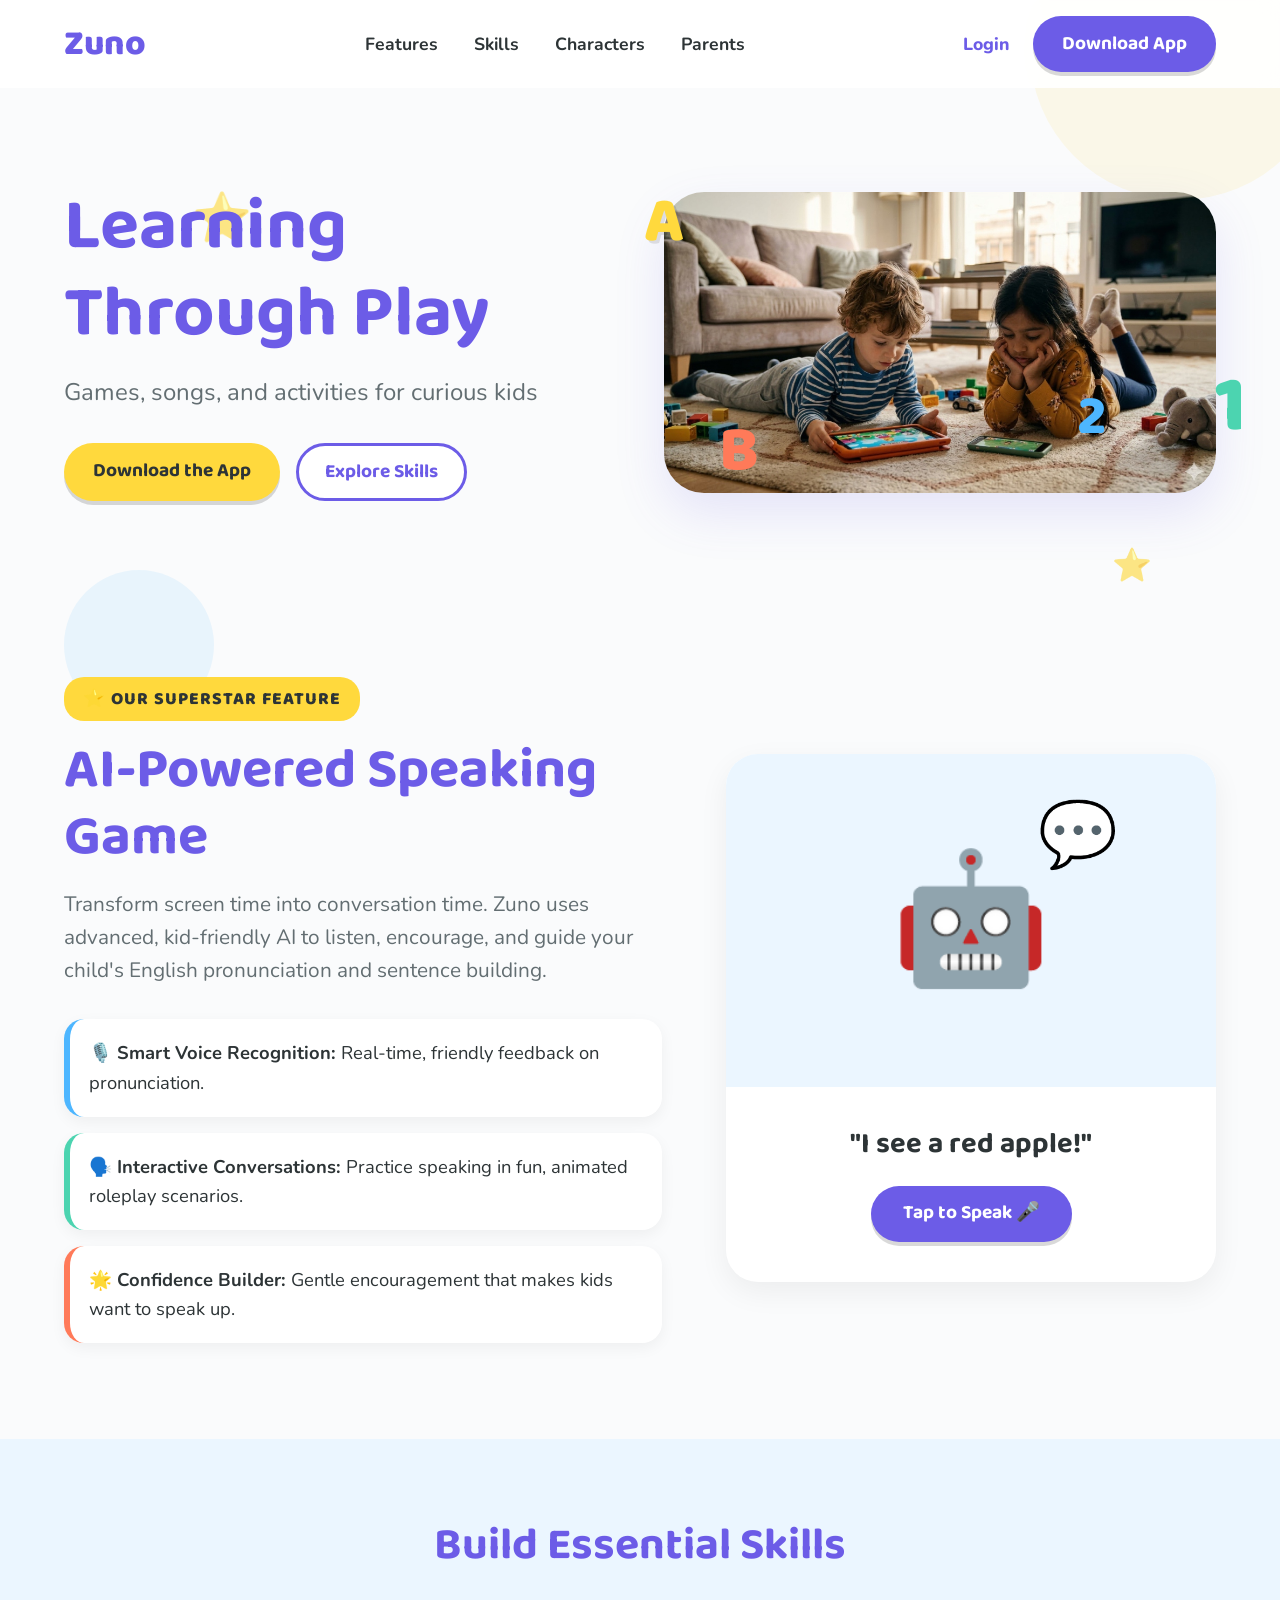
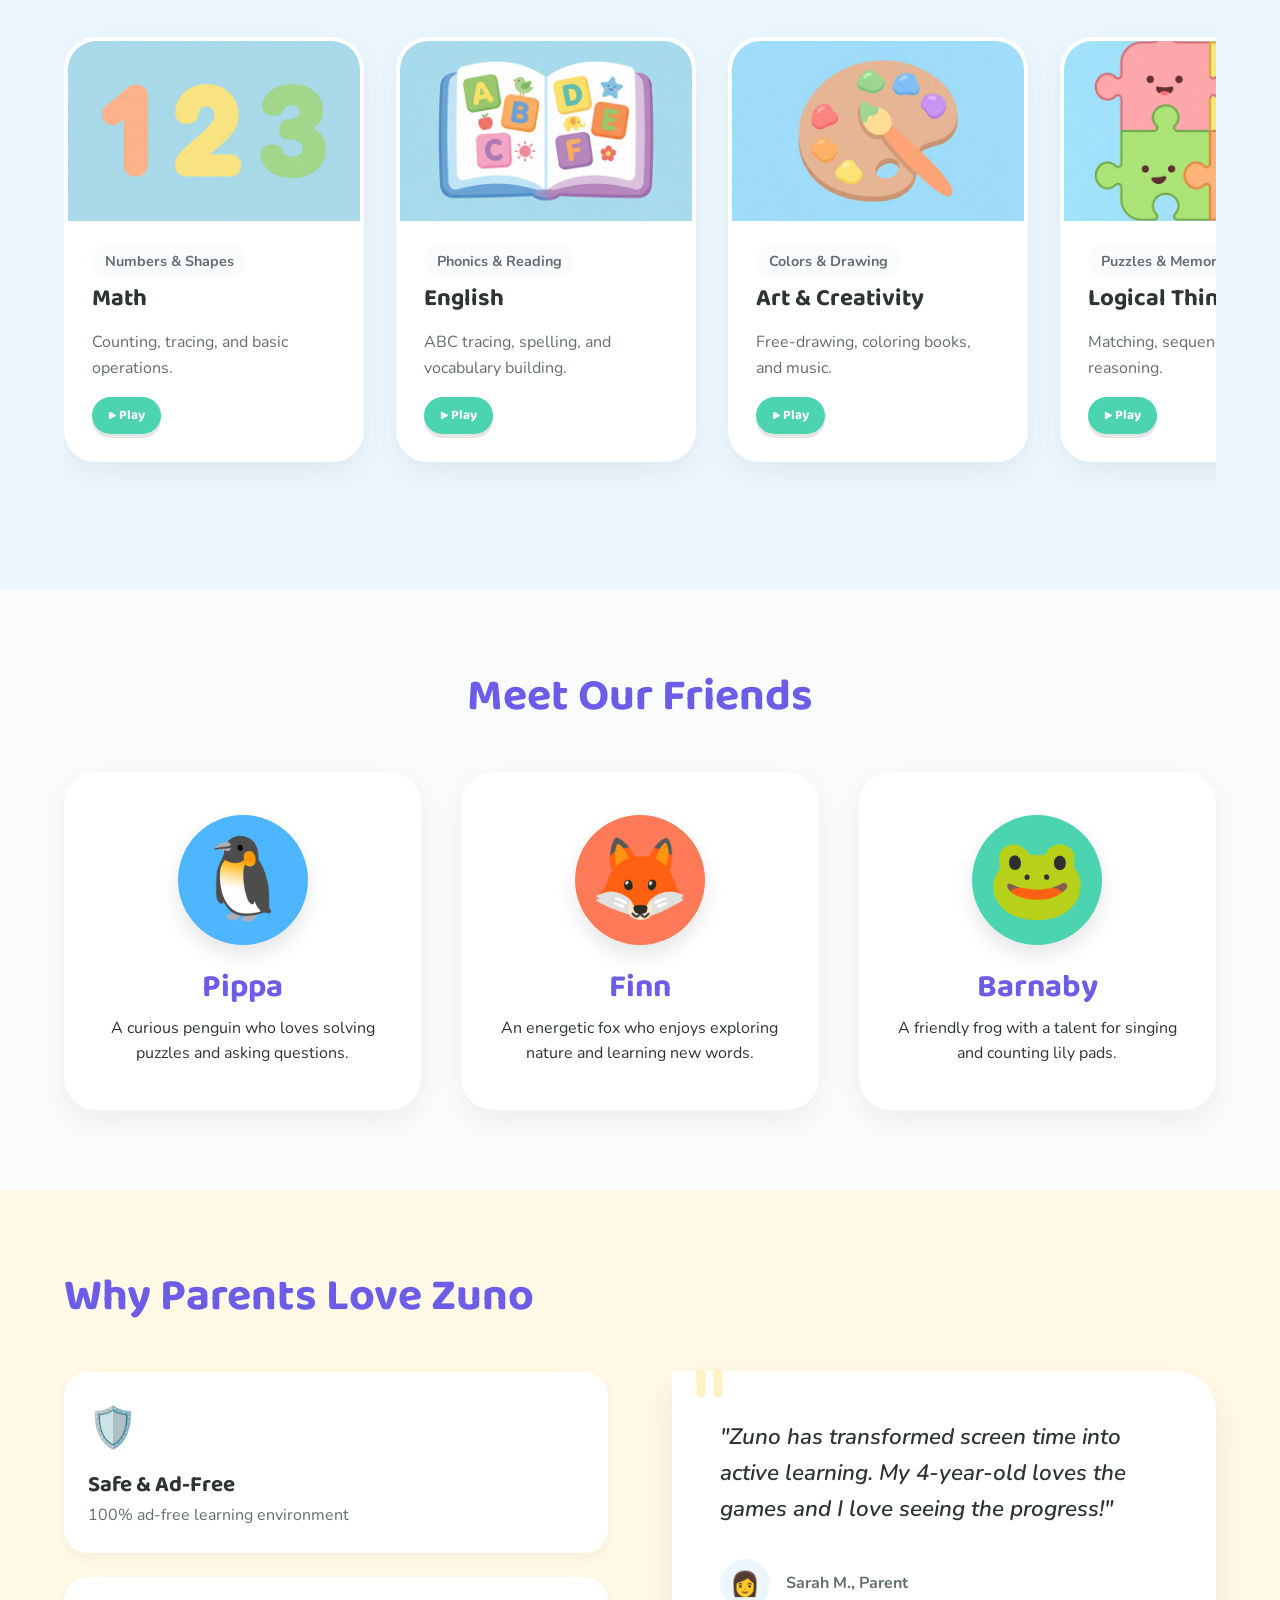
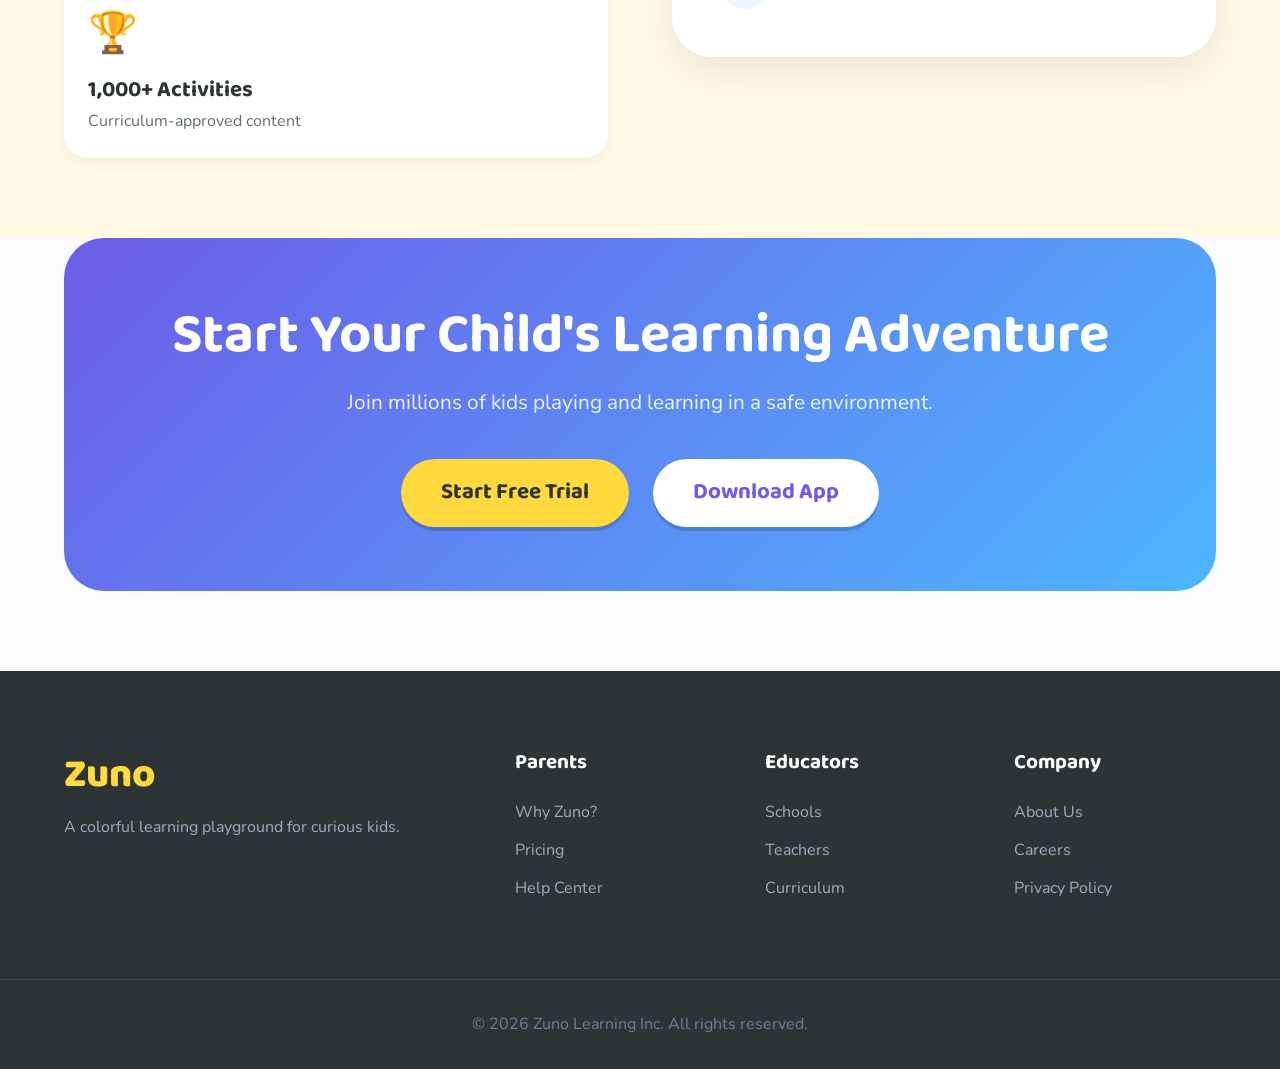
==== index.html @ a6fe1f81 "Redesign website to Lingokids style playground, add AI feature hero, and generate footer subpages" ====
<!DOCTYPE html>
<html lang="en">
<head>
  <meta charset="UTF-8" />
  <meta name="viewport" content="width=device-width, initial-scale=1.0" />
  <title>Zuno | Learning Through Play</title>
  <meta name="description" content="A playful preschool learning website inspired by Lingokids." />
  <link rel="preconnect" href="https://fonts.googleapis.com" />
  <link rel="preconnect" href="https://fonts.gstatic.com" crossorigin />
  <link href="https://fonts.googleapis.com/css2?family=Baloo+2:wght@500;600;700;800&family=Nunito:wght@400;600;700;800&display=swap" rel="stylesheet" />
  <link rel="stylesheet" href="style.css?v=5" />
</head>
<body>
  <!-- Floating Background Elements -->
  <div class="floating-bg">
    <div class="bubble b1"></div>
    <div class="bubble b2"></div>
    <div class="star s1">⭐</div>
    <div class="star s2">⭐</div>
    <div class="cloud c1">☁️</div>
  </div>

  <header class="navbar">
    <div class="container nav-content">
      <a href="#" class="logo">Zuno</a>
      <nav class="nav-links">
        <a href="#features">Features</a>
        <a href="#skills">Skills</a>
        <a href="#characters">Characters</a>
        <a href="#parents">Parents</a>
      </nav>
      </nav>
      <div style="display: flex; align-items: center;">
        <a href="#" class="login-link" onclick="openLoginModal(event)">Login</a>
        <a href="#download" class="btn btn-primary nav-cta">Download App</a>
      </div>
    </div>
  </header>

  <main>
    <!-- 1. HERO SECTION -->
    <section class="hero">
      <div class="container hero-grid">
        <div class="hero-text">
          <h1>Learning Through Play</h1>
          <p>Games, songs, and activities for curious kids</p>
          <div class="hero-buttons">
            <a href="#download" class="btn btn-yellow">Download the App</a>
            <a href="#skills" class="btn btn-outline">Explore Skills</a>
          </div>
        </div>
        <div class="hero-image-container">
          <img src="assets/hero_kids.jpg" alt="Children learning on a tablet together" class="hero-img" />
          <div class="floating-letter l1">A</div>
          <div class="floating-number n1">1</div>
          <div class="floating-letter l2">B</div>
          <div class="floating-number n2">2</div>
        </div>
      </div>
    </section>

    <!-- 2. HERO FEATURE SECTION -->
    <section id="features" class="section">
      <div class="container">
        <div class="feature-showcase">
          <div class="feature-showcase-text">
            <span class="badge-label">⭐ Our Superstar Feature</span>
            <h2 style="text-align: left; margin: 1rem 0; font-size: 3.5rem; color: var(--purple);">AI-Powered Speaking Game</h2>
            <p style="font-size: 1.3rem; margin-bottom: 2rem; color: var(--light-text);">
              Transform screen time into conversation time. Zuno uses advanced, kid-friendly AI to listen, encourage, and guide your child's English pronunciation and sentence building.
            </p>
            <ul class="feature-list">
              <li style="border-left-color: var(--blue);">🎙️ <strong>Smart Voice Recognition:</strong> Real-time, friendly feedback on pronunciation.</li>
              <li style="border-left-color: var(--green);">🗣️ <strong>Interactive Conversations:</strong> Practice speaking in fun, animated roleplay scenarios.</li>
              <li style="border-left-color: var(--orange);">🌟 <strong>Confidence Builder:</strong> Gentle encouragement that makes kids want to speak up.</li>
            </ul>
          </div>
          <div class="feature-showcase-image card">
            <div style="font-size: 8rem; text-align: center; padding: 4rem 0; background: var(--bg-blue); border-radius: 32px 32px 0 0; position: relative; overflow: hidden;">
              <div class="bounce" style="display: inline-block;">🤖</div>
              <div style="position: absolute; top: 30px; right: 20%; font-size: 4rem; animation: float 3s infinite;">💬</div>
            </div>
            <div style="padding: 2.5rem; text-align: center;">
              <h3 style="color: var(--dark-text); font-size: 1.8rem; margin-bottom: 1.5rem;">"I see a red apple!"</h3>
              <div style="display:flex; justify-content:center; gap: 1rem; align-items: center;">
                <span class="btn btn-primary" style="padding: 0.8rem 2rem; border-radius: 50px; font-size: 1.2rem;">Tap to Speak 🎤</span>
              </div>
            </div>
          </div>
        </div>
      </div>
    </section>

    <!-- 3. SKILLS SECTION -->
    <section id="skills" class="activities section bg-light-blue">
      <div class="container">
        <h2 class="section-title">Build Essential Skills</h2>
        <div class="horizontal-scroll">
          <div class="card activity-card">
            <img src="assets/skill_math.png" class="activity-img" alt="Math" />
            <div class="activity-content">
              <span class="age-tag">Numbers & Shapes</span>
              <h3>Math</h3>
              <p style="color: var(--light-text); margin-bottom: 1rem;">Counting, tracing, and basic operations.</p>
              <button class="btn-play">▶ Play</button>
            </div>
          </div>
          <div class="card activity-card">
            <img src="assets/skill_english.png" class="activity-img" alt="Phonics & Reading" />
            <div class="activity-content">
              <span class="age-tag">Phonics & Reading</span>
              <h3>English</h3>
              <p style="color: var(--light-text); margin-bottom: 1rem;">ABC tracing, spelling, and vocabulary building.</p>
              <button class="btn-play">▶ Play</button>
            </div>
          </div>
          <div class="card activity-card">
            <img src="assets/skill_art.png" class="activity-img" alt="Colors & Drawing" />
            <div class="activity-content">
              <span class="age-tag">Colors & Drawing</span>
              <h3>Art & Creativity</h3>
              <p style="color: var(--light-text); margin-bottom: 1rem;">Free-drawing, coloring books, and music.</p>
              <button class="btn-play">▶ Play</button>
            </div>
          </div>
          <div class="card activity-card">
            <img src="assets/skill_logic.png" class="activity-img" alt="Puzzles & Memory" />
            <div class="activity-content">
              <span class="age-tag">Puzzles & Memory</span>
              <h3>Logical Thinking</h3>
              <p style="color: var(--light-text); margin-bottom: 1rem;">Matching, sequencing, and spatial reasoning.</p>
              <button class="btn-play">▶ Play</button>
            </div>
          </div>
          <div class="card activity-card">
            <img src="assets/skill_speaking.png" class="activity-img" alt="AI Voice Assistant" />
            <div class="activity-content">
              <span class="age-tag">AI Voice Assistant</span>
              <h3>English Speaking</h3>
              <p style="color: var(--light-text); margin-bottom: 1rem;">Listen and repeat, confidence building.</p>
              <button class="btn-play">▶ Play</button>
            </div>
          </div>
        </div>
      </div>
    </section>

    <!-- 4. CHARACTER SECTION -->
    <section id="characters" class="characters section">
      <div class="container">
        <h2 class="section-title">Meet Our Friends</h2>
        <div class="character-grid">
          <div class="card character-card">
            <div class="char-image bounce" style="background:var(--blue);">🐧</div>
            <h3>Pippa</h3>
            <p>A curious penguin who loves solving puzzles and asking questions.</p>
          </div>
          <div class="card character-card">
            <div class="char-image bounce-alt" style="background:var(--orange);">🦊</div>
            <h3>Finn</h3>
            <p>An energetic fox who enjoys exploring nature and learning new words.</p>
          </div>
          <div class="card character-card">
            <div class="char-image bounce" style="background:var(--green);">🐸</div>
            <h3>Barnaby</h3>
            <p>A friendly frog with a talent for singing and counting lily pads.</p>
          </div>
        </div>
      </div>
    </section>

    <!-- 5. TRUST SECTION -->
    <section id="parents" class="trust section bg-light-yellow">
      <div class="container">
        <div class="trust-grid">
          <div class="trust-info">
            <h2 class="section-title" style="text-align:left;">Why Parents Love Zuno</h2>
            <div class="trust-badges">
              <div class="badge">
                <span class="icon">🛡️</span>
                <strong>Safe & Ad-Free</strong>
                <p>100% ad-free learning environment</p>
              </div>
              <div class="badge">
                <span class="icon">🏆</span>
                <strong>1,000+ Activities</strong>
                <p>Curriculum-approved content</p>
              </div>
            </div>
          </div>
          <div class="trust-testimonial">
            <div class="card testimonial-card">
              <p>"Zuno has transformed screen time into active learning. My 4-year-old loves the games and I love seeing the progress!"</p>
              <div class="parent-name">
                <div class="avatar">👩</div>
                <span>Sarah M., Parent</span>
              </div>
            </div>
          </div>
        </div>
      </div>
    </section>

    <!-- 6. CALL TO ACTION -->
    <section id="download" class="cta section gradient-bg">
      <div class="container cta-content">
        <h2>Start Your Child's Learning Adventure</h2>
        <p>Join millions of kids playing and learning in a safe environment.</p>
        <div class="cta-buttons">
          <a href="#" class="btn btn-yellow btn-large">Start Free Trial</a>
          <a href="#" class="btn btn-white btn-large">Download App</a>
        </div>
      </div>
    </section>
  </main>

  <!-- 7. FOOTER -->
  <footer class="footer">
    <div class="container footer-grid">
      <div class="footer-brand">
        <a href="#" class="logo">Zuno</a>
        <p>A colorful learning playground for curious kids.</p>
      </div>
      <div>
        <h4>Parents</h4>
        <a href="why-zuno.html">Why Zuno?</a>
        <a href="pricing.html">Pricing</a>
        <a href="help-center.html">Help Center</a>
      </div>
      <div>
        <h4>Educators</h4>
        <a href="schools.html">Schools</a>
        <a href="teachers.html">Teachers</a>
        <a href="curriculum.html">Curriculum</a>
      </div>
      <div>
        <h4>Company</h4>
        <a href="about.html">About Us</a>
        <a href="careers.html">Careers</a>
        <a href="privacy.html">Privacy Policy</a>
      </div>
    </div>
    <div class="footer-bottom">
      <p>&copy; 2026 Zuno Learning Inc. All rights reserved.</p>
    </div>
  </footer>

  <!-- Login Modal -->
  <div id="loginModal" class="modal" aria-hidden="true">
    <div class="modal-content card">
      <span class="close-btn" onclick="closeLoginModal()">&times;</span>
      <h2 style="color: var(--purple); font-size: 2.5rem; margin-bottom: 0.5rem;">Welcome Back!</h2>
      <p style="color: var(--light-text); margin-bottom: 2rem;">Log in to continue your child's learning adventure.</p>
      <form onsubmit="event.preventDefault(); alert('Login Request Sent!'); closeLoginModal();">
        <div class="form-group">
          <label for="email">Email Address</label>
          <input type="email" id="email" required placeholder="parents@zunoapp.com" />
        </div>
        <div class="form-group">
          <label for="password">Password</label>
          <input type="password" id="password" required placeholder="••••••••" />
        </div>
        <button type="submit" class="btn btn-primary" style="width: 100%; margin-top: 1rem; border-radius: 16px;">Log In</button>
      </form>
    </div>
  </div>

  <script>
    const modal = document.getElementById("loginModal");
    function openLoginModal(e) {
      if(e) e.preventDefault();
      modal.classList.add("show");
    }
    function closeLoginModal() {
      modal.classList.remove("show");
    }
    // Close when clicking outside of the modal
    window.onclick = function(event) {
      if (event.target === modal) {
        closeLoginModal();
      }
    }
  </script>
</body>
</html>
---- style.css ----
:root {
  --purple:     #6C5CE7;
  --yellow:     #FFD93D;
  --blue:       #4DB6FF;
  --green:      #4CD4B0;
  --orange:     #FF7A59;
  --dark-text:  #2D3436;
  --light-text: #636E72;
  --bg-color:   #FAFBFC;
  --bg-blue:    #EBF6FF;
  --bg-yellow:  #FFF9E5;
}

* { margin: 0; padding: 0; box-sizing: border-box; }

body {
  font-family: 'Nunito', sans-serif;
  color: var(--dark-text);
  background-color: var(--bg-color);
  overflow-x: hidden;
  line-height: 1.6;
}

h1, h2, h3, h4, .logo {
  font-family: 'Baloo 2', cursive;
  line-height: 1.2;
}

a { text-decoration: none; color: inherit; }

.container { width: min(1200px, 90%); margin: auto; }

.section { padding: 5rem 0; }
.section-title { font-size: 2.8rem; text-align: center; margin-bottom: 3rem; color: var(--purple); }

.bg-light-blue { background-color: var(--bg-blue); }
.bg-light-yellow { background-color: var(--bg-yellow); }

.gradient-bg {
  background: linear-gradient(135deg, var(--purple), var(--blue));
  color: white;
}

/* Animations */
@keyframes float {
  0%, 100% { transform: translateY(0); }
  50% { transform: translateY(-20px); }
}
@keyframes bounce-slow {
  0%, 100% { transform: translateY(0); }
  50% { transform: translateY(-10px); }
}
@keyframes float-letter {
  0%, 100% { transform: translateY(0) rotate(0deg); }
  50% { transform: translateY(-15px) rotate(10deg); }
}

.bounce { animation: bounce-slow 4s ease-in-out infinite; }
.bounce-alt { animation: bounce-slow 4.5s ease-in-out infinite alternate; }

/* Buttons */
.btn {
  display: inline-block;
  padding: 0.8rem 1.8rem;
  border-radius: 50px;
  font-family: 'Baloo 2', cursive;
  font-size: 1.2rem;
  font-weight: 700;
  cursor: pointer;
  transition: transform 0.2s, box-shadow 0.2s;
  border: none;
  box-shadow: 0 4px 0 rgba(0,0,0,0.15);
}
.btn:hover {
  transform: translateY(-4px) scale(1.02);
  box-shadow: 0 8px 12px rgba(0,0,0,0.1);
}
.btn:active {
  transform: translateY(2px);
  box-shadow: 0 0px 0px rgba(0,0,0,0.1);
}

.btn-primary { background: var(--purple); color: white; }
.btn-yellow { background: var(--yellow); color: var(--dark-text); }
.btn-outline { background: white; color: var(--purple); border: 3px solid var(--purple); box-shadow: none; padding: 0.65rem 1.65rem; }
.btn-outline:hover { box-shadow: 0 6px 15px rgba(108, 92, 231, 0.2); }
.btn-white { background: white; color: var(--purple); }
.btn-large { padding: 1rem 2.5rem; font-size: 1.4rem; }

/* Cards & Rounded shapes */
.card {
  background: white;
  border-radius: 32px;
  box-shadow: 0 10px 30px rgba(0,0,0,0.06);
  transition: transform 0.3s cubic-bezier(0.175, 0.885, 0.32, 1.275), box-shadow 0.3s;
}
.card:hover {
  transform: translateY(-10px);
  box-shadow: 0 20px 40px rgba(0,0,0,0.1);
}

/* Navbar */
.navbar {
  background: rgba(255,255,255,0.9);
  backdrop-filter: blur(10px);
  position: sticky;
  top: 0;
  z-index: 100;
  padding: 1rem 0;
}
.nav-content { display: flex; justify-content: space-between; align-items: center; }
.logo { font-size: 2.2rem; color: var(--purple); font-weight: 800; }
.nav-links a { margin: 0 1rem; font-weight: 700; font-size: 1.1rem; color: var(--dark-text); transition: color 0.2s; }
.nav-links a:hover { color: var(--purple); }

/* Hero Section */
.hero {
  position: relative;
  padding: 6rem 0;
  z-index: 10;
}
.hero-grid {
  display: grid;
  grid-template-columns: 1fr 1fr;
  gap: 3rem;
  align-items: center;
}
.hero-text h1 {
  font-size: 4.5rem;
  color: var(--purple);
  margin-bottom: 1rem;
}
.hero-text p {
  font-size: 1.5rem;
  color: var(--light-text);
  margin-bottom: 2rem;
}
.hero-buttons { display: flex; gap: 1rem; flex-wrap: wrap; }

.hero-image-container { position: relative; }
.hero-img {
  width: 100%;
  border-radius: 40px;
  box-shadow: 0 20px 50px rgba(108, 92, 231, 0.15);
  animation: float 6s ease-in-out infinite;
  display: block;
}

/* Floating Elements */
.floating-letter, .floating-number {
  position: absolute;
  font-family: 'Baloo 2', cursive;
  font-weight: 800;
  font-size: 4rem;
  z-index: 2;
  animation: float-letter 4s ease-in-out infinite alternate;
}
.l1 { color: var(--yellow); top: -20px; left: -20px; text-shadow: 3px 3px 0 rgba(0,0,0,0.1); }
.n1 { color: var(--green); top: 50%; right: -30px; font-size: 5rem; animation-delay: 1s; }
.l2 { color: var(--orange); bottom: -10px; left: 10%; animation-delay: 2s; }
.n2 { color: var(--blue); bottom: 10%; right: 20%; font-size: 3.5rem; animation-delay: 1.5s; }

.floating-bg { position: fixed; top: 0; left: 0; width: 100%; height: 100%; pointer-events: none; z-index: -1; }
.bubble { position: absolute; border-radius: 50%; background: var(--blue); opacity: 0.1; }
.b1 { width: 300px; height: 300px; top: -100px; right: -50px; background: var(--yellow); animation: float 8s infinite; }
.b2 { width: 150px; height: 150px; bottom: 20%; left: 5%; animation: float 6s infinite reverse; }
.star, .cloud { position: absolute; font-size: 3rem; opacity: 0.6; }
.s1 { top: 20%; left: 15%; animation: float 5s infinite; }
.s2 { top: 60%; right: 10%; font-size: 2rem; animation: float 4s infinite 2s; }
.c1 { top: 30%; right: 25%; font-size: 4rem; opacity: 0.4; animation: float 7s infinite 1s; }


/* Hero Feature Showcase */
.feature-showcase {
  display: grid;
  grid-template-columns: 1.1fr 0.9fr;
  gap: 4rem;
  align-items: center;
}
.badge-label {
  background: var(--yellow);
  color: var(--dark-text);
  padding: 0.5rem 1.2rem;
  border-radius: 20px;
  font-weight: 800;
  font-size: 1.1rem;
  display: inline-block;
  font-family: 'Baloo 2', cursive;
  text-transform: uppercase;
  letter-spacing: 1px;
}
.feature-list {
  list-style: none;
}
.feature-list li {
  margin-bottom: 1rem;
  padding: 1.2rem;
  background: white;
  border-radius: 20px;
  box-shadow: 0 5px 15px rgba(0,0,0,0.05);
  border-left: 6px solid var(--purple);
  font-size: 1.15rem;
  transition: transform 0.2s;
}
.feature-list li:hover {
  transform: translateX(10px);
}

/* Activities Section */
.horizontal-scroll {
  display: flex;
  gap: 2rem;
  overflow-x: auto;
  padding: 1rem 0 3rem;
  scrollbar-width: none; /* Firefox */
}
.horizontal-scroll::-webkit-scrollbar { display: none; }
.activity-card {
  min-width: 300px;
  flex: 0 0 300px;
  overflow: hidden;
  border: 4px solid white;
}
.activity-card:hover { border-color: var(--yellow); border-radius: 32px; }
.activity-img {
  height: 180px;
  width: 100%;
  object-fit: cover;
  display: block;
  border-radius: 28px 28px 0 0;
}
.activity-content { padding: 1.5rem; position: relative; }
.age-tag {
  background: var(--bg-color);
  color: var(--light-text);
  padding: 0.3rem 0.8rem;
  border-radius: 20px;
  font-weight: 700;
  font-size: 0.9rem;
  display: inline-block;
  margin-bottom: 0.5rem;
}
.activity-card h3 { font-size: 1.5rem; margin-bottom: 1rem; }
.btn-play {
  background: var(--green);
  color: white;
  border: none;
  border-radius: 50px;
  padding: 0.5rem 1rem;
  font-weight: 700;
  font-family: 'Baloo 2', cursive;
  cursor: pointer;
  box-shadow: 0 4px 0 rgba(0,0,0,0.1);
  transition: transform 0.2s;
}
.btn-play:hover { transform: scale(1.05); }

/* Character Section */
.character-grid {
  display: grid;
  grid-template-columns: repeat(auto-fit, minmax(300px, 1fr));
  gap: 2.5rem;
}
.character-card {
  padding: 2.5rem 2rem;
  text-align: center;
  border: 3px solid transparent;
}
.character-card:hover { border-color: var(--purple); }
.char-image {
  width: 130px;
  height: 130px;
  margin: 0 auto 1.5rem;
  border-radius: 50%;
  display: flex;
  align-items: center;
  justify-content: center;
  font-size: 5rem;
  box-shadow: 0 10px 20px rgba(0,0,0,0.1);
}
.character-card h3 { font-size: 2rem; color: var(--purple); margin-bottom: 0.5rem; }

/* Trust Section */
.trust-grid {
  display: grid;
  grid-template-columns: 1fr 1fr;
  gap: 4rem;
  align-items: center;
}
.trust-badges { display: flex; flex-direction: column; gap: 1.5rem; }
.badge {
  display: flex;
  flex-direction: column;
  background: white;
  padding: 1.5rem;
  border-radius: 24px;
  box-shadow: 0 5px 15px rgba(0,0,0,0.05);
}
.badge .icon { font-size: 2.5rem; margin-bottom: 0.5rem; }
.badge strong { font-size: 1.4rem; font-family: 'Baloo 2', cursive; color: var(--dark-text); }
.badge p { color: var(--light-text); }

.testimonial-card {
  padding: 3rem;
  background: white;
  border-radius: 40px;
  border-top-left-radius: 0;
  box-shadow: 0 15px 35px rgba(0,0,0,0.08);
  position: relative;
}
.testimonial-card::before {
  content: '"';
  font-family: 'Baloo 2', cursive;
  font-size: 8rem;
  color: var(--yellow);
  position: absolute;
  top: -20px;
  left: 20px;
  opacity: 0.3;
  line-height: 1;
}
.testimonial-card p { font-size: 1.4rem; font-weight: 600; color: var(--dark-text); font-style: italic; position: relative; z-index: 1; margin-bottom: 2rem;}
.parent-name { display: flex; align-items: center; gap: 1rem; }
.avatar { width: 50px; height: 50px; background: var(--bg-blue); border-radius: 50%; display: flex; align-items: center; justify-content: center; font-size: 1.5rem; }
.parent-name span { font-weight: 700; color: var(--light-text); }

/* CTA Section */
.cta { text-align: center; border-radius: 40px; margin: 0 5% 5rem; padding: 4rem 1rem; }
.cta h2 { font-size: 3.5rem; margin-bottom: 1rem; }
.cta p { font-size: 1.3rem; margin-bottom: 2.5rem; opacity: 0.9; }
.cta-buttons { display: flex; justify-content: center; gap: 1.5rem; flex-wrap: wrap; }

/* Footer */
.footer { background: var(--dark-text); color: white; padding: 5rem 0 2rem; }
.footer-grid {
  display: grid;
  grid-template-columns: 2fr 1fr 1fr 1fr;
  gap: 3rem;
  margin-bottom: 4rem;
}
.footer-brand .logo { color: var(--yellow); font-size: 2.5rem; margin-bottom: 1rem; display: block; }
.footer-brand p { color: #A0AEC0; margin-bottom: 1.5rem; }
.footer h4 { font-size: 1.3rem; margin-bottom: 1.5rem; color: white; }
.footer a { display: block; color: #A0AEC0; margin-bottom: 0.8rem; transition: color 0.2s; }
.footer a:hover { color: var(--yellow); }
.footer-bottom { text-align: center; padding-top: 2rem; border-top: 1px solid rgba(255,255,255,0.1); color: #718096; }

/* Login Form Modal Start */
.login-link {
  font-weight: 800;
  font-size: 1.1rem;
  color: var(--purple);
  margin-right: 1.5rem;
  text-decoration: none;
  transition: color 0.2s;
}
.login-link:hover {
  color: var(--orange);
}
.modal {
  display: flex !important;
  visibility: hidden;
  opacity: 0;
  position: fixed;
  z-index: 1000;
  left: 0;
  top: 0;
  width: 100%;
  height: 100%;
  background-color: rgba(48, 25, 98, 0.6);
  backdrop-filter: blur(5px);
  align-items: center;
  justify-content: center;
  transition: opacity 0.3s, visibility 0.3s;
}
.modal.show {
  visibility: visible;
  opacity: 1;
}
.modal-content {
  background-color: #fefefe;
  padding: 3rem;
  width: min(90%, 420px);
  position: relative;
  text-align: center;
  border: 4px solid var(--purple);
  transform: translateY(20px);
  transition: transform 0.3s;
}
.modal.show .modal-content {
  transform: translateY(0);
}
.close-btn {
  color: #ccc;
  position: absolute;
  top: 15px;
  right: 25px;
  font-size: 32px;
  font-weight: bold;
  cursor: pointer;
  transition: color 0.2s;
  line-height: 1;
}
.close-btn:hover,
.close-btn:focus {
  color: var(--orange);
}
.form-group {
  text-align: left;
  margin-bottom: 1.5rem;
}
.form-group label {
  display: block;
  font-weight: 700;
  color: var(--dark-text);
  margin-bottom: 0.5rem;
  font-size: 1.1rem;
}
.form-group input {
  width: 100%;
  padding: 0.9rem 1rem;
  border: 2px solid #e2e8f0;
  border-radius: 16px;
  font-size: 1.1rem;
  font-family: 'Nunito', sans-serif;
  color: var(--dark-text);
  transition: border-color 0.2s;
}
.form-group input:focus {
  outline: none;
  border-color: var(--purple);
}

/* Responsive Start */
@media (max-width: 992px) {
  .hero-grid, .trust-grid { grid-template-columns: 1fr; text-align: center; }
  .hero-buttons { justify-content: center; }
  .floating-letter, .floating-number { display: none; }
  .hero-text h1 { font-size: 3.5rem; }
  .footer-grid { grid-template-columns: 1fr 1fr; }
}

@media (max-width: 768px) {
  .nav-links { display: none; }
  .section { padding: 3rem 0; }
  .section-title, .cta h2 { font-size: 2.2rem; }
  .hero-text h1 { font-size: 2.8rem; }
  .footer-grid { grid-template-columns: 1fr; text-align: center; }
}
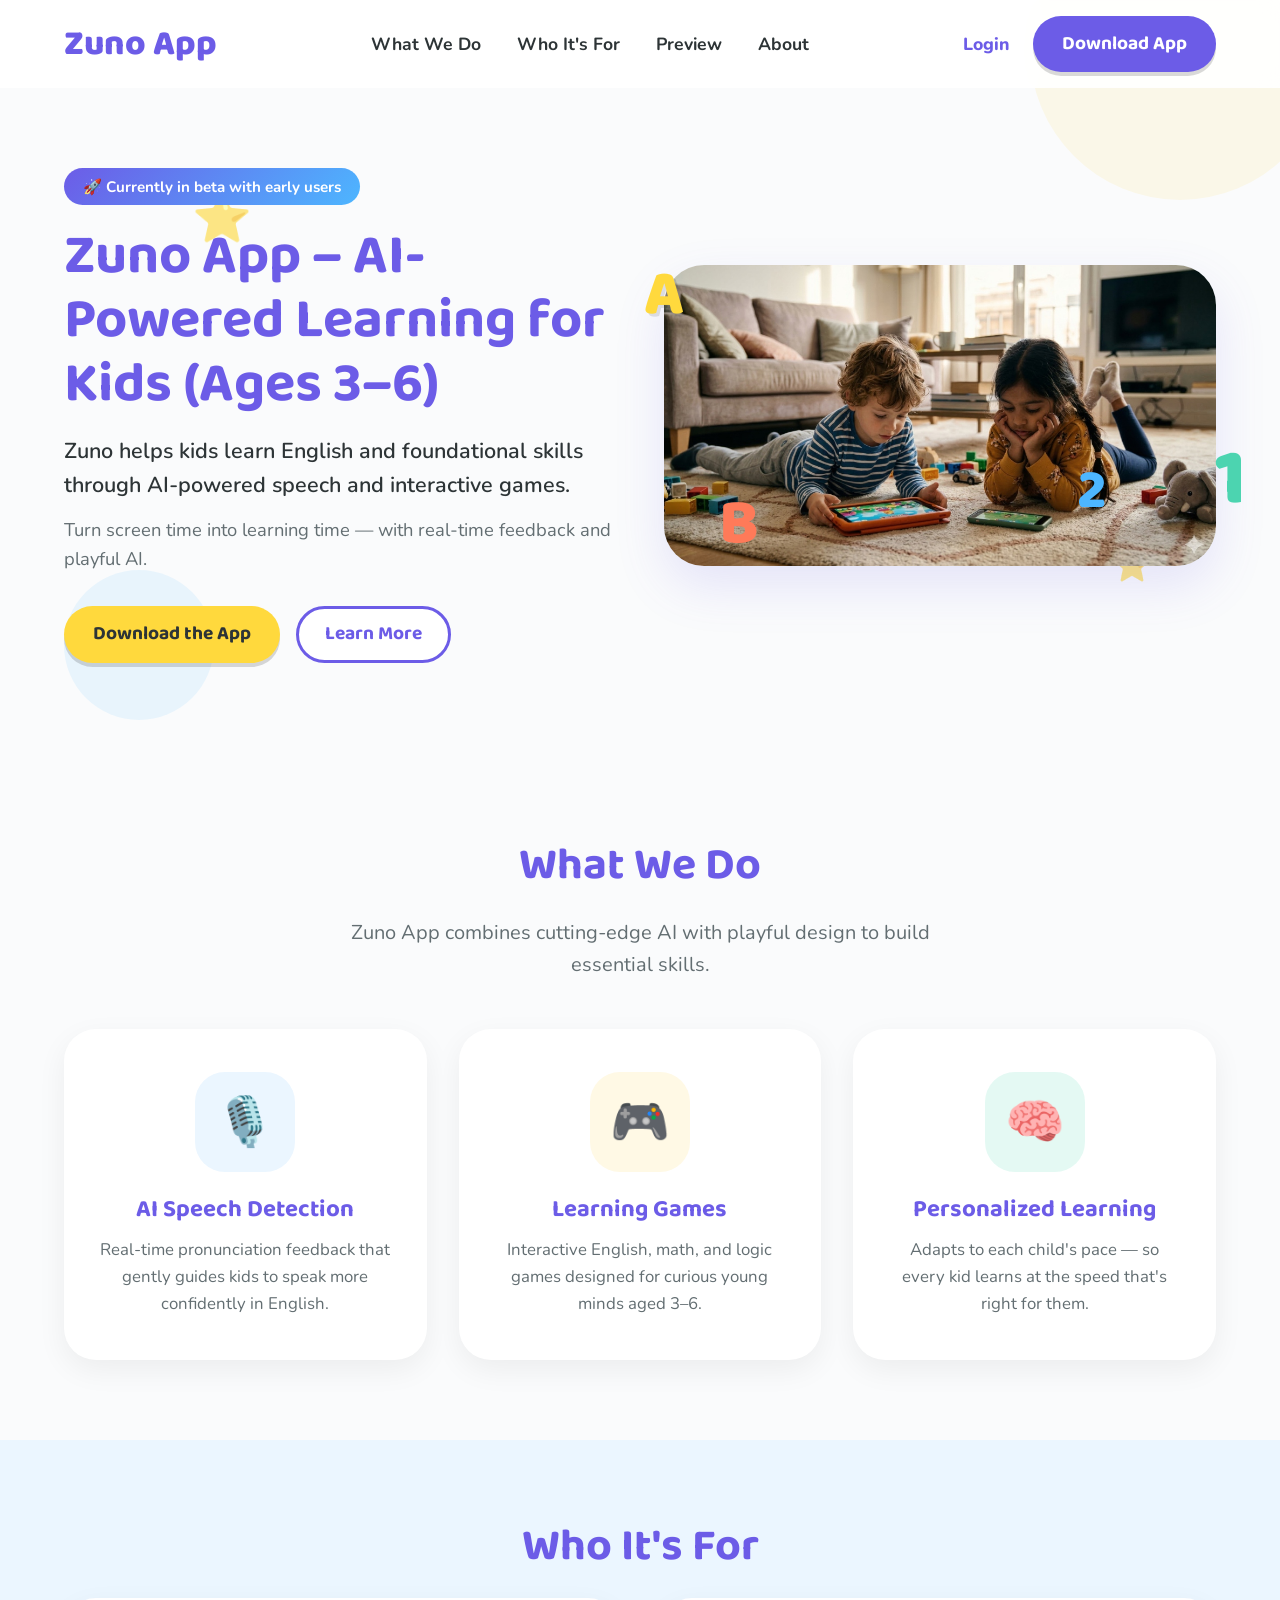
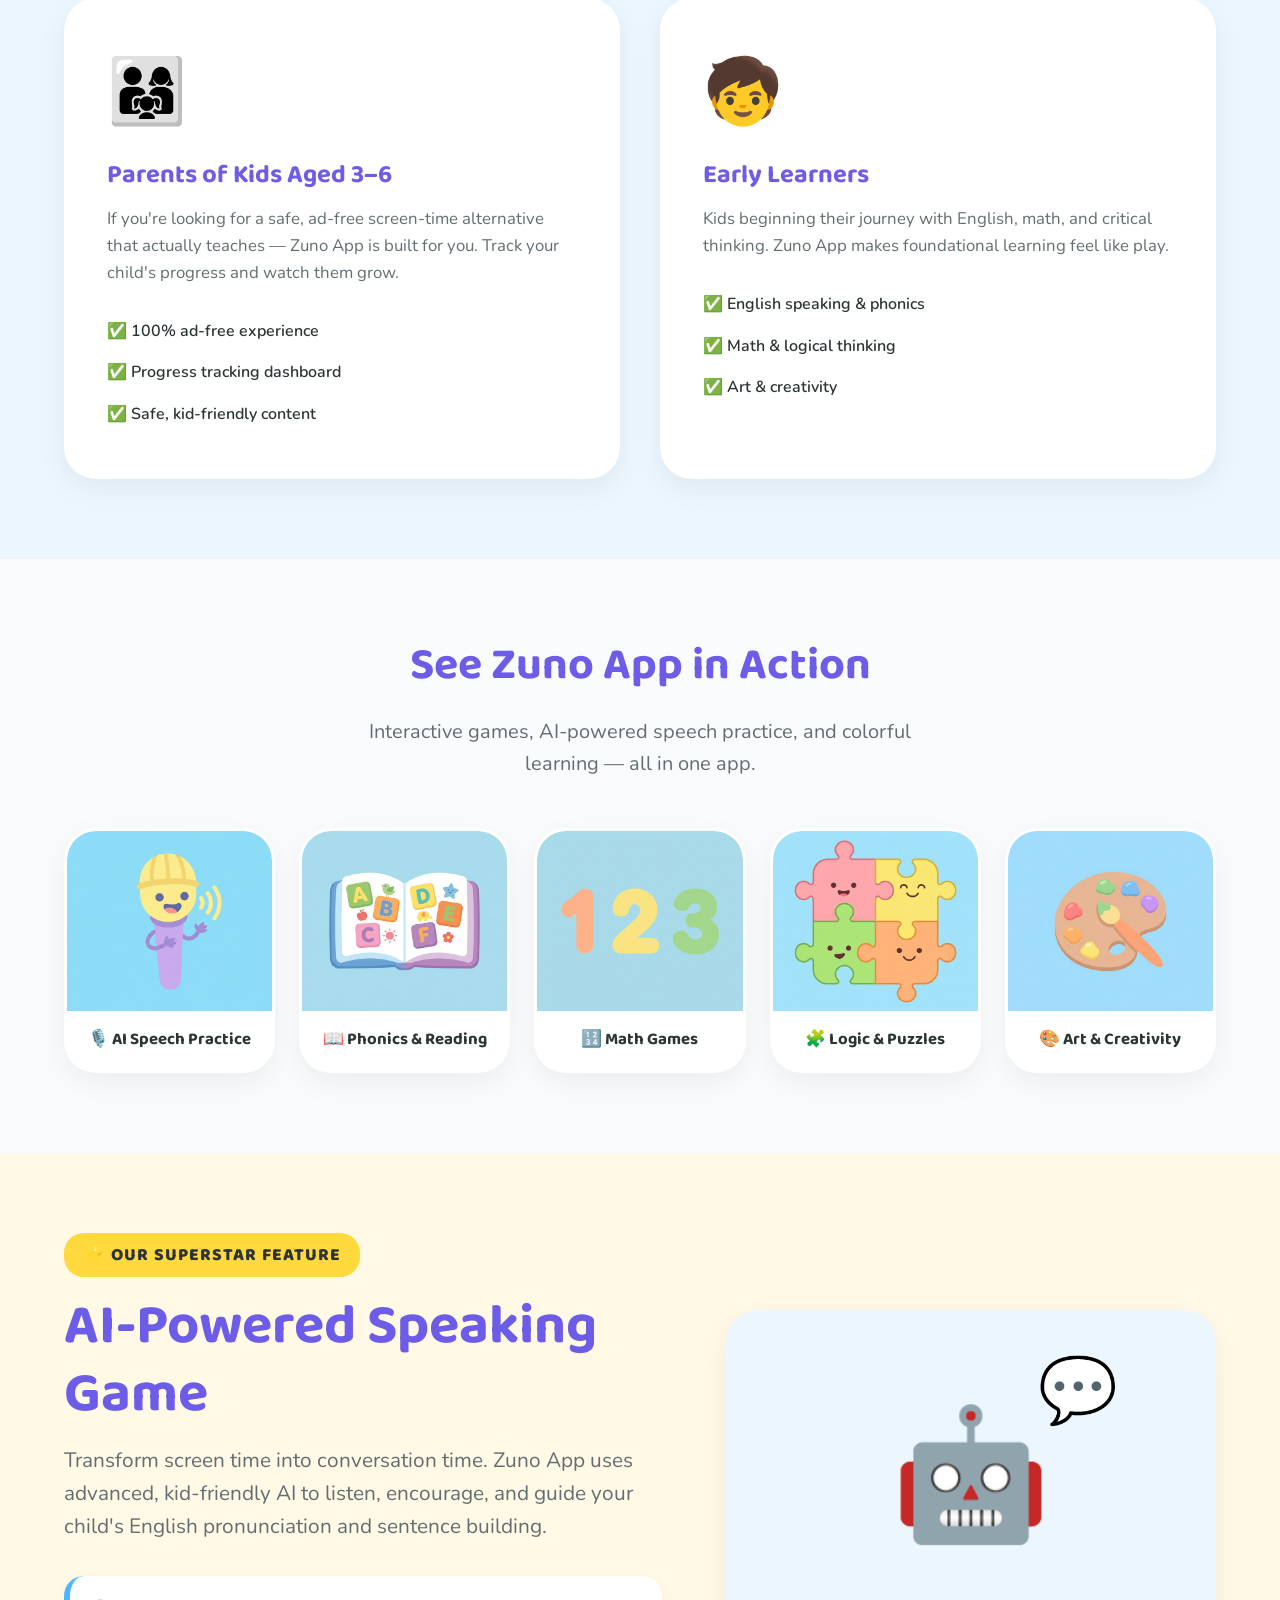
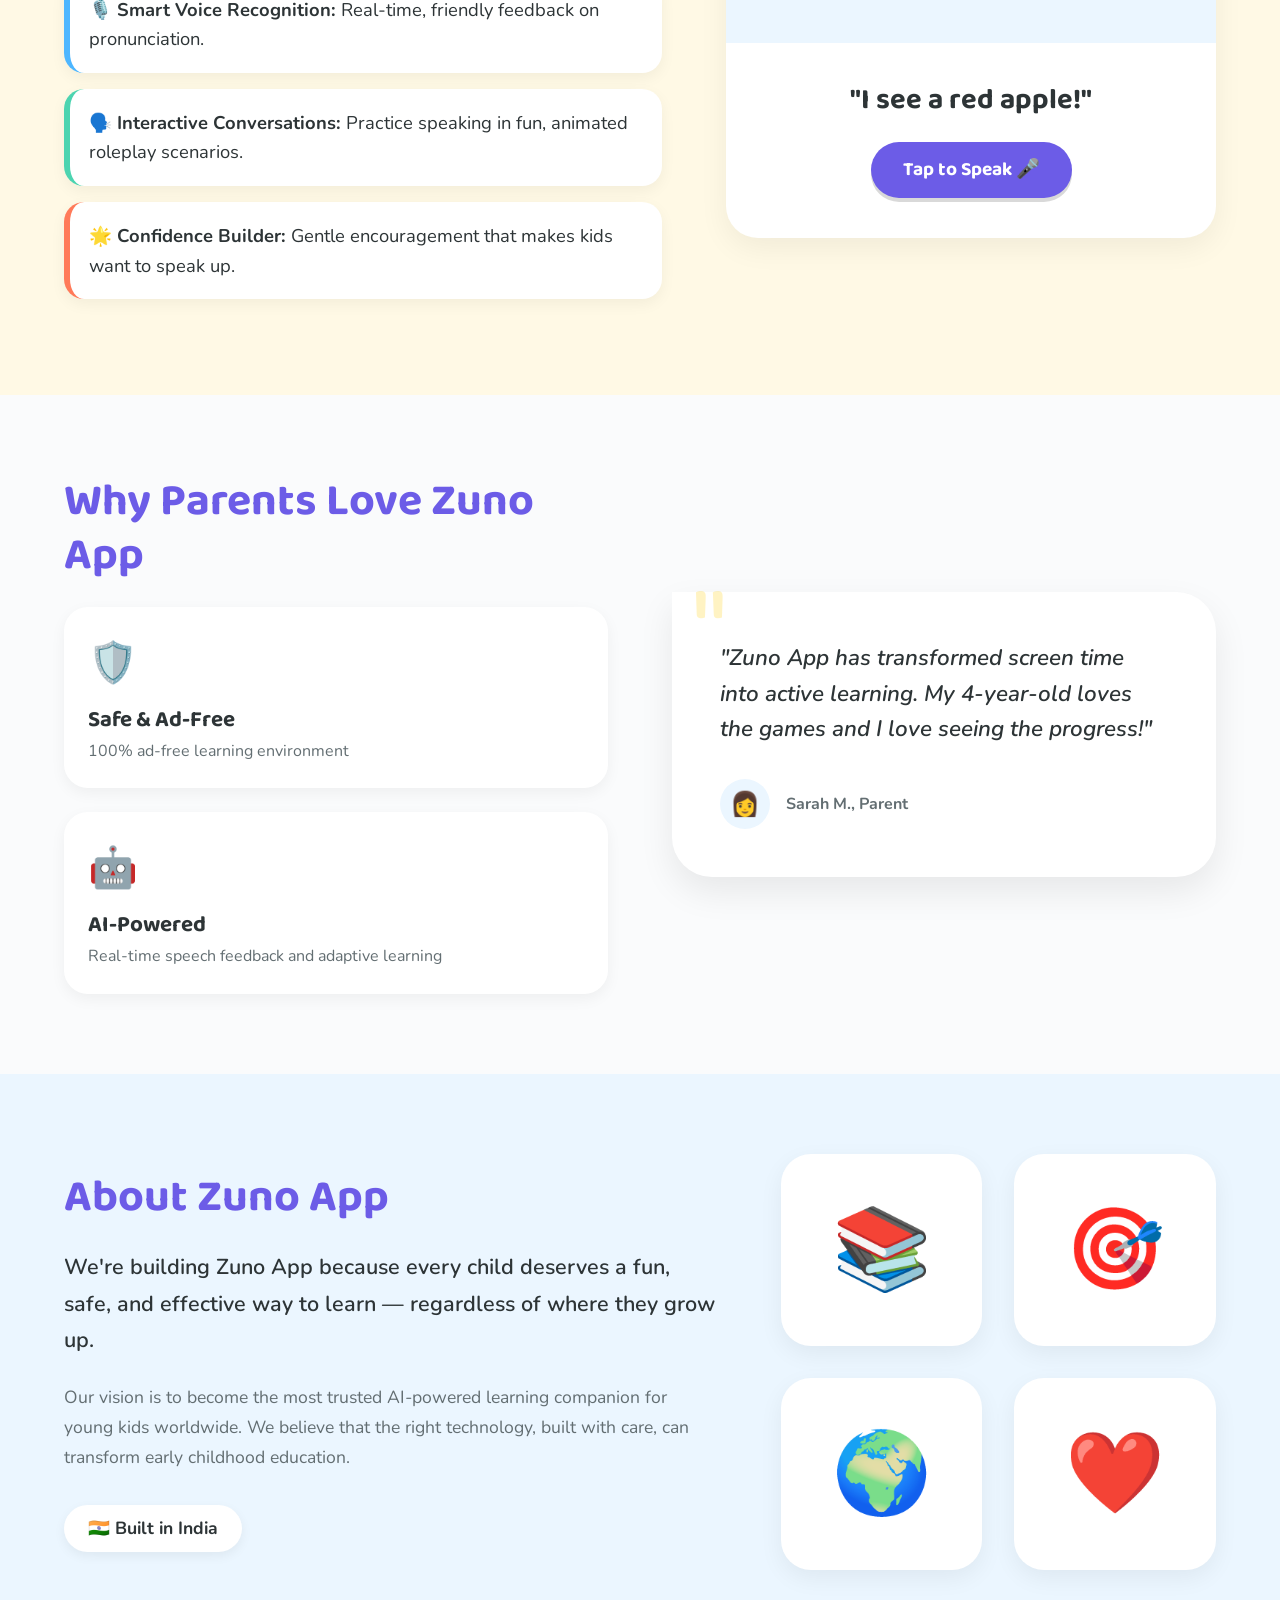
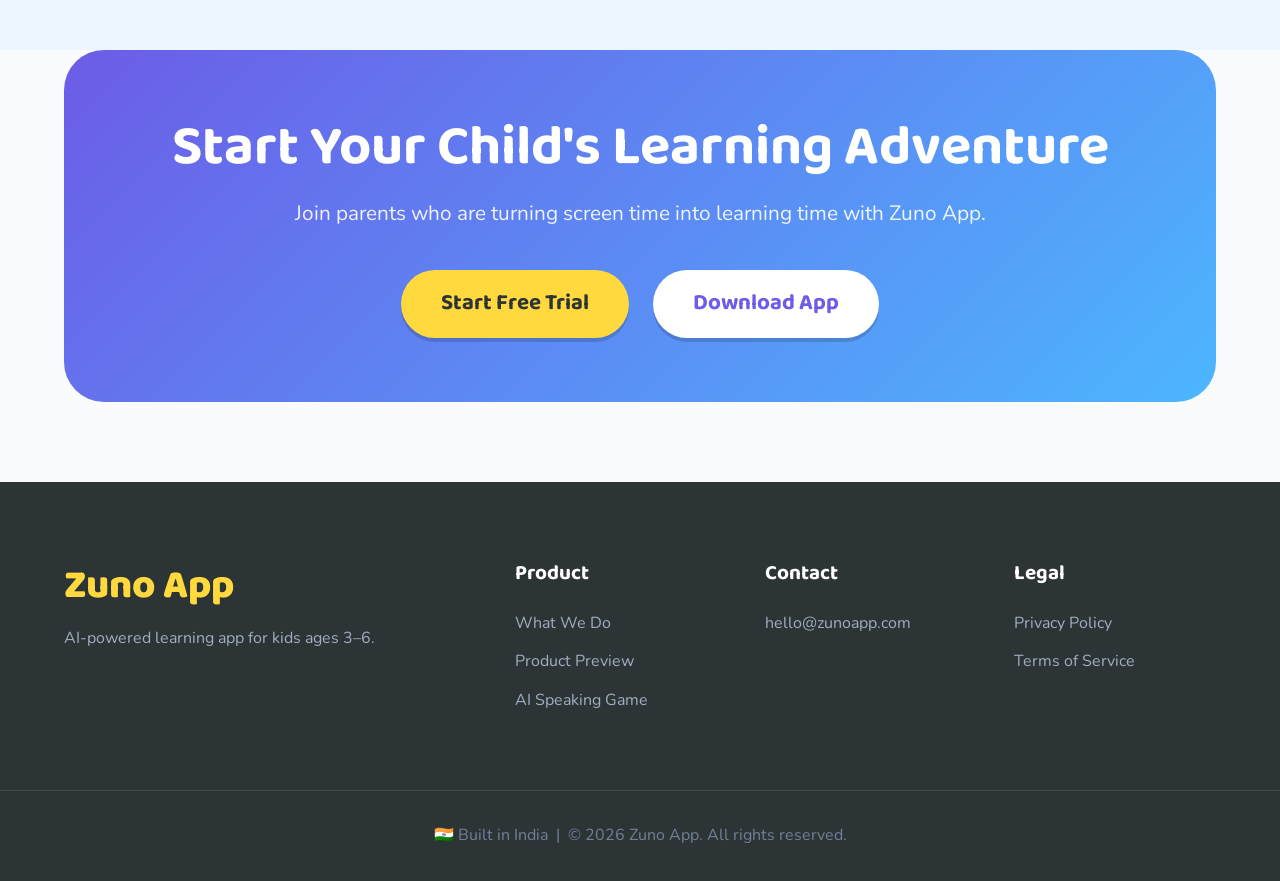
==== commit 40a46346: "Update homepage content" ====
--- a/index.html
+++ b/index.html
@@ -3,12 +3,12 @@
 <head>
   <meta charset="UTF-8" />
   <meta name="viewport" content="width=device-width, initial-scale=1.0" />
-  <title>Zuno | Learning Through Play</title>
-  <meta name="description" content="A playful preschool learning website inspired by Lingokids." />
+  <title>Zuno App | AI-Powered Learning for Kids</title>
+  <meta name="description" content="Zuno App – AI-powered learning app for kids ages 3–6. Speech detection, interactive games, and personalized learning." />
   <link rel="preconnect" href="https://fonts.googleapis.com" />
   <link rel="preconnect" href="https://fonts.gstatic.com" crossorigin />
   <link href="https://fonts.googleapis.com/css2?family=Baloo+2:wght@500;600;700;800&family=Nunito:wght@400;600;700;800&display=swap" rel="stylesheet" />
-  <link rel="stylesheet" href="style.css?v=5" />
+  <link rel="stylesheet" href="style.css?v=6" />
 </head>
 <body>
   <!-- Floating Background Elements -->
@@ -22,13 +22,12 @@
 
   <header class="navbar">
     <div class="container nav-content">
-      <a href="#" class="logo">Zuno</a>
+      <a href="#" class="logo">Zuno App</a>
       <nav class="nav-links">
-        <a href="#features">Features</a>
-        <a href="#skills">Skills</a>
-        <a href="#characters">Characters</a>
-        <a href="#parents">Parents</a>
-      </nav>
+        <a href="#what-we-do">What We Do</a>
+        <a href="#who-its-for">Who It's For</a>
+        <a href="#preview">Preview</a>
+        <a href="#about">About</a>
       </nav>
       <div style="display: flex; align-items: center;">
         <a href="#" class="login-link" onclick="openLoginModal(event)">Login</a>
@@ -42,11 +41,13 @@
     <section class="hero">
       <div class="container hero-grid">
         <div class="hero-text">
-          <h1>Learning Through Play</h1>
-          <p>Games, songs, and activities for curious kids</p>
+          <span class="beta-badge">🚀 Currently in beta with early users</span>
+          <h1>Zuno App – AI-Powered Learning for Kids (Ages 3–6)</h1>
+          <p class="hero-what">Zuno helps kids learn English and foundational skills through AI-powered speech and interactive games.</p>
+          <p class="hero-why">Turn screen time into learning time — with real-time feedback and playful AI.</p>
           <div class="hero-buttons">
             <a href="#download" class="btn btn-yellow">Download the App</a>
-            <a href="#skills" class="btn btn-outline">Explore Skills</a>
+            <a href="#what-we-do" class="btn btn-outline">Learn More</a>
           </div>
         </div>
         <div class="hero-image-container">
@@ -59,15 +60,99 @@
       </div>
     </section>
 
-    <!-- 2. HERO FEATURE SECTION -->
-    <section id="features" class="section">
+    <!-- 2. WHAT WE DO SECTION -->
+    <section id="what-we-do" class="section what-we-do">
+      <div class="container">
+        <h2 class="section-title">What We Do</h2>
+        <p class="section-subtitle">Zuno App combines cutting-edge AI with playful design to build essential skills.</p>
+        <div class="wwd-grid">
+          <div class="card wwd-card">
+            <div class="wwd-icon" style="background: var(--bg-blue);">🎙️</div>
+            <h3>AI Speech Detection</h3>
+            <p>Real-time pronunciation feedback that gently guides kids to speak more confidently in English.</p>
+          </div>
+          <div class="card wwd-card">
+            <div class="wwd-icon" style="background: var(--bg-yellow);">🎮</div>
+            <h3>Learning Games</h3>
+            <p>Interactive English, math, and logic games designed for curious young minds aged 3–6.</p>
+          </div>
+          <div class="card wwd-card">
+            <div class="wwd-icon" style="background: rgba(76, 212, 176, 0.15);">🧠</div>
+            <h3>Personalized Learning</h3>
+            <p>Adapts to each child's pace — so every kid learns at the speed that's right for them.</p>
+          </div>
+        </div>
+      </div>
+    </section>
+
+    <!-- 3. WHO IT'S FOR SECTION -->
+    <section id="who-its-for" class="section who-its-for bg-light-blue">
+      <div class="container">
+        <h2 class="section-title">Who It's For</h2>
+        <div class="wif-grid">
+          <div class="card wif-card">
+            <div class="wif-emoji">👨‍👩‍👧</div>
+            <h3>Parents of Kids Aged 3–6</h3>
+            <p>If you're looking for a safe, ad-free screen-time alternative that actually teaches — Zuno App is built for you. Track your child's progress and watch them grow.</p>
+            <ul class="wif-list">
+              <li>✅ 100% ad-free experience</li>
+              <li>✅ Progress tracking dashboard</li>
+              <li>✅ Safe, kid-friendly content</li>
+            </ul>
+          </div>
+          <div class="card wif-card">
+            <div class="wif-emoji">🧒</div>
+            <h3>Early Learners</h3>
+            <p>Kids beginning their journey with English, math, and critical thinking. Zuno App makes foundational learning feel like play.</p>
+            <ul class="wif-list">
+              <li>✅ English speaking & phonics</li>
+              <li>✅ Math & logical thinking</li>
+              <li>✅ Art & creativity</li>
+            </ul>
+          </div>
+        </div>
+      </div>
+    </section>
+
+    <!-- 4. PRODUCT PREVIEW SECTION -->
+    <section id="preview" class="section product-preview">
+      <div class="container">
+        <h2 class="section-title">See Zuno App in Action</h2>
+        <p class="section-subtitle">Interactive games, AI-powered speech practice, and colorful learning — all in one app.</p>
+        <div class="preview-grid">
+          <div class="preview-card card">
+            <img src="assets/skill_speaking.png" alt="AI Voice Assistant game" class="preview-img" />
+            <div class="preview-label">🎙️ AI Speech Practice</div>
+          </div>
+          <div class="preview-card card">
+            <img src="assets/skill_english.png" alt="English Phonics & Reading" class="preview-img" />
+            <div class="preview-label">📖 Phonics & Reading</div>
+          </div>
+          <div class="preview-card card">
+            <img src="assets/skill_math.png" alt="Math Games" class="preview-img" />
+            <div class="preview-label">🔢 Math Games</div>
+          </div>
+          <div class="preview-card card">
+            <img src="assets/skill_logic.png" alt="Logic & Puzzles" class="preview-img" />
+            <div class="preview-label">🧩 Logic & Puzzles</div>
+          </div>
+          <div class="preview-card card">
+            <img src="assets/skill_art.png" alt="Art & Creativity" class="preview-img" />
+            <div class="preview-label">🎨 Art & Creativity</div>
+          </div>
+        </div>
+      </div>
+    </section>
+
+    <!-- 5. HERO FEATURE SECTION (AI Speaking Game) -->
+    <section id="features" class="section bg-light-yellow">
       <div class="container">
         <div class="feature-showcase">
           <div class="feature-showcase-text">
             <span class="badge-label">⭐ Our Superstar Feature</span>
             <h2 style="text-align: left; margin: 1rem 0; font-size: 3.5rem; color: var(--purple);">AI-Powered Speaking Game</h2>
             <p style="font-size: 1.3rem; margin-bottom: 2rem; color: var(--light-text);">
-              Transform screen time into conversation time. Zuno uses advanced, kid-friendly AI to listen, encourage, and guide your child's English pronunciation and sentence building.
+              Transform screen time into conversation time. Zuno App uses advanced, kid-friendly AI to listen, encourage, and guide your child's English pronunciation and sentence building.
             </p>
             <ul class="feature-list">
               <li style="border-left-color: var(--blue);">🎙️ <strong>Smart Voice Recognition:</strong> Real-time, friendly feedback on pronunciation.</li>
@@ -91,90 +176,12 @@
       </div>
     </section>
 
-    <!-- 3. SKILLS SECTION -->
-    <section id="skills" class="activities section bg-light-blue">
-      <div class="container">
-        <h2 class="section-title">Build Essential Skills</h2>
-        <div class="horizontal-scroll">
-          <div class="card activity-card">
-            <img src="assets/skill_math.png" class="activity-img" alt="Math" />
-            <div class="activity-content">
-              <span class="age-tag">Numbers & Shapes</span>
-              <h3>Math</h3>
-              <p style="color: var(--light-text); margin-bottom: 1rem;">Counting, tracing, and basic operations.</p>
-              <button class="btn-play">▶ Play</button>
-            </div>
-          </div>
-          <div class="card activity-card">
-            <img src="assets/skill_english.png" class="activity-img" alt="Phonics & Reading" />
-            <div class="activity-content">
-              <span class="age-tag">Phonics & Reading</span>
-              <h3>English</h3>
-              <p style="color: var(--light-text); margin-bottom: 1rem;">ABC tracing, spelling, and vocabulary building.</p>
-              <button class="btn-play">▶ Play</button>
-            </div>
-          </div>
-          <div class="card activity-card">
-            <img src="assets/skill_art.png" class="activity-img" alt="Colors & Drawing" />
-            <div class="activity-content">
-              <span class="age-tag">Colors & Drawing</span>
-              <h3>Art & Creativity</h3>
-              <p style="color: var(--light-text); margin-bottom: 1rem;">Free-drawing, coloring books, and music.</p>
-              <button class="btn-play">▶ Play</button>
-            </div>
-          </div>
-          <div class="card activity-card">
-            <img src="assets/skill_logic.png" class="activity-img" alt="Puzzles & Memory" />
-            <div class="activity-content">
-              <span class="age-tag">Puzzles & Memory</span>
-              <h3>Logical Thinking</h3>
-              <p style="color: var(--light-text); margin-bottom: 1rem;">Matching, sequencing, and spatial reasoning.</p>
-              <button class="btn-play">▶ Play</button>
-            </div>
-          </div>
-          <div class="card activity-card">
-            <img src="assets/skill_speaking.png" class="activity-img" alt="AI Voice Assistant" />
-            <div class="activity-content">
-              <span class="age-tag">AI Voice Assistant</span>
-              <h3>English Speaking</h3>
-              <p style="color: var(--light-text); margin-bottom: 1rem;">Listen and repeat, confidence building.</p>
-              <button class="btn-play">▶ Play</button>
-            </div>
-          </div>
-        </div>
-      </div>
-    </section>
-
-    <!-- 4. CHARACTER SECTION -->
-    <section id="characters" class="characters section">
-      <div class="container">
-        <h2 class="section-title">Meet Our Friends</h2>
-        <div class="character-grid">
-          <div class="card character-card">
-            <div class="char-image bounce" style="background:var(--blue);">🐧</div>
-            <h3>Pippa</h3>
-            <p>A curious penguin who loves solving puzzles and asking questions.</p>
-          </div>
-          <div class="card character-card">
-            <div class="char-image bounce-alt" style="background:var(--orange);">🦊</div>
-            <h3>Finn</h3>
-            <p>An energetic fox who enjoys exploring nature and learning new words.</p>
-          </div>
-          <div class="card character-card">
-            <div class="char-image bounce" style="background:var(--green);">🐸</div>
-            <h3>Barnaby</h3>
-            <p>A friendly frog with a talent for singing and counting lily pads.</p>
-          </div>
-        </div>
-      </div>
-    </section>
-
-    <!-- 5. TRUST SECTION -->
-    <section id="parents" class="trust section bg-light-yellow">
+    <!-- 6. TRUST SECTION -->
+    <section id="parents" class="trust section">
       <div class="container">
         <div class="trust-grid">
           <div class="trust-info">
-            <h2 class="section-title" style="text-align:left;">Why Parents Love Zuno</h2>
+            <h2 class="section-title" style="text-align:left;">Why Parents Love Zuno App</h2>
             <div class="trust-badges">
               <div class="badge">
                 <span class="icon">🛡️</span>
@@ -182,15 +189,15 @@
                 <p>100% ad-free learning environment</p>
               </div>
               <div class="badge">
-                <span class="icon">🏆</span>
-                <strong>1,000+ Activities</strong>
-                <p>Curriculum-approved content</p>
+                <span class="icon">🤖</span>
+                <strong>AI-Powered</strong>
+                <p>Real-time speech feedback and adaptive learning</p>
               </div>
             </div>
           </div>
           <div class="trust-testimonial">
             <div class="card testimonial-card">
-              <p>"Zuno has transformed screen time into active learning. My 4-year-old loves the games and I love seeing the progress!"</p>
+              <p>"Zuno App has transformed screen time into active learning. My 4-year-old loves the games and I love seeing the progress!"</p>
               <div class="parent-name">
                 <div class="avatar">👩</div>
                 <span>Sarah M., Parent</span>
@@ -201,11 +208,33 @@
       </div>
     </section>
 
-    <!-- 6. CALL TO ACTION -->
+    <!-- 7. ABOUT / COMPANY SECTION -->
+    <section id="about" class="section about-section bg-light-blue">
+      <div class="container about-content">
+        <div class="about-text">
+          <h2 class="section-title" style="text-align: left;">About Zuno App</h2>
+          <p class="about-lead">We're building Zuno App because every child deserves a fun, safe, and effective way to learn — regardless of where they grow up.</p>
+          <p class="about-vision">Our vision is to become the most trusted AI-powered learning companion for young kids worldwide. We believe that the right technology, built with care, can transform early childhood education.</p>
+          <div class="about-badge">
+            <span>🇮🇳 Built in India</span>
+          </div>
+        </div>
+        <div class="about-visual">
+          <div class="about-emoji-grid">
+            <span class="about-emoji bounce">📚</span>
+            <span class="about-emoji bounce-alt">🎯</span>
+            <span class="about-emoji bounce">🌍</span>
+            <span class="about-emoji bounce-alt">❤️</span>
+          </div>
+        </div>
+      </div>
+    </section>
+
+    <!-- 8. CALL TO ACTION -->
     <section id="download" class="cta section gradient-bg">
       <div class="container cta-content">
         <h2>Start Your Child's Learning Adventure</h2>
-        <p>Join millions of kids playing and learning in a safe environment.</p>
+        <p>Join parents who are turning screen time into learning time with Zuno App.</p>
         <div class="cta-buttons">
           <a href="#" class="btn btn-yellow btn-large">Start Free Trial</a>
           <a href="#" class="btn btn-white btn-large">Download App</a>
@@ -214,34 +243,31 @@
     </section>
   </main>
 
-  <!-- 7. FOOTER -->
+  <!-- 9. FOOTER -->
   <footer class="footer">
     <div class="container footer-grid">
       <div class="footer-brand">
-        <a href="#" class="logo">Zuno</a>
-        <p>A colorful learning playground for curious kids.</p>
+        <a href="#" class="logo">Zuno App</a>
+        <p>AI-powered learning app for kids ages 3–6.</p>
       </div>
       <div>
-        <h4>Parents</h4>
-        <a href="why-zuno.html">Why Zuno?</a>
-        <a href="pricing.html">Pricing</a>
-        <a href="help-center.html">Help Center</a>
+        <h4>Product</h4>
+        <a href="#what-we-do">What We Do</a>
+        <a href="#preview">Product Preview</a>
+        <a href="#features">AI Speaking Game</a>
       </div>
       <div>
-        <h4>Educators</h4>
-        <a href="schools.html">Schools</a>
-        <a href="teachers.html">Teachers</a>
-        <a href="curriculum.html">Curriculum</a>
+        <h4>Contact</h4>
+        <a href="mailto:hello@zunoapp.com">hello@zunoapp.com</a>
       </div>
       <div>
-        <h4>Company</h4>
-        <a href="about.html">About Us</a>
-        <a href="careers.html">Careers</a>
+        <h4>Legal</h4>
         <a href="privacy.html">Privacy Policy</a>
+        <a href="terms.html">Terms of Service</a>
       </div>
     </div>
     <div class="footer-bottom">
-      <p>&copy; 2026 Zuno Learning Inc. All rights reserved.</p>
+      <p>🇮🇳 Built in India &nbsp;|&nbsp; &copy; 2026 Zuno App. All rights reserved.</p>
     </div>
   </footer>
 
@@ -274,7 +300,6 @@
     function closeLoginModal() {
       modal.classList.remove("show");
     }
-    // Close when clicking outside of the modal
     window.onclick = function(event) {
       if (event.target === modal) {
         closeLoginModal();
--- a/style.css
+++ b/style.css
@@ -31,7 +31,8 @@
 .container { width: min(1200px, 90%); margin: auto; }
 
 .section { padding: 5rem 0; }
-.section-title { font-size: 2.8rem; text-align: center; margin-bottom: 3rem; color: var(--purple); }
+.section-title { font-size: 2.8rem; text-align: center; margin-bottom: 1.5rem; color: var(--purple); }
+.section-subtitle { text-align: center; font-size: 1.25rem; color: var(--light-text); margin-bottom: 3rem; max-width: 600px; margin-left: auto; margin-right: auto; }
 
 .bg-light-blue { background-color: var(--bg-blue); }
 .bg-light-yellow { background-color: var(--bg-yellow); }
@@ -53,6 +54,10 @@
 @keyframes float-letter {
   0%, 100% { transform: translateY(0) rotate(0deg); }
   50% { transform: translateY(-15px) rotate(10deg); }
+}
+@keyframes pulse-glow {
+  0%, 100% { box-shadow: 0 0 0 0 rgba(108, 92, 231, 0.3); }
+  50% { box-shadow: 0 0 0 12px rgba(108, 92, 231, 0); }
 }
 
 .bounce { animation: bounce-slow 4s ease-in-out infinite; }
@@ -116,7 +121,7 @@
 /* Hero Section */
 .hero {
   position: relative;
-  padding: 6rem 0;
+  padding: 5rem 0 6rem;
   z-index: 10;
 }
 .hero-grid {
@@ -126,16 +131,36 @@
   align-items: center;
 }
 .hero-text h1 {
-  font-size: 4.5rem;
+  font-size: 3.5rem;
   color: var(--purple);
   margin-bottom: 1rem;
-}
-.hero-text p {
-  font-size: 1.5rem;
+  line-height: 1.15;
+}
+.hero-text .hero-what {
+  font-size: 1.35rem;
+  color: var(--dark-text);
+  margin-bottom: 0.75rem;
+  font-weight: 600;
+}
+.hero-text .hero-why {
+  font-size: 1.15rem;
   color: var(--light-text);
   margin-bottom: 2rem;
 }
 .hero-buttons { display: flex; gap: 1rem; flex-wrap: wrap; }
+
+/* Beta Badge */
+.beta-badge {
+  display: inline-block;
+  background: linear-gradient(135deg, var(--purple), var(--blue));
+  color: white;
+  padding: 0.4rem 1.2rem;
+  border-radius: 50px;
+  font-size: 0.95rem;
+  font-weight: 700;
+  margin-bottom: 1.2rem;
+  animation: pulse-glow 2.5s ease-in-out infinite;
+}
 
 .hero-image-container { position: relative; }
 .hero-img {
@@ -170,7 +195,124 @@
 .c1 { top: 30%; right: 25%; font-size: 4rem; opacity: 0.4; animation: float 7s infinite 1s; }
 
 
-/* Hero Feature Showcase */
+/* ================================================
+   WHAT WE DO SECTION
+   ================================================ */
+.wwd-grid {
+  display: grid;
+  grid-template-columns: repeat(3, 1fr);
+  gap: 2rem;
+}
+.wwd-card {
+  padding: 2.5rem 2rem;
+  text-align: center;
+  border: 3px solid transparent;
+}
+.wwd-card:hover {
+  border-color: var(--purple);
+}
+.wwd-icon {
+  width: 100px;
+  height: 100px;
+  margin: 0 auto 1.5rem;
+  border-radius: 30px;
+  display: flex;
+  align-items: center;
+  justify-content: center;
+  font-size: 3rem;
+  transition: transform 0.3s;
+}
+.wwd-card:hover .wwd-icon {
+  transform: scale(1.1) rotate(-5deg);
+}
+.wwd-card h3 {
+  font-size: 1.5rem;
+  color: var(--purple);
+  margin-bottom: 0.75rem;
+}
+.wwd-card p {
+  color: var(--light-text);
+  font-size: 1.05rem;
+}
+
+
+/* ================================================
+   WHO IT'S FOR SECTION
+   ================================================ */
+.wif-grid {
+  display: grid;
+  grid-template-columns: 1fr 1fr;
+  gap: 2.5rem;
+}
+.wif-card {
+  padding: 2.5rem;
+  border: 3px solid transparent;
+  text-align: left;
+}
+.wif-card:hover {
+  border-color: var(--green);
+}
+.wif-emoji {
+  font-size: 4rem;
+  margin-bottom: 1rem;
+}
+.wif-card h3 {
+  font-size: 1.6rem;
+  color: var(--purple);
+  margin-bottom: 1rem;
+}
+.wif-card p {
+  color: var(--light-text);
+  font-size: 1.05rem;
+  margin-bottom: 1.5rem;
+}
+.wif-list {
+  list-style: none;
+}
+.wif-list li {
+  padding: 0.5rem 0;
+  font-weight: 600;
+  color: var(--dark-text);
+  font-size: 1rem;
+}
+
+
+/* ================================================
+   PRODUCT PREVIEW SECTION
+   ================================================ */
+.preview-grid {
+  display: grid;
+  grid-template-columns: repeat(5, 1fr);
+  gap: 1.5rem;
+}
+.preview-card {
+  overflow: hidden;
+  border: 3px solid transparent;
+  position: relative;
+}
+.preview-card:hover {
+  border-color: var(--yellow);
+}
+.preview-img {
+  width: 100%;
+  height: 180px;
+  object-fit: cover;
+  display: block;
+  border-radius: 28px 28px 0 0;
+}
+.preview-label {
+  padding: 1rem;
+  text-align: center;
+  font-family: 'Baloo 2', cursive;
+  font-size: 1.05rem;
+  font-weight: 700;
+  color: var(--dark-text);
+}
+
+
+/* ================================================
+   HERO FEATURE SHOWCASE
+   ================================================ */
 .feature-showcase {
   display: grid;
   grid-template-columns: 1.1fr 0.9fr;
@@ -206,81 +348,10 @@
   transform: translateX(10px);
 }
 
-/* Activities Section */
-.horizontal-scroll {
-  display: flex;
-  gap: 2rem;
-  overflow-x: auto;
-  padding: 1rem 0 3rem;
-  scrollbar-width: none; /* Firefox */
-}
-.horizontal-scroll::-webkit-scrollbar { display: none; }
-.activity-card {
-  min-width: 300px;
-  flex: 0 0 300px;
-  overflow: hidden;
-  border: 4px solid white;
-}
-.activity-card:hover { border-color: var(--yellow); border-radius: 32px; }
-.activity-img {
-  height: 180px;
-  width: 100%;
-  object-fit: cover;
-  display: block;
-  border-radius: 28px 28px 0 0;
-}
-.activity-content { padding: 1.5rem; position: relative; }
-.age-tag {
-  background: var(--bg-color);
-  color: var(--light-text);
-  padding: 0.3rem 0.8rem;
-  border-radius: 20px;
-  font-weight: 700;
-  font-size: 0.9rem;
-  display: inline-block;
-  margin-bottom: 0.5rem;
-}
-.activity-card h3 { font-size: 1.5rem; margin-bottom: 1rem; }
-.btn-play {
-  background: var(--green);
-  color: white;
-  border: none;
-  border-radius: 50px;
-  padding: 0.5rem 1rem;
-  font-weight: 700;
-  font-family: 'Baloo 2', cursive;
-  cursor: pointer;
-  box-shadow: 0 4px 0 rgba(0,0,0,0.1);
-  transition: transform 0.2s;
-}
-.btn-play:hover { transform: scale(1.05); }
-
-/* Character Section */
-.character-grid {
-  display: grid;
-  grid-template-columns: repeat(auto-fit, minmax(300px, 1fr));
-  gap: 2.5rem;
-}
-.character-card {
-  padding: 2.5rem 2rem;
-  text-align: center;
-  border: 3px solid transparent;
-}
-.character-card:hover { border-color: var(--purple); }
-.char-image {
-  width: 130px;
-  height: 130px;
-  margin: 0 auto 1.5rem;
-  border-radius: 50%;
-  display: flex;
-  align-items: center;
-  justify-content: center;
-  font-size: 5rem;
-  box-shadow: 0 10px 20px rgba(0,0,0,0.1);
-}
-.character-card h3 { font-size: 2rem; color: var(--purple); margin-bottom: 0.5rem; }
-
-/* Trust Section */
+
+/* ================================================
+   TRUST SECTION
+   ================================================ */
 .trust-grid {
   display: grid;
   grid-template-columns: 1fr 1fr;
@@ -324,13 +395,67 @@
 .avatar { width: 50px; height: 50px; background: var(--bg-blue); border-radius: 50%; display: flex; align-items: center; justify-content: center; font-size: 1.5rem; }
 .parent-name span { font-weight: 700; color: var(--light-text); }
 
-/* CTA Section */
+
+/* ================================================
+   ABOUT SECTION
+   ================================================ */
+.about-content {
+  display: grid;
+  grid-template-columns: 1.5fr 1fr;
+  gap: 4rem;
+  align-items: center;
+}
+.about-lead {
+  font-size: 1.35rem;
+  color: var(--dark-text);
+  font-weight: 600;
+  margin-bottom: 1.5rem;
+  line-height: 1.7;
+}
+.about-vision {
+  font-size: 1.1rem;
+  color: var(--light-text);
+  margin-bottom: 2rem;
+  line-height: 1.7;
+}
+.about-badge {
+  display: inline-block;
+  background: white;
+  padding: 0.6rem 1.5rem;
+  border-radius: 50px;
+  font-weight: 700;
+  font-size: 1.1rem;
+  box-shadow: 0 4px 12px rgba(0,0,0,0.06);
+  color: var(--dark-text);
+}
+.about-emoji-grid {
+  display: grid;
+  grid-template-columns: 1fr 1fr;
+  gap: 2rem;
+  text-align: center;
+}
+.about-emoji {
+  font-size: 5rem;
+  display: block;
+  background: white;
+  border-radius: 30px;
+  padding: 2rem;
+  box-shadow: 0 8px 25px rgba(0,0,0,0.06);
+}
+
+
+/* ================================================
+   CTA SECTION
+   ================================================ */
 .cta { text-align: center; border-radius: 40px; margin: 0 5% 5rem; padding: 4rem 1rem; }
 .cta h2 { font-size: 3.5rem; margin-bottom: 1rem; }
 .cta p { font-size: 1.3rem; margin-bottom: 2.5rem; opacity: 0.9; }
 .cta-buttons { display: flex; justify-content: center; gap: 1.5rem; flex-wrap: wrap; }
 
-/* Footer */
+
+/* ================================================
+   FOOTER
+   ================================================ */
 .footer { background: var(--dark-text); color: white; padding: 5rem 0 2rem; }
 .footer-grid {
   display: grid;
@@ -345,7 +470,10 @@
 .footer a:hover { color: var(--yellow); }
 .footer-bottom { text-align: center; padding-top: 2rem; border-top: 1px solid rgba(255,255,255,0.1); color: #718096; }
 
-/* Login Form Modal Start */
+
+/* ================================================
+   LOGIN MODAL
+   ================================================ */
 .login-link {
   font-weight: 800;
   font-size: 1.1rem;
@@ -431,19 +559,420 @@
   border-color: var(--purple);
 }
 
-/* Responsive Start */
+
+/* ================================================
+   RESPONSIVE
+   ================================================ */
 @media (max-width: 992px) {
-  .hero-grid, .trust-grid { grid-template-columns: 1fr; text-align: center; }
+  .hero-grid, .trust-grid, .about-content { grid-template-columns: 1fr; text-align: center; }
   .hero-buttons { justify-content: center; }
   .floating-letter, .floating-number { display: none; }
-  .hero-text h1 { font-size: 3.5rem; }
+  .hero-text h1 { font-size: 2.8rem; }
   .footer-grid { grid-template-columns: 1fr 1fr; }
+  .wwd-grid { grid-template-columns: 1fr; max-width: 450px; margin: 0 auto; }
+  .wif-grid { grid-template-columns: 1fr; max-width: 500px; margin: 0 auto; }
+  .preview-grid { grid-template-columns: repeat(3, 1fr); }
+  .feature-showcase { grid-template-columns: 1fr; }
+  .section-title { text-align: center !important; }
+  .about-text { text-align: center; }
 }
 
 @media (max-width: 768px) {
   .nav-links { display: none; }
   .section { padding: 3rem 0; }
   .section-title, .cta h2 { font-size: 2.2rem; }
-  .hero-text h1 { font-size: 2.8rem; }
+  .hero-text h1 { font-size: 2.2rem; }
   .footer-grid { grid-template-columns: 1fr; text-align: center; }
-}
+  .preview-grid { grid-template-columns: repeat(2, 1fr); }
+  .wif-card { text-align: center; }
+}
+
+@media (max-width: 480px) {
+  .preview-grid { grid-template-columns: 1fr; max-width: 300px; margin: 0 auto; }
+  .hero-text h1 { font-size: 1.9rem; }
+  .beta-badge { font-size: 0.8rem; }
+}
+
+
+/* ================================================
+   LEGAL PAGES (Privacy Policy & Terms of Service)
+   ================================================ */
+.legal-page {
+  background: var(--bg-color);
+}
+
+/* Legal Hero */
+.legal-hero {
+  background: linear-gradient(135deg, #6C5CE7 0%, #a29bfe 50%, #74b9ff 100%);
+  color: white;
+  padding: 8rem 0 4rem;
+  text-align: center;
+  position: relative;
+  overflow: hidden;
+}
+.legal-hero::before {
+  content: '';
+  position: absolute;
+  top: -50%;
+  left: -20%;
+  width: 60%;
+  height: 200%;
+  background: radial-gradient(circle, rgba(255,255,255,0.08) 0%, transparent 60%);
+  pointer-events: none;
+}
+.legal-hero::after {
+  content: '';
+  position: absolute;
+  bottom: -50%;
+  right: -20%;
+  width: 50%;
+  height: 200%;
+  background: radial-gradient(circle, rgba(255,217,61,0.1) 0%, transparent 60%);
+  pointer-events: none;
+}
+.legal-hero-terms {
+  background: linear-gradient(135deg, #2d3436 0%, #636e72 50%, #6C5CE7 100%);
+}
+.legal-hero-badge {
+  display: inline-block;
+  background: rgba(255,255,255,0.2);
+  backdrop-filter: blur(10px);
+  padding: 0.5rem 1.5rem;
+  border-radius: 50px;
+  font-size: 1rem;
+  font-weight: 700;
+  margin-bottom: 1.5rem;
+  border: 1px solid rgba(255,255,255,0.3);
+}
+.legal-hero h1 {
+  font-family: 'Baloo 2', cursive;
+  font-size: 3.8rem;
+  margin-bottom: 1rem;
+  text-shadow: 0 2px 10px rgba(0,0,0,0.15);
+}
+.legal-hero-sub {
+  font-size: 1.25rem;
+  max-width: 700px;
+  margin: 0 auto 2rem;
+  opacity: 0.92;
+  line-height: 1.7;
+}
+.legal-meta {
+  display: flex;
+  justify-content: center;
+  gap: 2rem;
+  flex-wrap: wrap;
+  font-size: 0.95rem;
+  opacity: 0.85;
+}
+.legal-meta span {
+  background: rgba(255,255,255,0.12);
+  padding: 0.4rem 1rem;
+  border-radius: 30px;
+}
+
+/* Table of Contents */
+.legal-toc {
+  padding: 3rem 0 0;
+}
+.toc-card {
+  max-width: 700px;
+  margin: -2.5rem auto 0;
+  padding: 2.5rem;
+  position: relative;
+  z-index: 10;
+  border: 3px solid var(--bg-blue);
+}
+.toc-card h2 {
+  font-family: 'Baloo 2', cursive;
+  font-size: 1.6rem;
+  color: var(--purple);
+  margin-bottom: 1.5rem;
+}
+.toc-list {
+  padding-left: 1.5rem;
+  columns: 2;
+  column-gap: 2rem;
+}
+.toc-list li {
+  margin-bottom: 0.6rem;
+  font-size: 1.05rem;
+  break-inside: avoid;
+}
+.toc-list li a {
+  color: var(--dark-text);
+  font-weight: 600;
+  transition: color 0.2s;
+}
+.toc-list li a:hover {
+  color: var(--purple);
+}
+
+/* Legal Content */
+.legal-content {
+  padding: 3rem 0;
+}
+.legal-section {
+  max-width: 800px;
+  margin: 0 auto 3rem;
+  padding: 2.5rem;
+  background: white;
+  border-radius: 24px;
+  box-shadow: 0 4px 20px rgba(0,0,0,0.04);
+  position: relative;
+  border-left: 5px solid var(--purple);
+  transition: box-shadow 0.3s, transform 0.3s;
+}
+.legal-section:hover {
+  box-shadow: 0 8px 30px rgba(0,0,0,0.08);
+  transform: translateY(-2px);
+}
+.legal-section-icon {
+  position: absolute;
+  top: -18px;
+  left: 24px;
+  background: white;
+  width: 40px;
+  height: 40px;
+  border-radius: 12px;
+  display: flex;
+  align-items: center;
+  justify-content: center;
+  font-size: 1.3rem;
+  box-shadow: 0 3px 10px rgba(0,0,0,0.08);
+}
+.legal-section h2 {
+  font-family: 'Baloo 2', cursive;
+  font-size: 1.8rem;
+  color: var(--purple);
+  margin-bottom: 1.2rem;
+}
+.legal-section h3 {
+  font-family: 'Baloo 2', cursive;
+  font-size: 1.3rem;
+  color: var(--dark-text);
+  margin: 1.5rem 0 0.75rem;
+}
+.legal-section p {
+  color: var(--light-text);
+  font-size: 1.05rem;
+  line-height: 1.8;
+  margin-bottom: 1rem;
+}
+.legal-section ul,
+.legal-section ol {
+  padding-left: 1.5rem;
+  margin-bottom: 1rem;
+}
+.legal-section li {
+  color: var(--light-text);
+  font-size: 1.02rem;
+  line-height: 1.7;
+  margin-bottom: 0.5rem;
+}
+.legal-section li strong {
+  color: var(--dark-text);
+}
+
+/* Legal Highlight Boxes */
+.legal-highlight {
+  background: var(--bg-blue);
+  border-radius: 16px;
+  padding: 1.5rem;
+  margin: 1.5rem 0;
+  border-left: 4px solid var(--blue);
+}
+.legal-highlight p,
+.legal-highlight strong {
+  color: var(--dark-text);
+}
+.highlight-green {
+  background: rgba(76, 212, 176, 0.1);
+  border-left-color: var(--green);
+}
+.highlight-orange {
+  background: rgba(255, 122, 89, 0.1);
+  border-left-color: var(--orange);
+}
+
+/* Do Not Collect List */
+.legal-do-not-list {
+  display: grid;
+  grid-template-columns: 1fr 1fr;
+  gap: 0.8rem;
+  margin: 1.5rem 0;
+}
+.do-not-item {
+  background: rgba(255, 122, 89, 0.08);
+  padding: 0.8rem 1.2rem;
+  border-radius: 12px;
+  font-weight: 600;
+  color: var(--dark-text);
+  font-size: 0.95rem;
+}
+
+/* Use Cases Grid */
+.use-cases-grid {
+  display: grid;
+  grid-template-columns: 1fr 1fr;
+  gap: 1.2rem;
+  margin: 1.5rem 0;
+}
+.use-case-item {
+  background: var(--bg-color);
+  padding: 1.5rem;
+  border-radius: 16px;
+  transition: transform 0.2s;
+}
+.use-case-item:hover {
+  transform: translateY(-3px);
+}
+.use-emoji {
+  font-size: 2rem;
+  display: block;
+  margin-bottom: 0.5rem;
+}
+.use-case-item strong {
+  display: block;
+  color: var(--dark-text);
+  font-size: 1.05rem;
+  margin-bottom: 0.4rem;
+}
+.use-case-item p {
+  font-size: 0.92rem;
+  margin: 0;
+  color: var(--light-text);
+}
+
+/* Rights Grid */
+.rights-grid {
+  display: grid;
+  grid-template-columns: repeat(3, 1fr);
+  gap: 1.2rem;
+  margin: 1.5rem 0;
+}
+.right-item {
+  text-align: center;
+  background: var(--bg-color);
+  padding: 1.5rem 1rem;
+  border-radius: 16px;
+  transition: transform 0.2s, box-shadow 0.2s;
+}
+.right-item:hover {
+  transform: translateY(-4px);
+  box-shadow: 0 6px 20px rgba(0,0,0,0.06);
+}
+.right-icon {
+  font-size: 2.2rem;
+  margin-bottom: 0.75rem;
+}
+.right-item h4 {
+  font-family: 'Baloo 2', cursive;
+  font-size: 1.1rem;
+  color: var(--purple);
+  margin-bottom: 0.4rem;
+}
+.right-item p {
+  font-size: 0.9rem;
+  color: var(--light-text);
+  margin: 0;
+}
+
+/* Contact Card */
+.contact-card {
+  padding: 2rem;
+  margin-top: 1.5rem;
+  border: 2px solid var(--bg-blue);
+}
+.contact-card:hover {
+  transform: none;
+}
+.contact-row {
+  display: flex;
+  align-items: center;
+  gap: 1rem;
+  padding: 0.75rem 0;
+  border-bottom: 1px solid #f0f0f0;
+}
+.contact-row:last-child {
+  border-bottom: none;
+}
+.contact-label {
+  font-weight: 700;
+  color: var(--dark-text);
+  min-width: 180px;
+  font-size: 0.98rem;
+}
+
+/* Legal Links */
+.legal-link {
+  color: var(--purple) !important;
+  font-weight: 700;
+  text-decoration: underline;
+  text-underline-offset: 3px;
+  transition: color 0.2s;
+}
+.legal-link:hover {
+  color: var(--orange) !important;
+}
+
+/* Legal CTA */
+.legal-cta {
+  padding: 3rem 0 5rem;
+}
+
+/* Legal Page Responsive */
+@media (max-width: 768px) {
+  .legal-hero {
+    padding: 6rem 0 3rem;
+  }
+  .legal-hero h1 {
+    font-size: 2.5rem;
+  }
+  .legal-hero-sub {
+    font-size: 1.1rem;
+  }
+  .legal-meta {
+    flex-direction: column;
+    align-items: center;
+    gap: 0.75rem;
+  }
+  .toc-list {
+    columns: 1;
+  }
+  .toc-card {
+    margin-top: -1.5rem;
+    padding: 1.5rem;
+  }
+  .legal-section {
+    padding: 2rem 1.5rem;
+    margin: 0 auto 2rem;
+  }
+  .legal-section h2 {
+    font-size: 1.5rem;
+  }
+  .legal-do-not-list,
+  .use-cases-grid {
+    grid-template-columns: 1fr;
+  }
+  .rights-grid {
+    grid-template-columns: 1fr 1fr;
+  }
+  .contact-row {
+    flex-direction: column;
+    align-items: flex-start;
+    gap: 0.3rem;
+  }
+  .contact-label {
+    min-width: auto;
+  }
+}
+
+@media (max-width: 480px) {
+  .legal-hero h1 {
+    font-size: 2rem;
+  }
+  .rights-grid {
+    grid-template-columns: 1fr;
+  }
+}
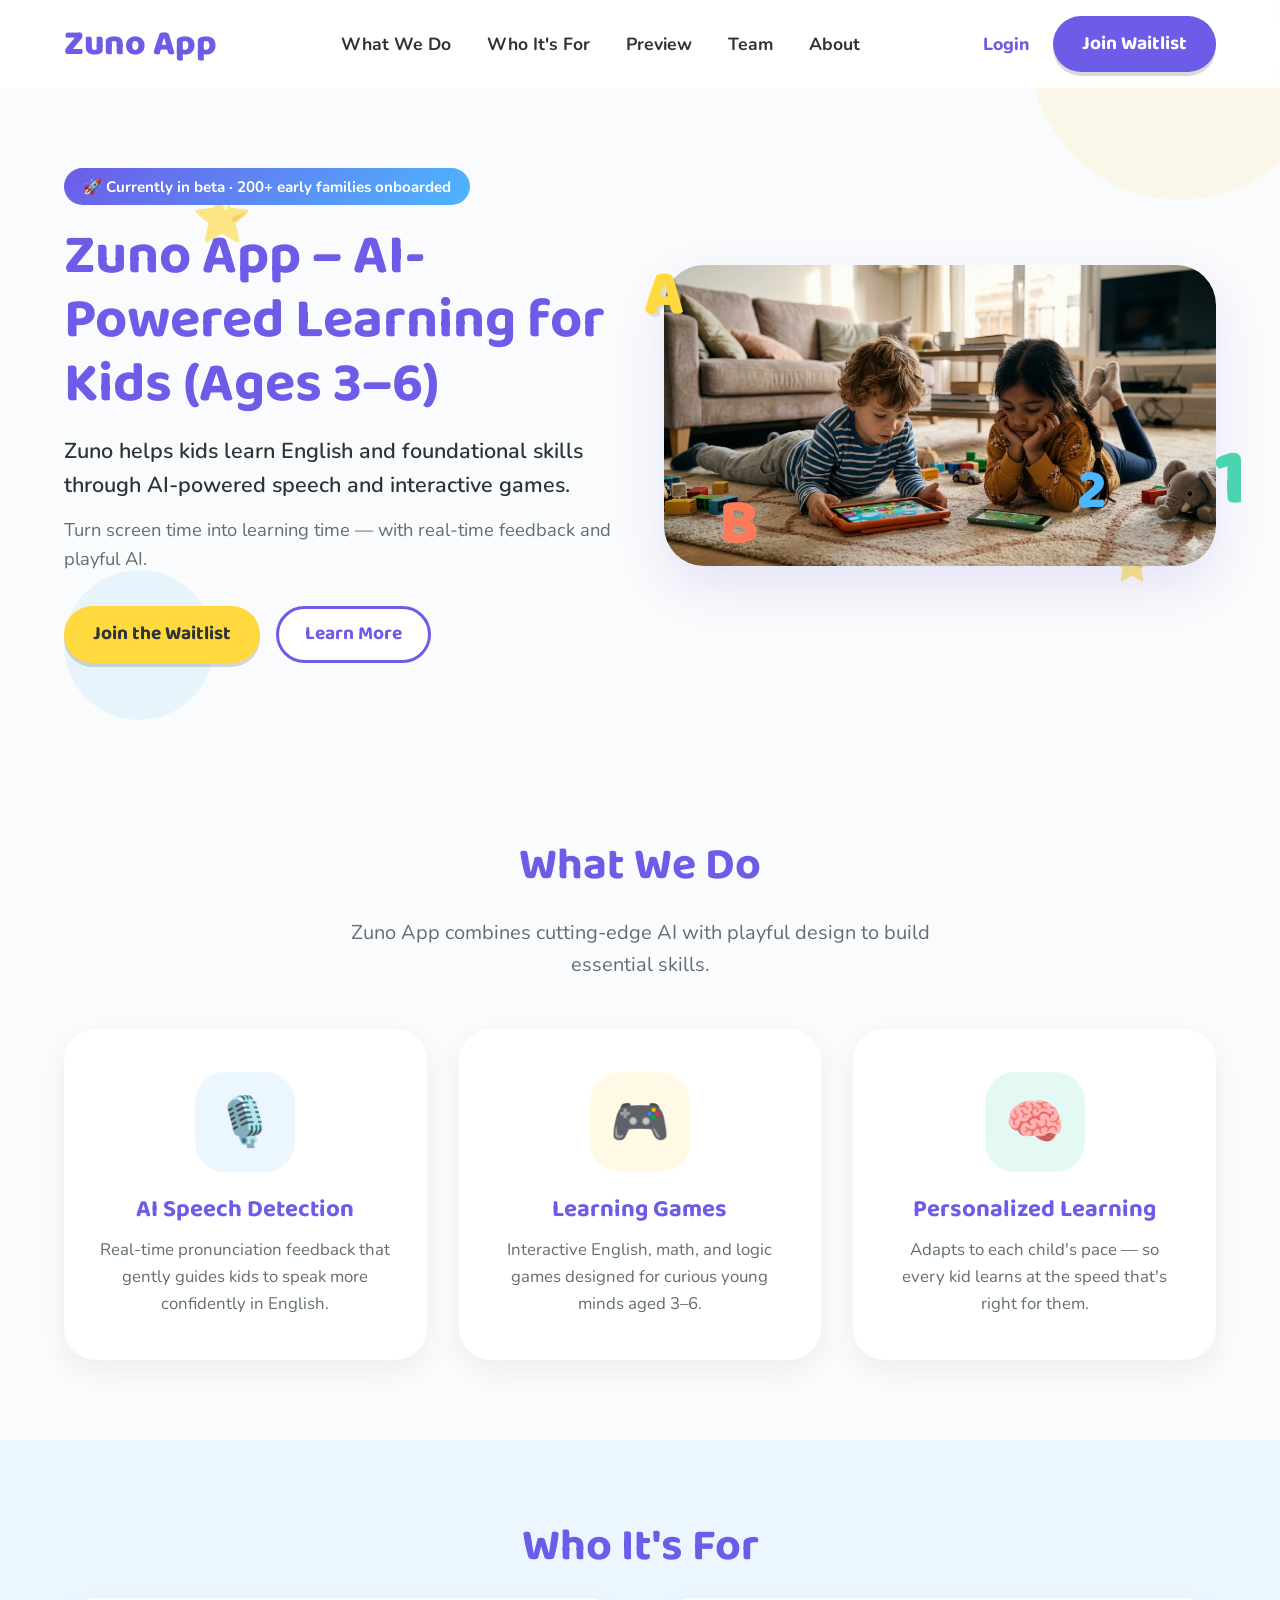
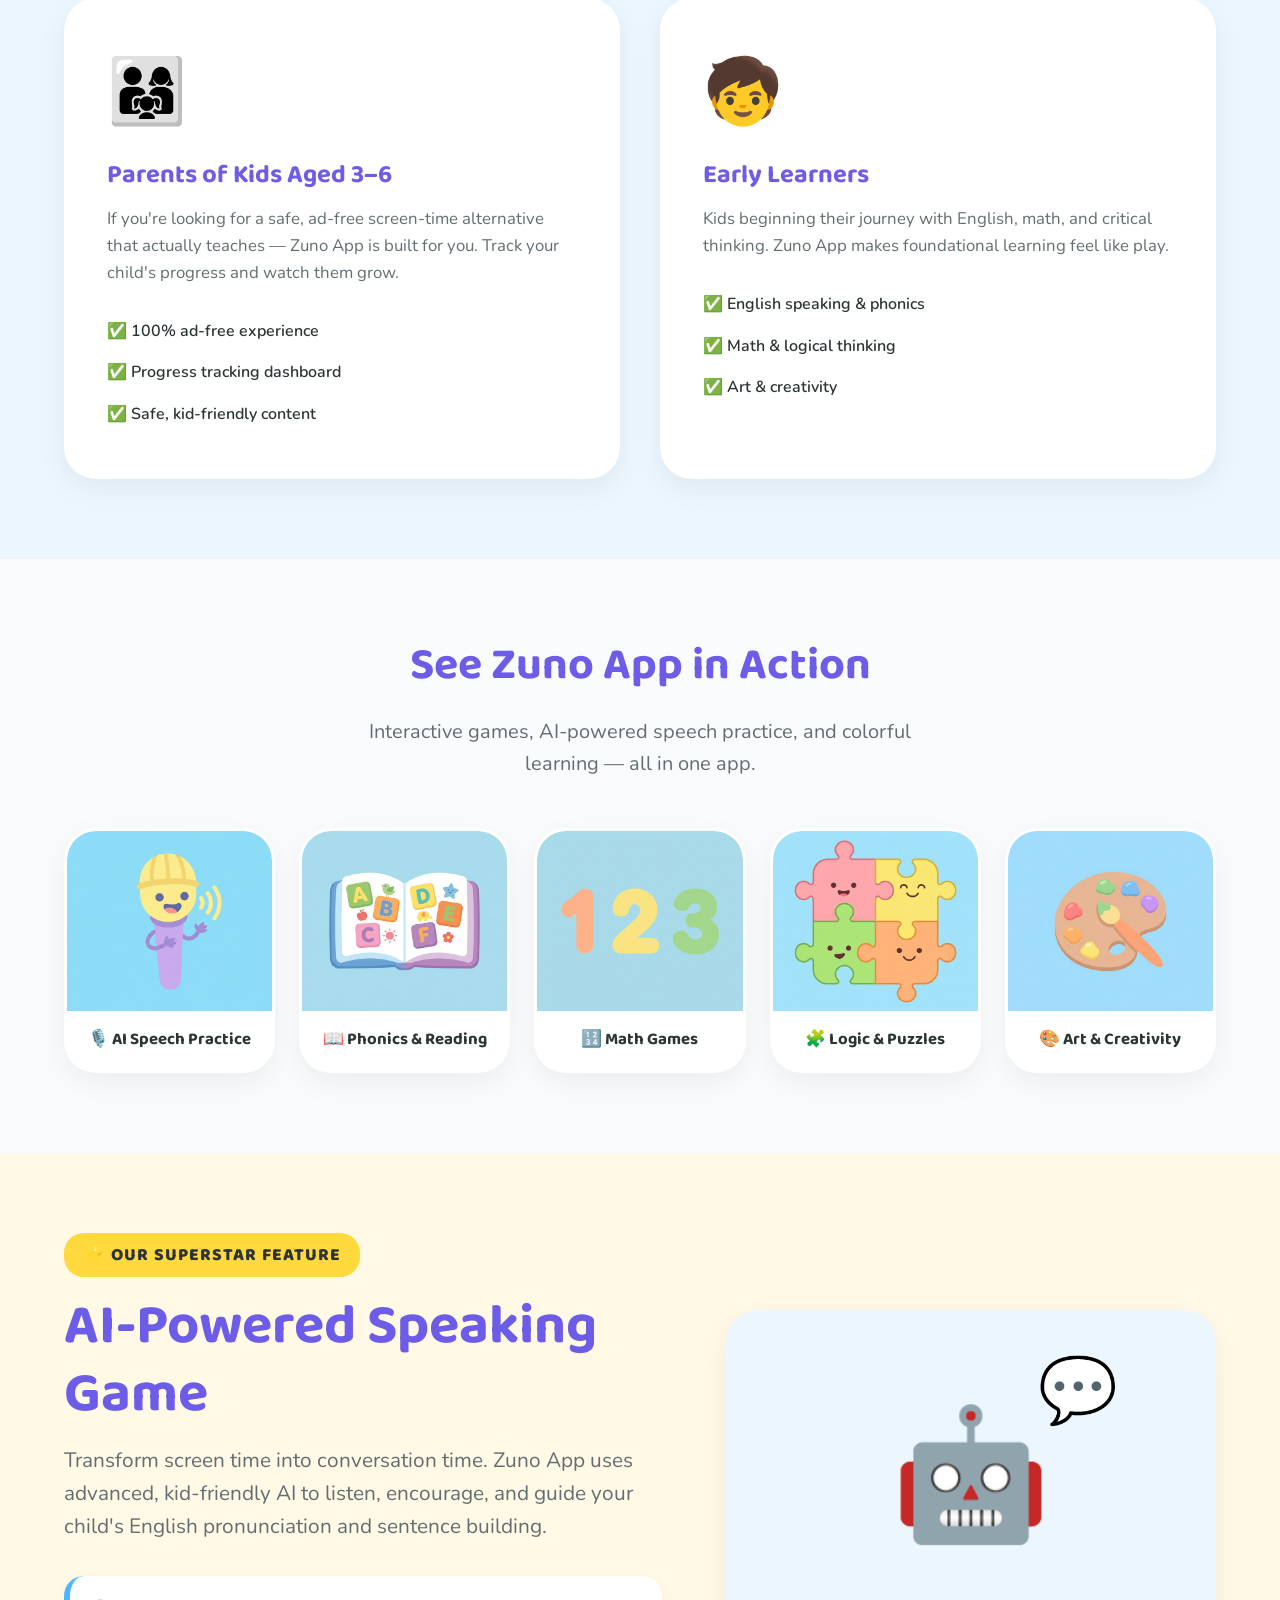
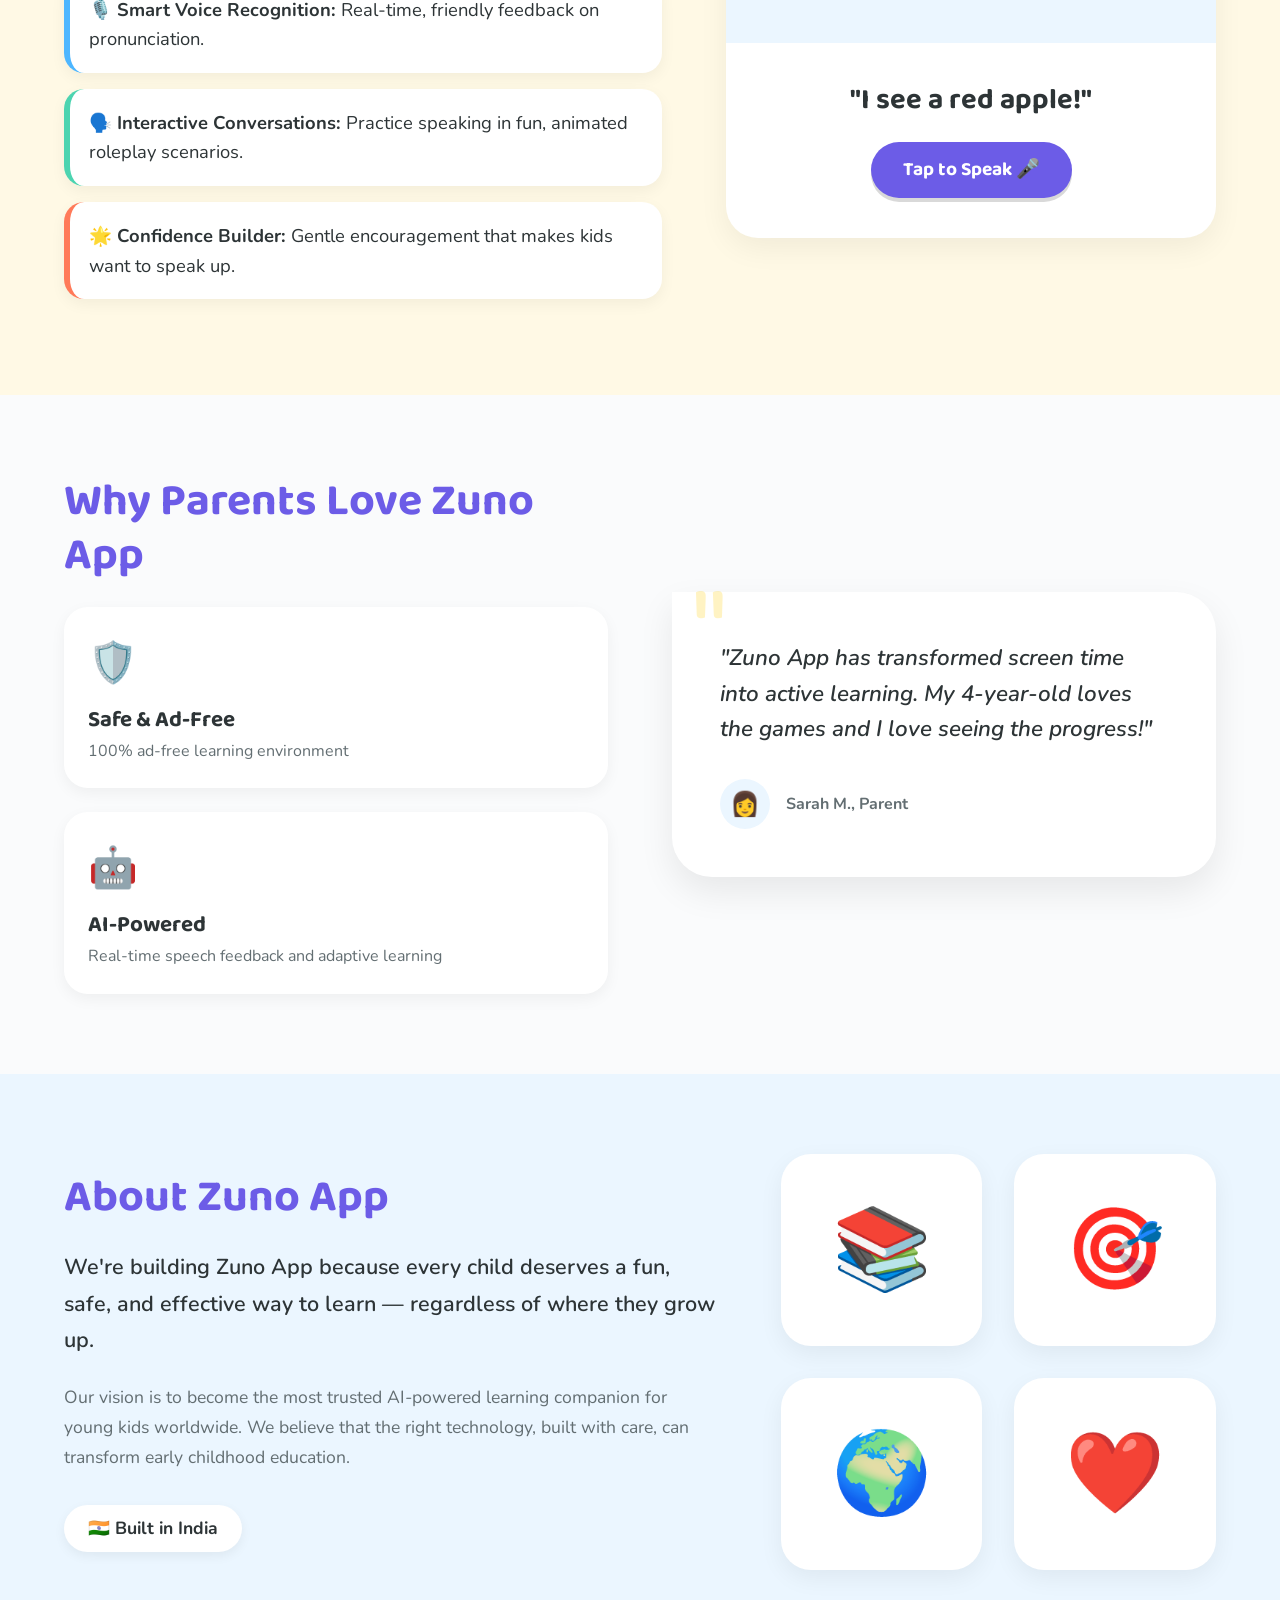
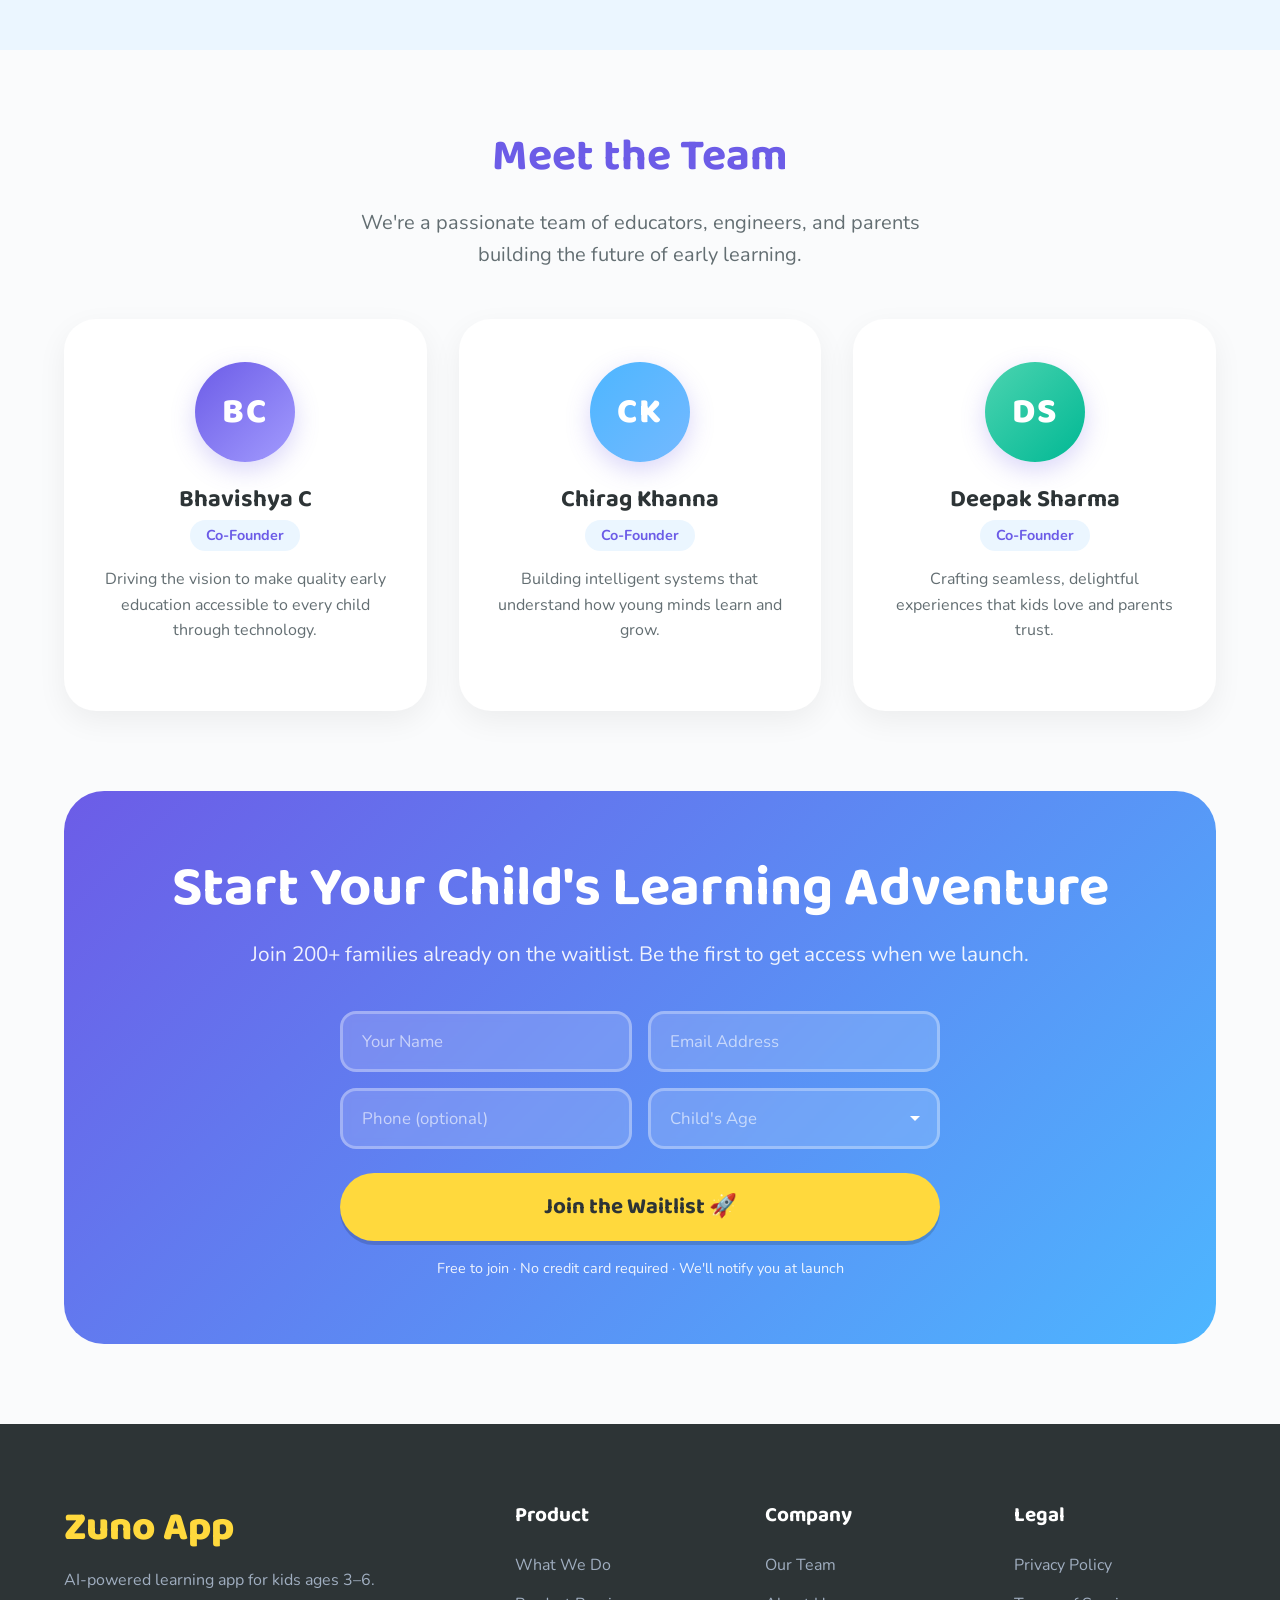
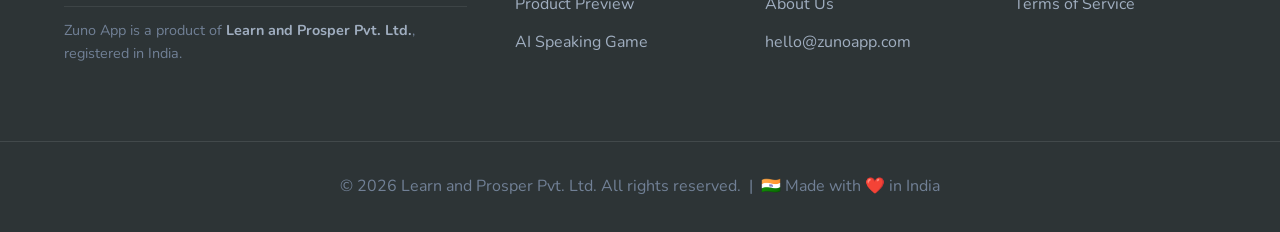
==== commit 0858be40: "Add team section, waitlist form, company details, and traction info" ====
--- a/index.html
+++ b/index.html
@@ -1,15 +1,20 @@
 <!DOCTYPE html>
 <html lang="en">
+
 <head>
   <meta charset="UTF-8" />
   <meta name="viewport" content="width=device-width, initial-scale=1.0" />
-  <title>Zuno App | AI-Powered Learning for Kids</title>
-  <meta name="description" content="Zuno App – AI-powered learning app for kids ages 3–6. Speech detection, interactive games, and personalized learning." />
+  <title>Zuno App : AI Powered Learning for Kids</title>
+  <meta name="description"
+    content="Zuno App – AI-powered learning app for kids ages 3–6. Speech detection, interactive games, and personalized learning." />
   <link rel="preconnect" href="https://fonts.googleapis.com" />
   <link rel="preconnect" href="https://fonts.gstatic.com" crossorigin />
-  <link href="https://fonts.googleapis.com/css2?family=Baloo+2:wght@500;600;700;800&family=Nunito:wght@400;600;700;800&display=swap" rel="stylesheet" />
-  <link rel="stylesheet" href="style.css?v=6" />
+  <link
+    href="https://fonts.googleapis.com/css2?family=Baloo+2:wght@500;600;700;800&family=Nunito:wght@400;600;700;800&display=swap"
+    rel="stylesheet" />
+  <link rel="stylesheet" href="style.css?v=7" />
 </head>
+
 <body>
   <!-- Floating Background Elements -->
   <div class="floating-bg">
@@ -27,11 +32,12 @@
         <a href="#what-we-do">What We Do</a>
         <a href="#who-its-for">Who It's For</a>
         <a href="#preview">Preview</a>
+        <a href="#team">Team</a>
         <a href="#about">About</a>
       </nav>
       <div style="display: flex; align-items: center;">
         <a href="#" class="login-link" onclick="openLoginModal(event)">Login</a>
-        <a href="#download" class="btn btn-primary nav-cta">Download App</a>
+        <a href="#waitlist" class="btn btn-primary nav-cta">Join Waitlist</a>
       </div>
     </div>
   </header>
@@ -41,12 +47,13 @@
     <section class="hero">
       <div class="container hero-grid">
         <div class="hero-text">
-          <span class="beta-badge">🚀 Currently in beta with early users</span>
+          <span class="beta-badge">🚀 Currently in beta · 200+ early families onboarded</span>
           <h1>Zuno App – AI-Powered Learning for Kids (Ages 3–6)</h1>
-          <p class="hero-what">Zuno helps kids learn English and foundational skills through AI-powered speech and interactive games.</p>
+          <p class="hero-what">Zuno helps kids learn English and foundational skills through AI-powered speech and
+            interactive games.</p>
           <p class="hero-why">Turn screen time into learning time — with real-time feedback and playful AI.</p>
           <div class="hero-buttons">
-            <a href="#download" class="btn btn-yellow">Download the App</a>
+            <a href="#waitlist" class="btn btn-yellow">Join the Waitlist</a>
             <a href="#what-we-do" class="btn btn-outline">Learn More</a>
           </div>
         </div>
@@ -93,7 +100,8 @@
           <div class="card wif-card">
             <div class="wif-emoji">👨‍👩‍👧</div>
             <h3>Parents of Kids Aged 3–6</h3>
-            <p>If you're looking for a safe, ad-free screen-time alternative that actually teaches — Zuno App is built for you. Track your child's progress and watch them grow.</p>
+            <p>If you're looking for a safe, ad-free screen-time alternative that actually teaches — Zuno App is built
+              for you. Track your child's progress and watch them grow.</p>
             <ul class="wif-list">
               <li>✅ 100% ad-free experience</li>
               <li>✅ Progress tracking dashboard</li>
@@ -103,7 +111,8 @@
           <div class="card wif-card">
             <div class="wif-emoji">🧒</div>
             <h3>Early Learners</h3>
-            <p>Kids beginning their journey with English, math, and critical thinking. Zuno App makes foundational learning feel like play.</p>
+            <p>Kids beginning their journey with English, math, and critical thinking. Zuno App makes foundational
+              learning feel like play.</p>
             <ul class="wif-list">
               <li>✅ English speaking & phonics</li>
               <li>✅ Math & logical thinking</li>
@@ -118,7 +127,8 @@
     <section id="preview" class="section product-preview">
       <div class="container">
         <h2 class="section-title">See Zuno App in Action</h2>
-        <p class="section-subtitle">Interactive games, AI-powered speech practice, and colorful learning — all in one app.</p>
+        <p class="section-subtitle">Interactive games, AI-powered speech practice, and colorful learning — all in one
+          app.</p>
         <div class="preview-grid">
           <div class="preview-card card">
             <img src="assets/skill_speaking.png" alt="AI Voice Assistant game" class="preview-img" />
@@ -150,25 +160,33 @@
         <div class="feature-showcase">
           <div class="feature-showcase-text">
             <span class="badge-label">⭐ Our Superstar Feature</span>
-            <h2 style="text-align: left; margin: 1rem 0; font-size: 3.5rem; color: var(--purple);">AI-Powered Speaking Game</h2>
+            <h2 style="text-align: left; margin: 1rem 0; font-size: 3.5rem; color: var(--purple);">AI-Powered Speaking
+              Game</h2>
             <p style="font-size: 1.3rem; margin-bottom: 2rem; color: var(--light-text);">
-              Transform screen time into conversation time. Zuno App uses advanced, kid-friendly AI to listen, encourage, and guide your child's English pronunciation and sentence building.
+              Transform screen time into conversation time. Zuno App uses advanced, kid-friendly AI to listen,
+              encourage, and guide your child's English pronunciation and sentence building.
             </p>
             <ul class="feature-list">
-              <li style="border-left-color: var(--blue);">🎙️ <strong>Smart Voice Recognition:</strong> Real-time, friendly feedback on pronunciation.</li>
-              <li style="border-left-color: var(--green);">🗣️ <strong>Interactive Conversations:</strong> Practice speaking in fun, animated roleplay scenarios.</li>
-              <li style="border-left-color: var(--orange);">🌟 <strong>Confidence Builder:</strong> Gentle encouragement that makes kids want to speak up.</li>
+              <li style="border-left-color: var(--blue);">🎙️ <strong>Smart Voice Recognition:</strong> Real-time,
+                friendly feedback on pronunciation.</li>
+              <li style="border-left-color: var(--green);">🗣️ <strong>Interactive Conversations:</strong> Practice
+                speaking in fun, animated roleplay scenarios.</li>
+              <li style="border-left-color: var(--orange);">🌟 <strong>Confidence Builder:</strong> Gentle encouragement
+                that makes kids want to speak up.</li>
             </ul>
           </div>
           <div class="feature-showcase-image card">
-            <div style="font-size: 8rem; text-align: center; padding: 4rem 0; background: var(--bg-blue); border-radius: 32px 32px 0 0; position: relative; overflow: hidden;">
+            <div
+              style="font-size: 8rem; text-align: center; padding: 4rem 0; background: var(--bg-blue); border-radius: 32px 32px 0 0; position: relative; overflow: hidden;">
               <div class="bounce" style="display: inline-block;">🤖</div>
-              <div style="position: absolute; top: 30px; right: 20%; font-size: 4rem; animation: float 3s infinite;">💬</div>
+              <div style="position: absolute; top: 30px; right: 20%; font-size: 4rem; animation: float 3s infinite;">💬
+              </div>
             </div>
             <div style="padding: 2.5rem; text-align: center;">
               <h3 style="color: var(--dark-text); font-size: 1.8rem; margin-bottom: 1.5rem;">"I see a red apple!"</h3>
               <div style="display:flex; justify-content:center; gap: 1rem; align-items: center;">
-                <span class="btn btn-primary" style="padding: 0.8rem 2rem; border-radius: 50px; font-size: 1.2rem;">Tap to Speak 🎤</span>
+                <span class="btn btn-primary" style="padding: 0.8rem 2rem; border-radius: 50px; font-size: 1.2rem;">Tap
+                  to Speak 🎤</span>
               </div>
             </div>
           </div>
@@ -197,7 +215,8 @@
           </div>
           <div class="trust-testimonial">
             <div class="card testimonial-card">
-              <p>"Zuno App has transformed screen time into active learning. My 4-year-old loves the games and I love seeing the progress!"</p>
+              <p>"Zuno App has transformed screen time into active learning. My 4-year-old loves the games and I love
+                seeing the progress!"</p>
               <div class="parent-name">
                 <div class="avatar">👩</div>
                 <span>Sarah M., Parent</span>
@@ -213,8 +232,11 @@
       <div class="container about-content">
         <div class="about-text">
           <h2 class="section-title" style="text-align: left;">About Zuno App</h2>
-          <p class="about-lead">We're building Zuno App because every child deserves a fun, safe, and effective way to learn — regardless of where they grow up.</p>
-          <p class="about-vision">Our vision is to become the most trusted AI-powered learning companion for young kids worldwide. We believe that the right technology, built with care, can transform early childhood education.</p>
+          <p class="about-lead">We're building Zuno App because every child deserves a fun, safe, and effective way to
+            learn — regardless of where they grow up.</p>
+          <p class="about-vision">Our vision is to become the most trusted AI-powered learning companion for young kids
+            worldwide. We believe that the right technology, built with care, can transform early childhood education.
+          </p>
           <div class="about-badge">
             <span>🇮🇳 Built in India</span>
           </div>
@@ -230,15 +252,58 @@
       </div>
     </section>
 
-    <!-- 8. CALL TO ACTION -->
-    <section id="download" class="cta section gradient-bg">
+    <!-- 8. MEET THE TEAM SECTION -->
+    <section id="team" class="section team-section">
+      <div class="container">
+        <h2 class="section-title">Meet the Team</h2>
+        <p class="section-subtitle">We're a passionate team of educators, engineers, and parents building the future of
+          early learning.</p>
+        <div class="team-grid">
+          <div class="card team-card">
+            <div class="team-avatar" style="background: linear-gradient(135deg, #6C5CE7, #a29bfe);">BC</div>
+            <h3>Bhavishya C</h3>
+            <span class="team-role">Co-Founder</span>
+            <p>Driving the vision to make quality early education accessible to every child through technology.</p>
+          </div>
+          <div class="card team-card">
+            <div class="team-avatar" style="background: linear-gradient(135deg, #4DB6FF, #74b9ff);">CK</div>
+            <h3>Chirag Khanna</h3>
+            <span class="team-role">Co-Founder</span>
+            <p>Building intelligent systems that understand how young minds learn and grow.</p>
+
+          </div>
+          <div class="card team-card">
+            <div class="team-avatar" style="background: linear-gradient(135deg, #4CD4B0, #00b894);">DS</div>
+            <h3>Deepak Sharma</h3>
+            <span class="team-role">Co-Founder</span>
+            <p>Crafting seamless, delightful experiences that kids love and parents trust.</p>
+
+          </div>
+        </div>
+      </div>
+    </section>
+
+    <!-- 9. WAITLIST CTA -->
+    <section id="waitlist" class="cta section gradient-bg">
       <div class="container cta-content">
         <h2>Start Your Child's Learning Adventure</h2>
-        <p>Join parents who are turning screen time into learning time with Zuno App.</p>
-        <div class="cta-buttons">
-          <a href="#" class="btn btn-yellow btn-large">Start Free Trial</a>
-          <a href="#" class="btn btn-white btn-large">Download App</a>
-        </div>
+        <p>Join 200+ families already on the waitlist. Be the first to get access when we launch.</p>
+        <form id="waitlistFormInline" class="waitlist-form" onsubmit="handleWaitlist(event, this)">
+          <div class="waitlist-fields">
+            <input type="text" name="parentName" placeholder="Your Name" required />
+            <input type="email" name="parentEmail" placeholder="Email Address" required />
+            <input type="tel" name="parentPhone" placeholder="Phone (optional)" />
+            <select name="childAge" required>
+              <option value="" disabled selected>Child's Age</option>
+              <option value="3">3 years</option>
+              <option value="4">4 years</option>
+              <option value="5">5 years</option>
+              <option value="6">6 years</option>
+            </select>
+          </div>
+          <button type="submit" class="btn btn-yellow btn-large waitlist-submit">Join the Waitlist 🚀</button>
+          <p class="waitlist-note">Free to join · No credit card required · We'll notify you at launch</p>
+        </form>
       </div>
     </section>
   </main>
@@ -249,6 +314,8 @@
       <div class="footer-brand">
         <a href="#" class="logo">Zuno App</a>
         <p>AI-powered learning app for kids ages 3–6.</p>
+        <p class="footer-company">Zuno App is a product of <strong>Learn and Prosper Pvt. Ltd.</strong>, registered in
+          India.</p>
       </div>
       <div>
         <h4>Product</h4>
@@ -257,7 +324,9 @@
         <a href="#features">AI Speaking Game</a>
       </div>
       <div>
-        <h4>Contact</h4>
+        <h4>Company</h4>
+        <a href="#team">Our Team</a>
+        <a href="#about">About Us</a>
         <a href="mailto:hello@zunoapp.com">hello@zunoapp.com</a>
       </div>
       <div>
@@ -267,7 +336,7 @@
       </div>
     </div>
     <div class="footer-bottom">
-      <p>🇮🇳 Built in India &nbsp;|&nbsp; &copy; 2026 Zuno App. All rights reserved.</p>
+      <p>&copy; 2026 Learn and Prosper Pvt. Ltd. All rights reserved. &nbsp;|&nbsp; 🇮🇳 Made with ❤️ in India</p>
     </div>
   </footer>
 
@@ -286,7 +355,8 @@
           <label for="password">Password</label>
           <input type="password" id="password" required placeholder="••••••••" />
         </div>
-        <button type="submit" class="btn btn-primary" style="width: 100%; margin-top: 1rem; border-radius: 16px;">Log In</button>
+        <button type="submit" class="btn btn-primary" style="width: 100%; margin-top: 1rem; border-radius: 16px;">Log
+          In</button>
       </form>
     </div>
   </div>
@@ -294,17 +364,39 @@
   <script>
     const modal = document.getElementById("loginModal");
     function openLoginModal(e) {
-      if(e) e.preventDefault();
+      if (e) e.preventDefault();
       modal.classList.add("show");
     }
     function closeLoginModal() {
       modal.classList.remove("show");
     }
-    window.onclick = function(event) {
+    window.onclick = function (event) {
       if (event.target === modal) {
         closeLoginModal();
       }
     }
+
+    function handleWaitlist(e, form) {
+      e.preventDefault();
+      const data = new FormData(form);
+      const name = data.get('parentName');
+      // In production, send this to your backend
+      form.innerHTML = '<div class="waitlist-success"><span style="font-size:3rem;">🎉</span><h3>You\'re on the list, ' + name + '!</h3><p>We\'ll notify you as soon as Zuno App launches. Thank you for believing in us!</p></div>';
+    }
+
+    // Smooth scroll for anchor links
+    document.querySelectorAll('a[href^="#"]').forEach(anchor => {
+      anchor.addEventListener('click', function (ev) {
+        const href = this.getAttribute('href');
+        if (href === '#' || href === '#0') return;
+        const target = document.querySelector(href);
+        if (target) {
+          ev.preventDefault();
+          target.scrollIntoView({ behavior: 'smooth', block: 'start' });
+        }
+      });
+    });
   </script>
 </body>
+
 </html>
--- a/style.css
+++ b/style.css
@@ -454,6 +454,161 @@
 
 
 /* ================================================
+   TEAM / FOUNDERS SECTION
+   ================================================ */
+.team-section {
+  background: var(--bg-color);
+}
+.team-grid {
+  display: grid;
+  grid-template-columns: repeat(3, 1fr);
+  gap: 2rem;
+}
+.team-card {
+  padding: 2.5rem 2rem;
+  text-align: center;
+  border: 3px solid transparent;
+  position: relative;
+}
+.team-card:hover {
+  border-color: var(--purple);
+}
+.team-avatar {
+  width: 100px;
+  height: 100px;
+  border-radius: 50%;
+  margin: 0 auto 1.5rem;
+  display: flex;
+  align-items: center;
+  justify-content: center;
+  font-family: 'Baloo 2', cursive;
+  font-size: 2.2rem;
+  font-weight: 800;
+  color: white;
+  letter-spacing: 2px;
+  box-shadow: 0 8px 25px rgba(108, 92, 231, 0.25);
+  transition: transform 0.3s, box-shadow 0.3s;
+}
+.team-card:hover .team-avatar {
+  transform: scale(1.1);
+  box-shadow: 0 12px 35px rgba(108, 92, 231, 0.35);
+}
+.team-card h3 {
+  font-size: 1.5rem;
+  color: var(--dark-text);
+  margin-bottom: 0.3rem;
+}
+.team-role {
+  display: inline-block;
+  background: var(--bg-blue);
+  color: var(--purple);
+  padding: 0.25rem 1rem;
+  border-radius: 50px;
+  font-size: 0.9rem;
+  font-weight: 700;
+  margin-bottom: 1rem;
+}
+.team-card p {
+  color: var(--light-text);
+  font-size: 1rem;
+  line-height: 1.6;
+  margin-bottom: 1.5rem;
+}
+.team-linkedin {
+  display: inline-flex;
+  align-items: center;
+  gap: 0.5rem;
+  color: #0077b5 !important;
+  font-weight: 700;
+  font-size: 0.95rem;
+  padding: 0.5rem 1.2rem;
+  border-radius: 50px;
+  background: rgba(0, 119, 181, 0.08);
+  transition: background 0.2s, transform 0.2s;
+}
+.team-linkedin:hover {
+  background: rgba(0, 119, 181, 0.15);
+  transform: translateY(-2px);
+}
+
+
+/* ================================================
+   WAITLIST FORM
+   ================================================ */
+.waitlist-form {
+  max-width: 600px;
+  margin: 0 auto;
+}
+.waitlist-fields {
+  display: grid;
+  grid-template-columns: 1fr 1fr;
+  gap: 1rem;
+  margin-bottom: 1.5rem;
+}
+.waitlist-fields input,
+.waitlist-fields select {
+  width: 100%;
+  padding: 1rem 1.2rem;
+  border: 3px solid rgba(255,255,255,0.3);
+  border-radius: 16px;
+  font-size: 1.05rem;
+  font-family: 'Nunito', sans-serif;
+  background: rgba(255,255,255,0.15);
+  color: white;
+  backdrop-filter: blur(5px);
+  transition: border-color 0.2s, background 0.2s;
+}
+.waitlist-fields input::placeholder {
+  color: rgba(255,255,255,0.6);
+}
+.waitlist-fields select {
+  color: rgba(255,255,255,0.6);
+  appearance: none;
+  -webkit-appearance: none;
+  background-image: url("data:image/svg+xml,%3Csvg xmlns='http://www.w3.org/2000/svg' width='12' height='12' viewBox='0 0 12 12'%3E%3Cpath fill='white' d='M6 8L1 3h10z'/%3E%3C/svg%3E");
+  background-repeat: no-repeat;
+  background-position: right 1rem center;
+  padding-right: 2.5rem;
+}
+.waitlist-fields select option {
+  color: var(--dark-text);
+  background: white;
+}
+.waitlist-fields input:focus,
+.waitlist-fields select:focus {
+  outline: none;
+  border-color: var(--yellow);
+  background: rgba(255,255,255,0.25);
+}
+.waitlist-submit {
+  width: 100%;
+  margin-bottom: 1rem;
+}
+.waitlist-note {
+  font-size: 0.9rem !important;
+  opacity: 0.75;
+  margin-bottom: 0 !important;
+}
+.waitlist-success {
+  padding: 2rem;
+  animation: fadeInUp 0.5s ease-out;
+}
+.waitlist-success h3 {
+  font-family: 'Baloo 2', cursive;
+  font-size: 1.8rem;
+  margin: 1rem 0 0.5rem;
+}
+.waitlist-success p {
+  font-size: 1.1rem;
+  opacity: 0.9;
+}
+@keyframes fadeInUp {
+  from { opacity: 0; transform: translateY(20px); }
+  to { opacity: 1; transform: translateY(0); }
+}
+
+
+/* ================================================
    FOOTER
    ================================================ */
 .footer { background: var(--dark-text); color: white; padding: 5rem 0 2rem; }
@@ -464,7 +619,17 @@
   margin-bottom: 4rem;
 }
 .footer-brand .logo { color: var(--yellow); font-size: 2.5rem; margin-bottom: 1rem; display: block; }
-.footer-brand p { color: #A0AEC0; margin-bottom: 1.5rem; }
+.footer-brand p { color: #A0AEC0; margin-bottom: 0.75rem; }
+.footer-company {
+  font-size: 0.9rem !important;
+  color: #718096 !important;
+  border-top: 1px solid rgba(255,255,255,0.08);
+  padding-top: 0.75rem;
+  margin-top: 0.5rem;
+}
+.footer-company strong {
+  color: #A0AEC0;
+}
 .footer h4 { font-size: 1.3rem; margin-bottom: 1.5rem; color: white; }
 .footer a { display: block; color: #A0AEC0; margin-bottom: 0.8rem; transition: color 0.2s; }
 .footer a:hover { color: var(--yellow); }
@@ -575,6 +740,7 @@
   .feature-showcase { grid-template-columns: 1fr; }
   .section-title { text-align: center !important; }
   .about-text { text-align: center; }
+  .team-grid { grid-template-columns: 1fr; max-width: 400px; margin: 0 auto; }
 }
 
 @media (max-width: 768px) {
@@ -585,12 +751,14 @@
   .footer-grid { grid-template-columns: 1fr; text-align: center; }
   .preview-grid { grid-template-columns: repeat(2, 1fr); }
   .wif-card { text-align: center; }
+  .waitlist-fields { grid-template-columns: 1fr; }
 }
 
 @media (max-width: 480px) {
   .preview-grid { grid-template-columns: 1fr; max-width: 300px; margin: 0 auto; }
   .hero-text h1 { font-size: 1.9rem; }
   .beta-badge { font-size: 0.8rem; }
+  .cta h2 { font-size: 1.8rem; }
 }
 
 
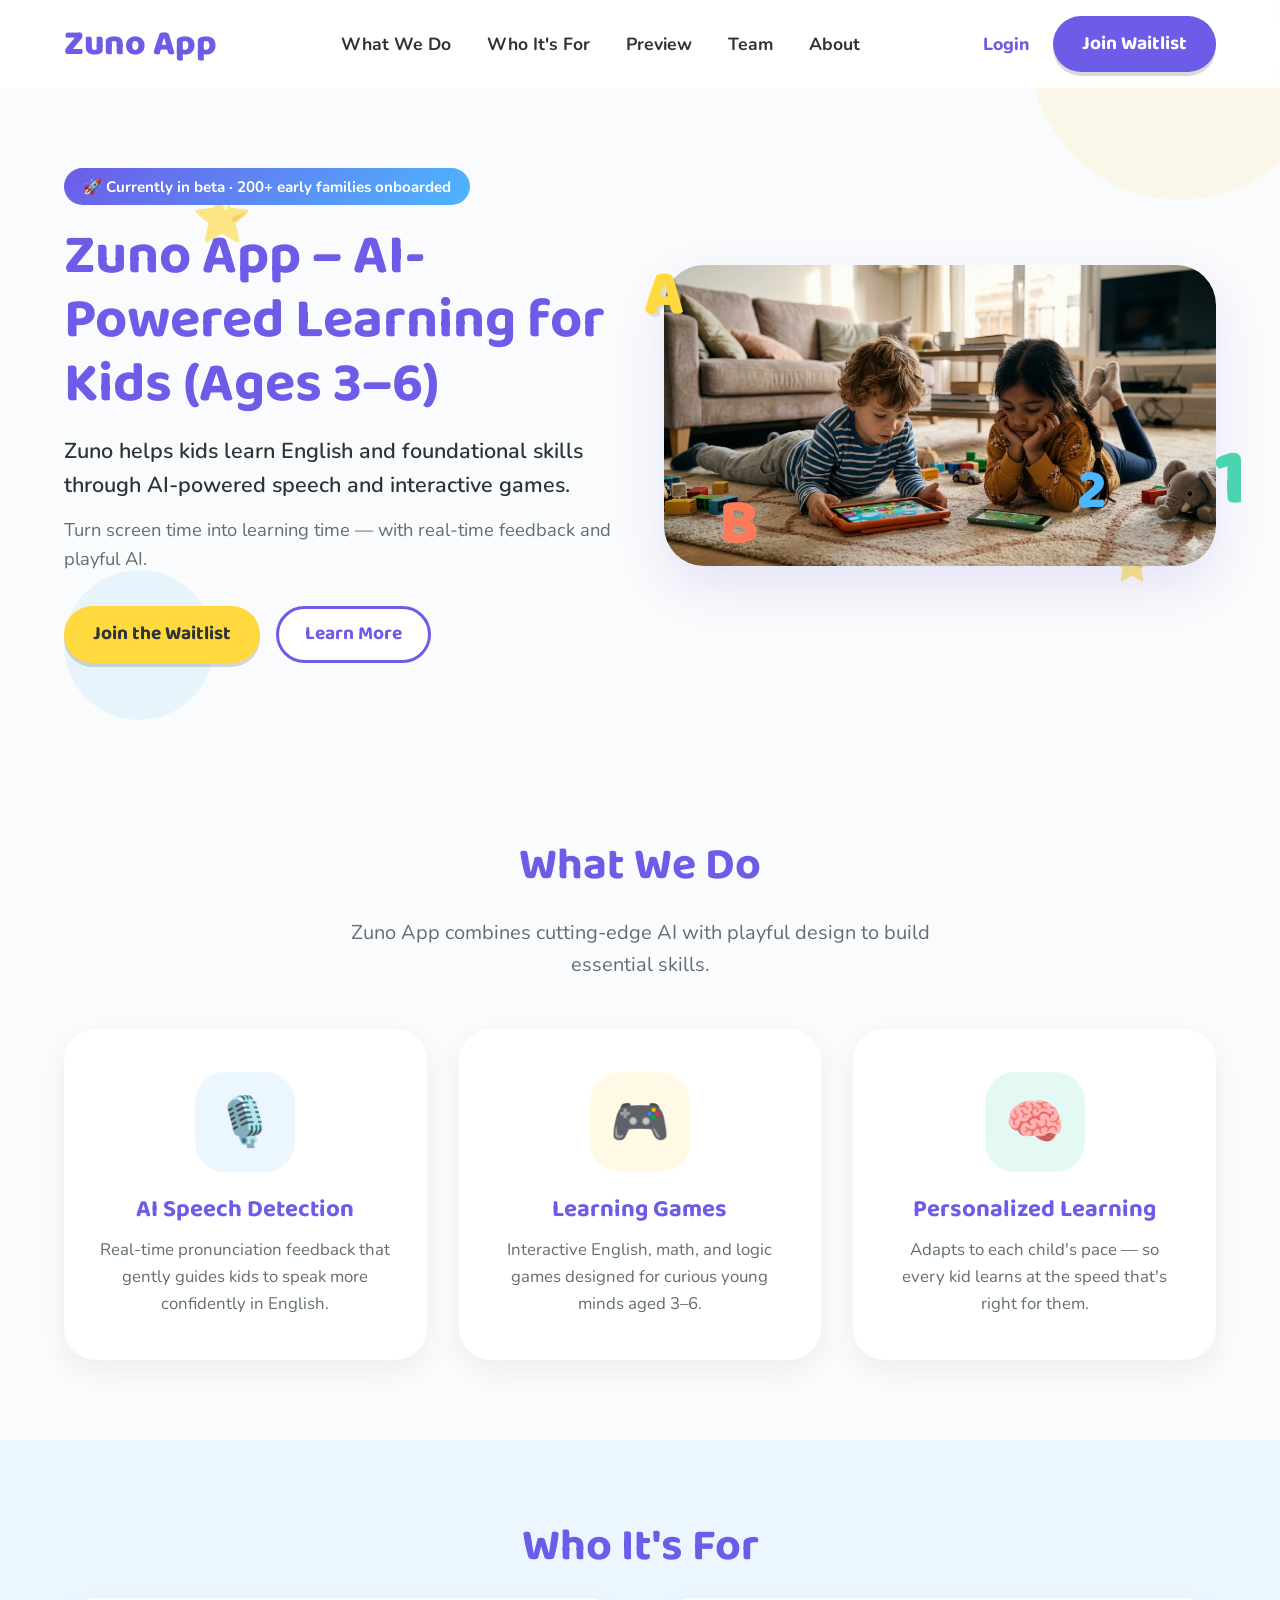
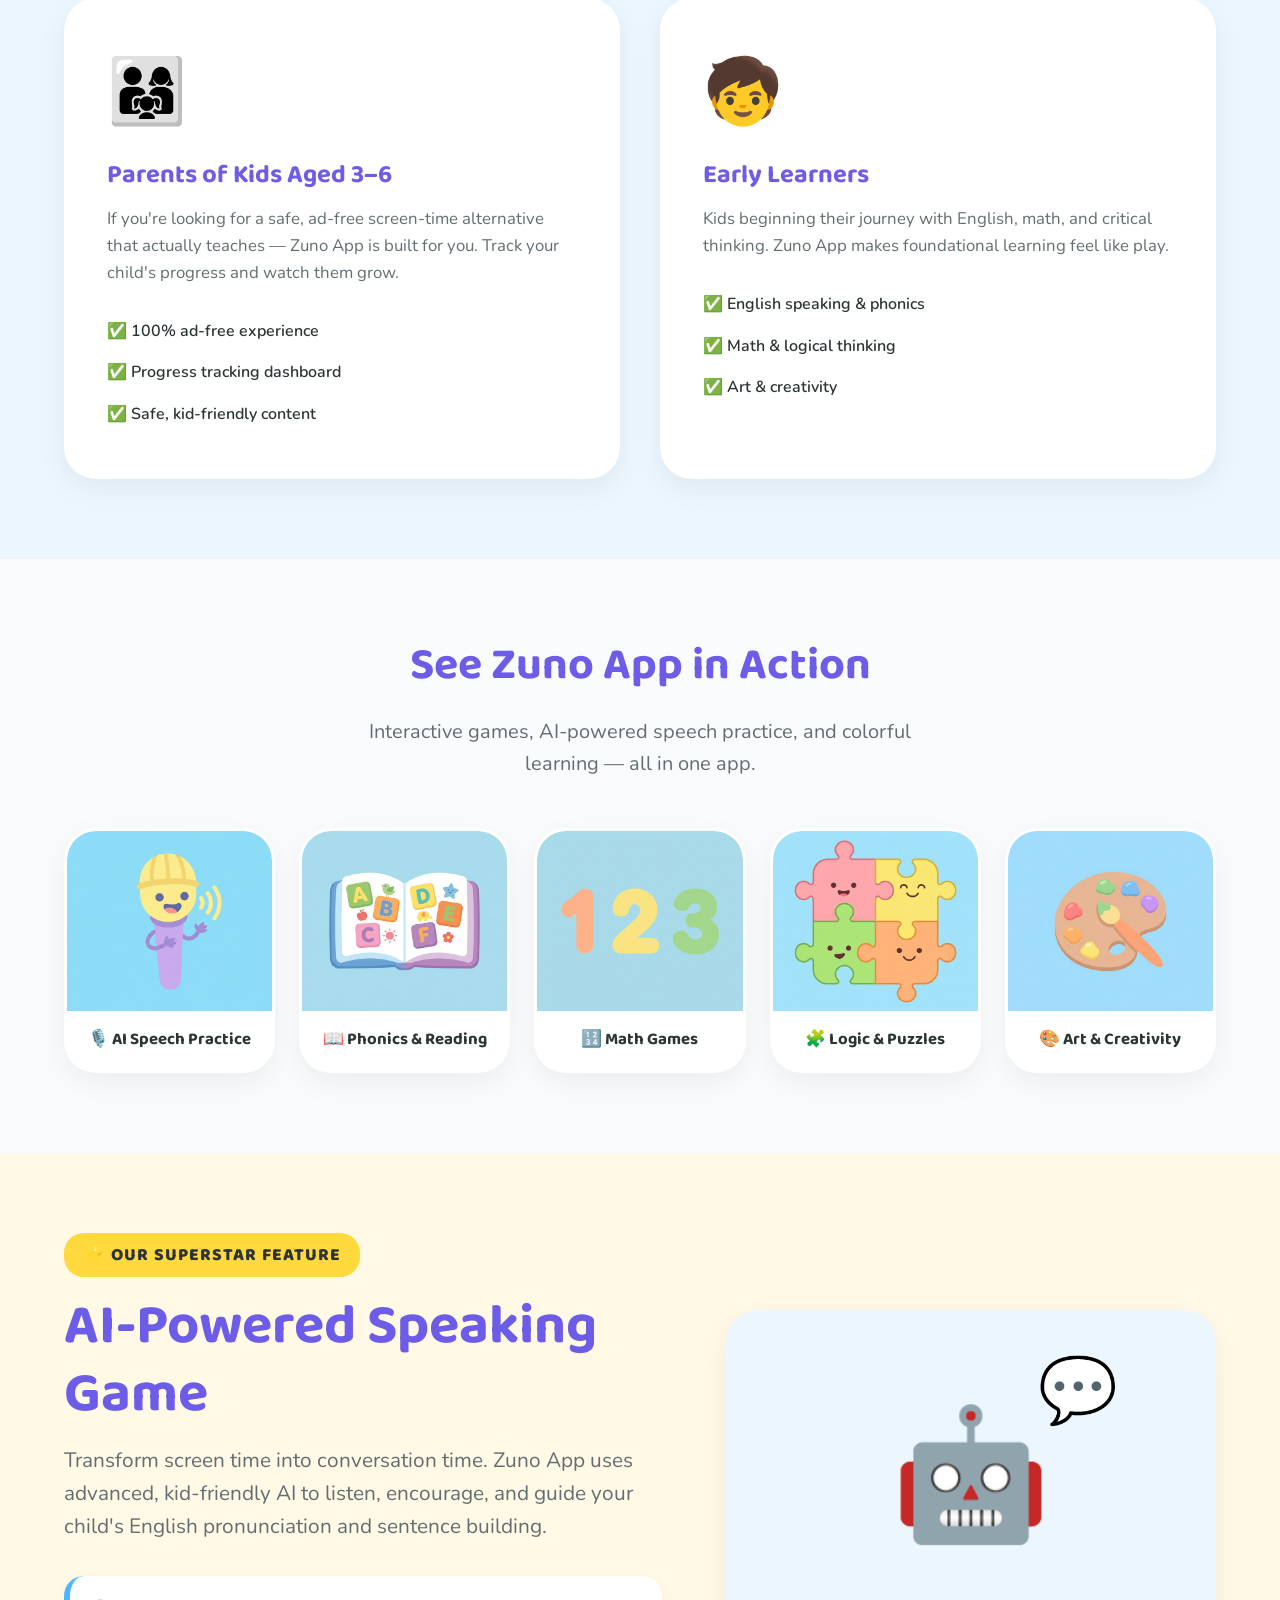
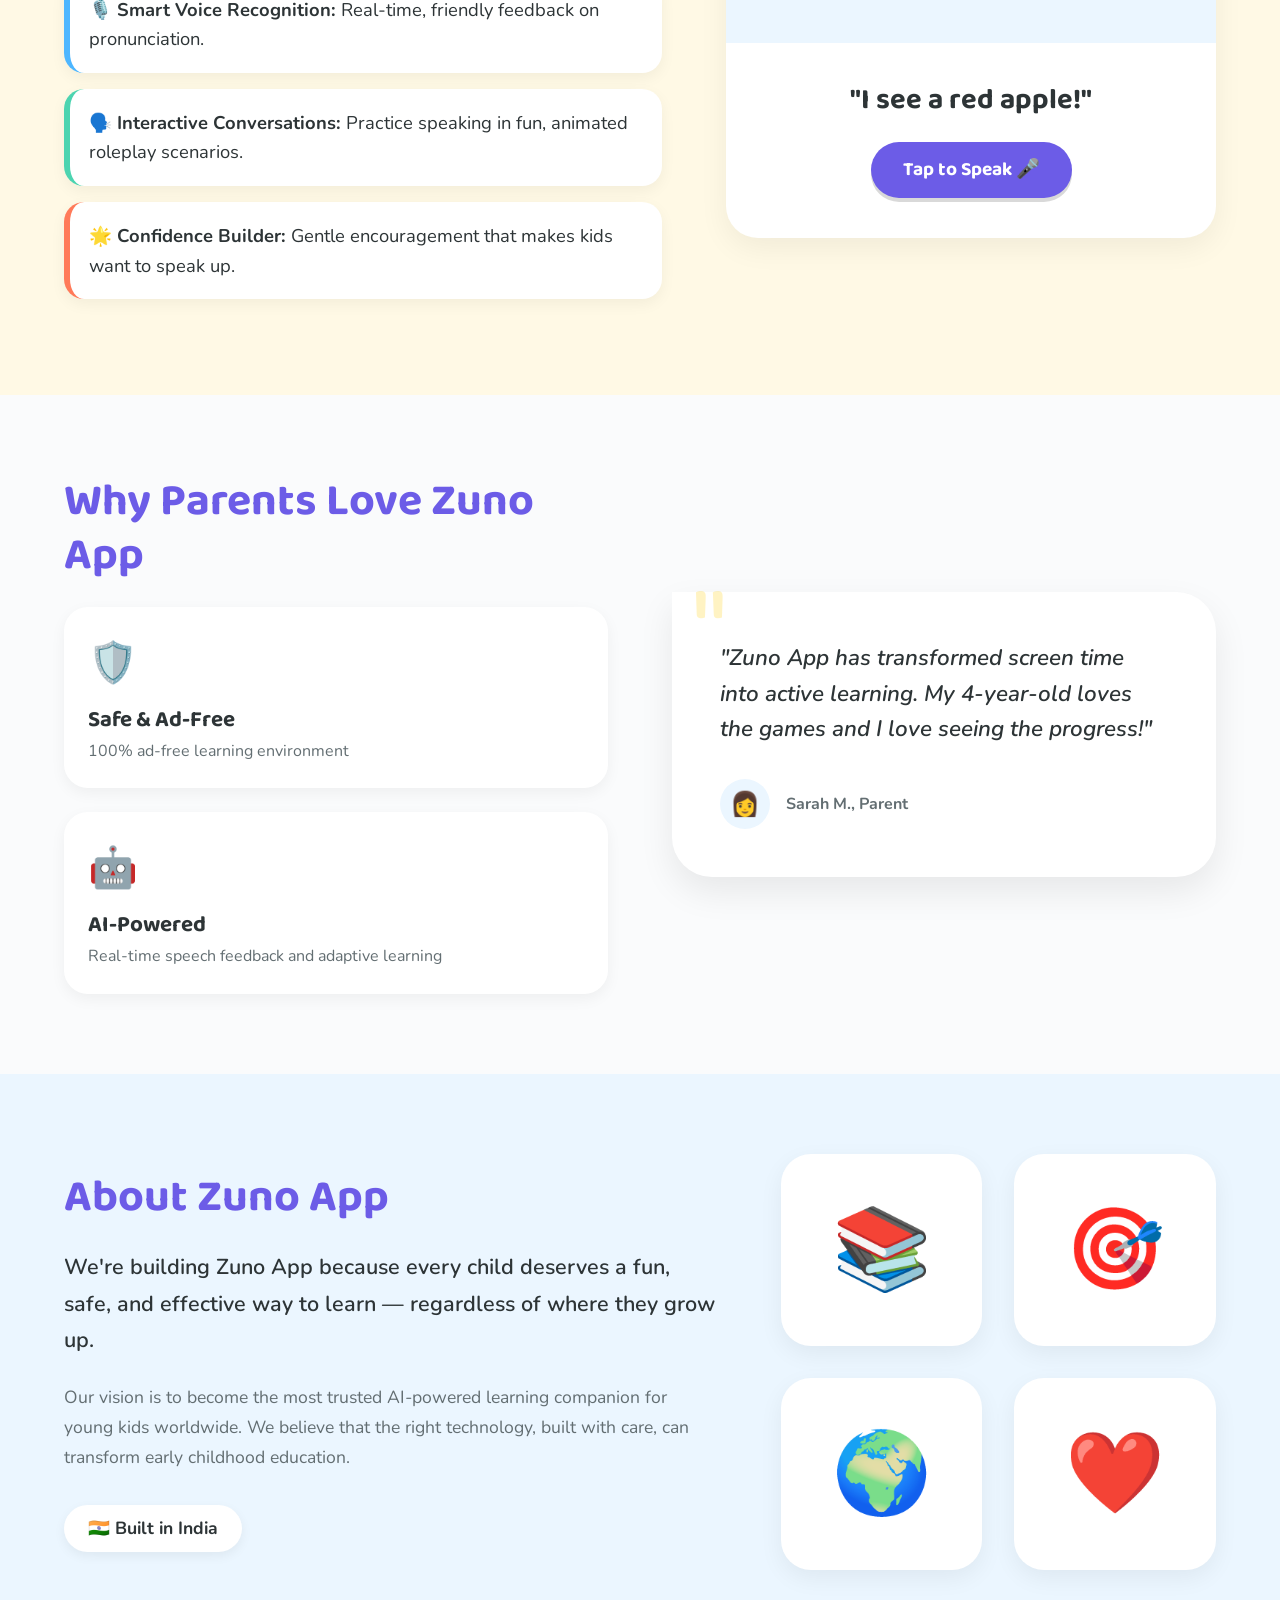
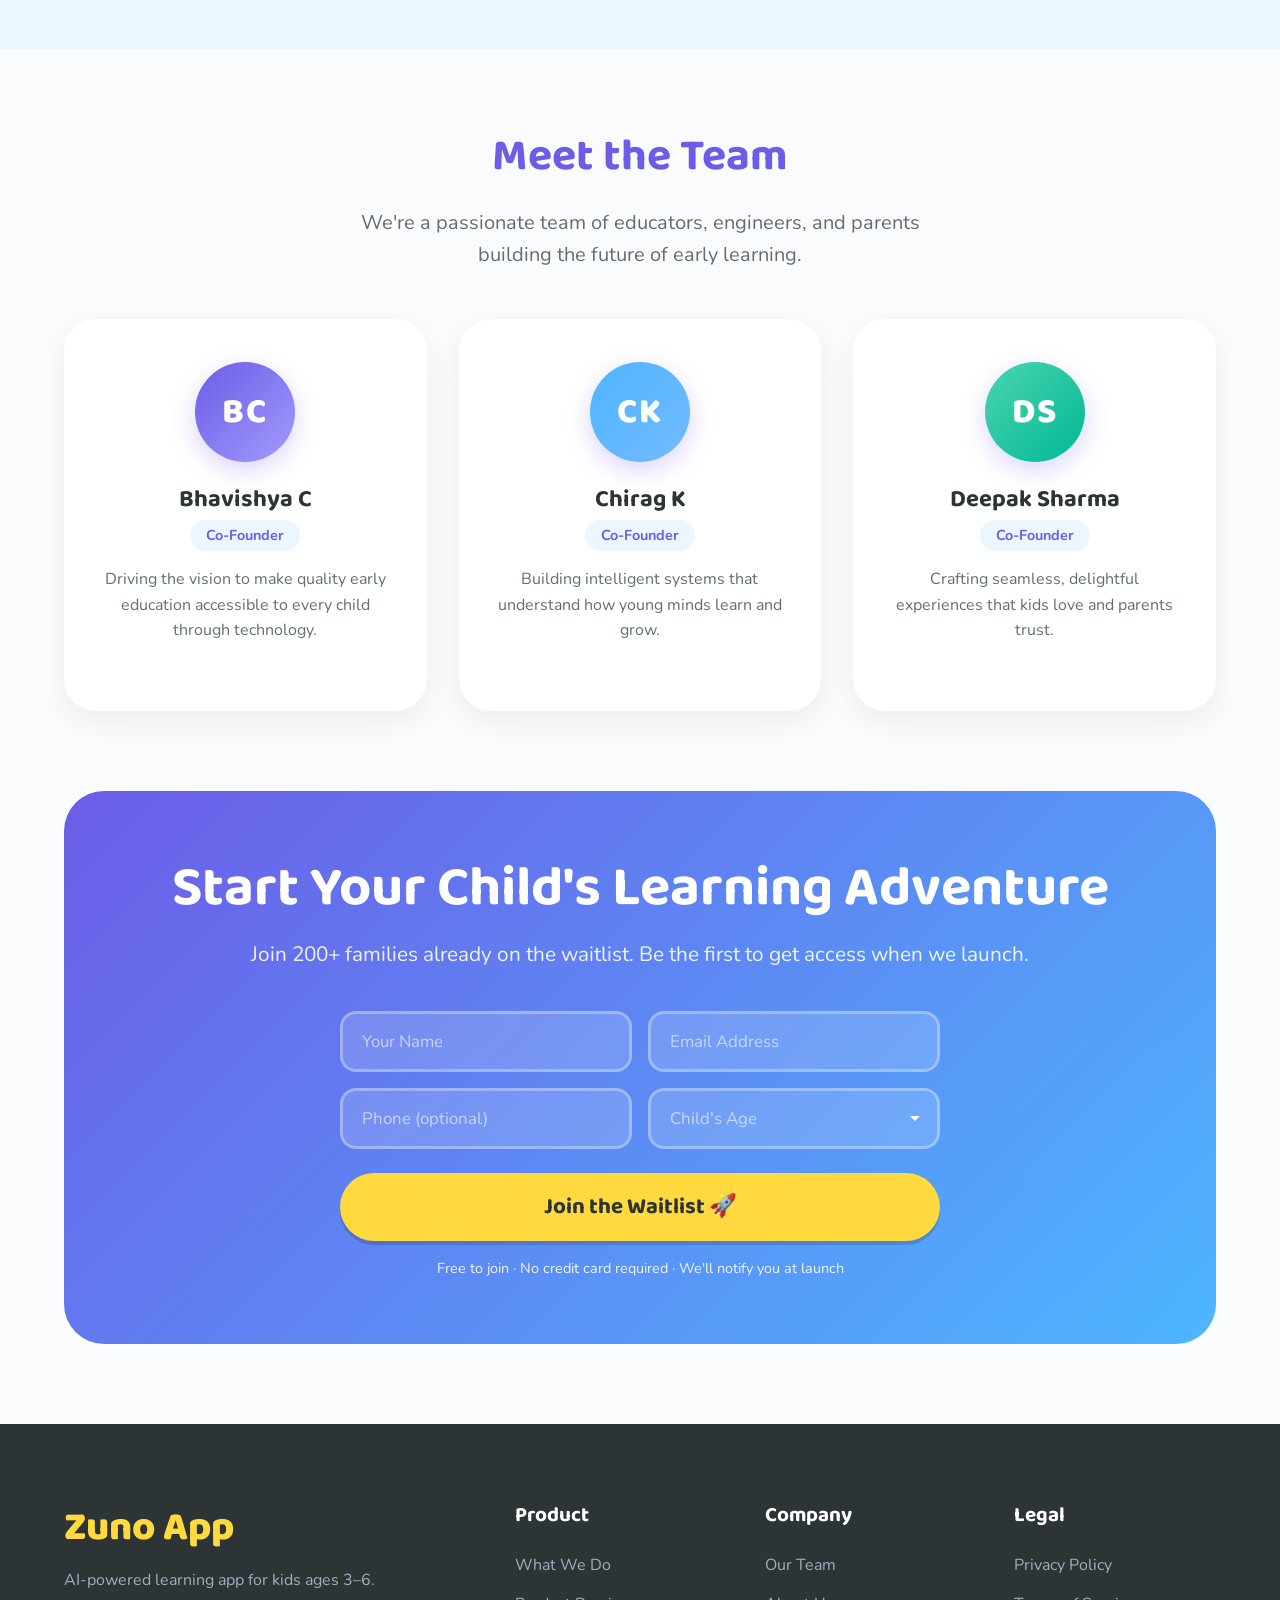
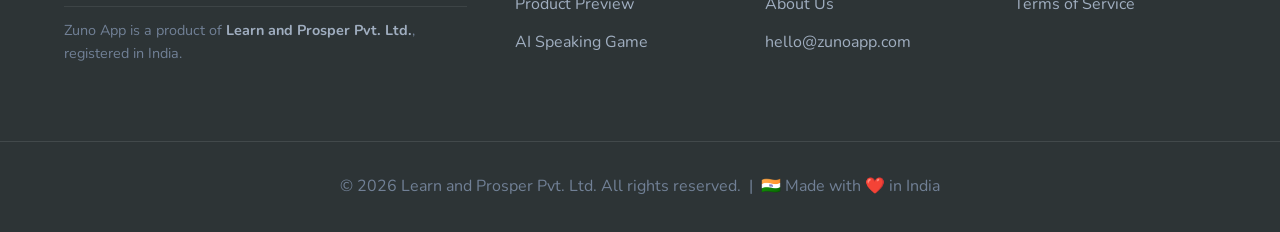
==== commit d68bffba: "Update index.html" ====
--- a/index.html
+++ b/index.html
@@ -267,7 +267,7 @@
           </div>
           <div class="card team-card">
             <div class="team-avatar" style="background: linear-gradient(135deg, #4DB6FF, #74b9ff);">CK</div>
-            <h3>Chirag Khanna</h3>
+            <h3>Chirag K</h3>
             <span class="team-role">Co-Founder</span>
             <p>Building intelligent systems that understand how young minds learn and grow.</p>
 
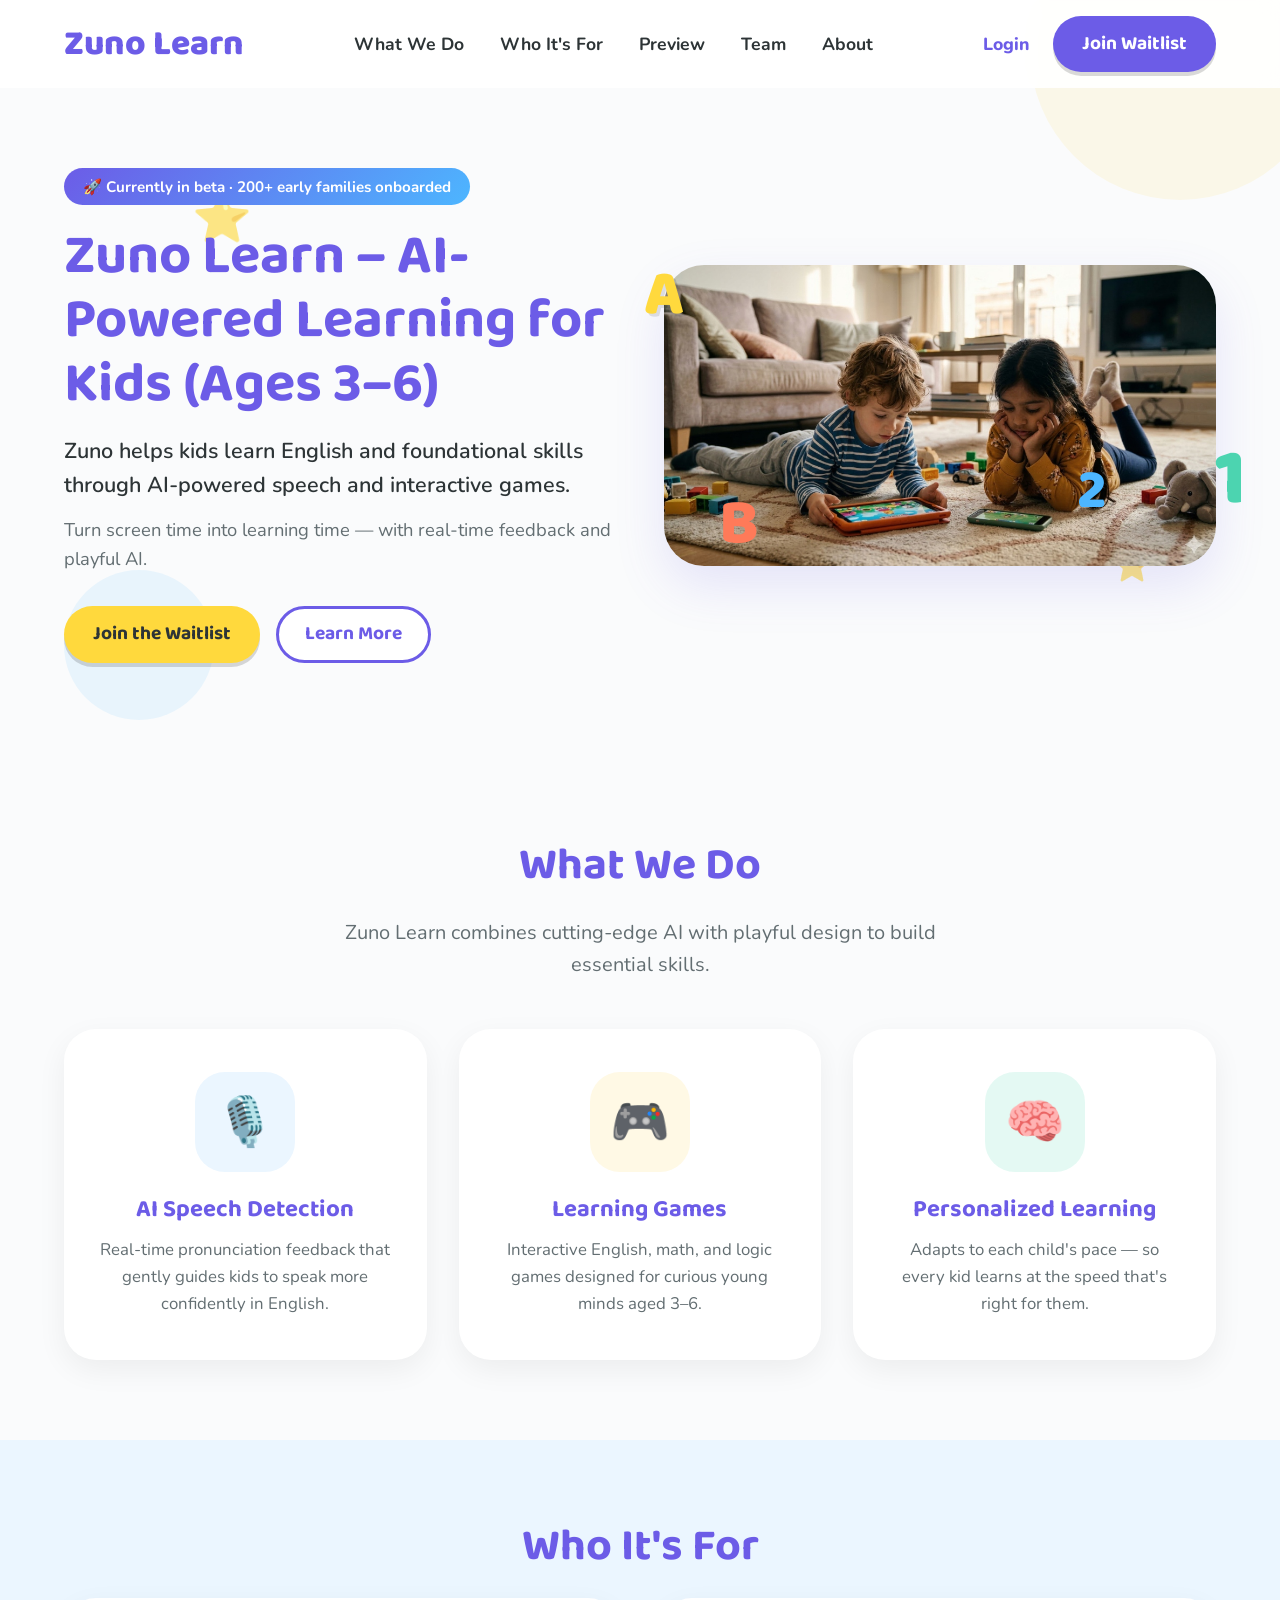
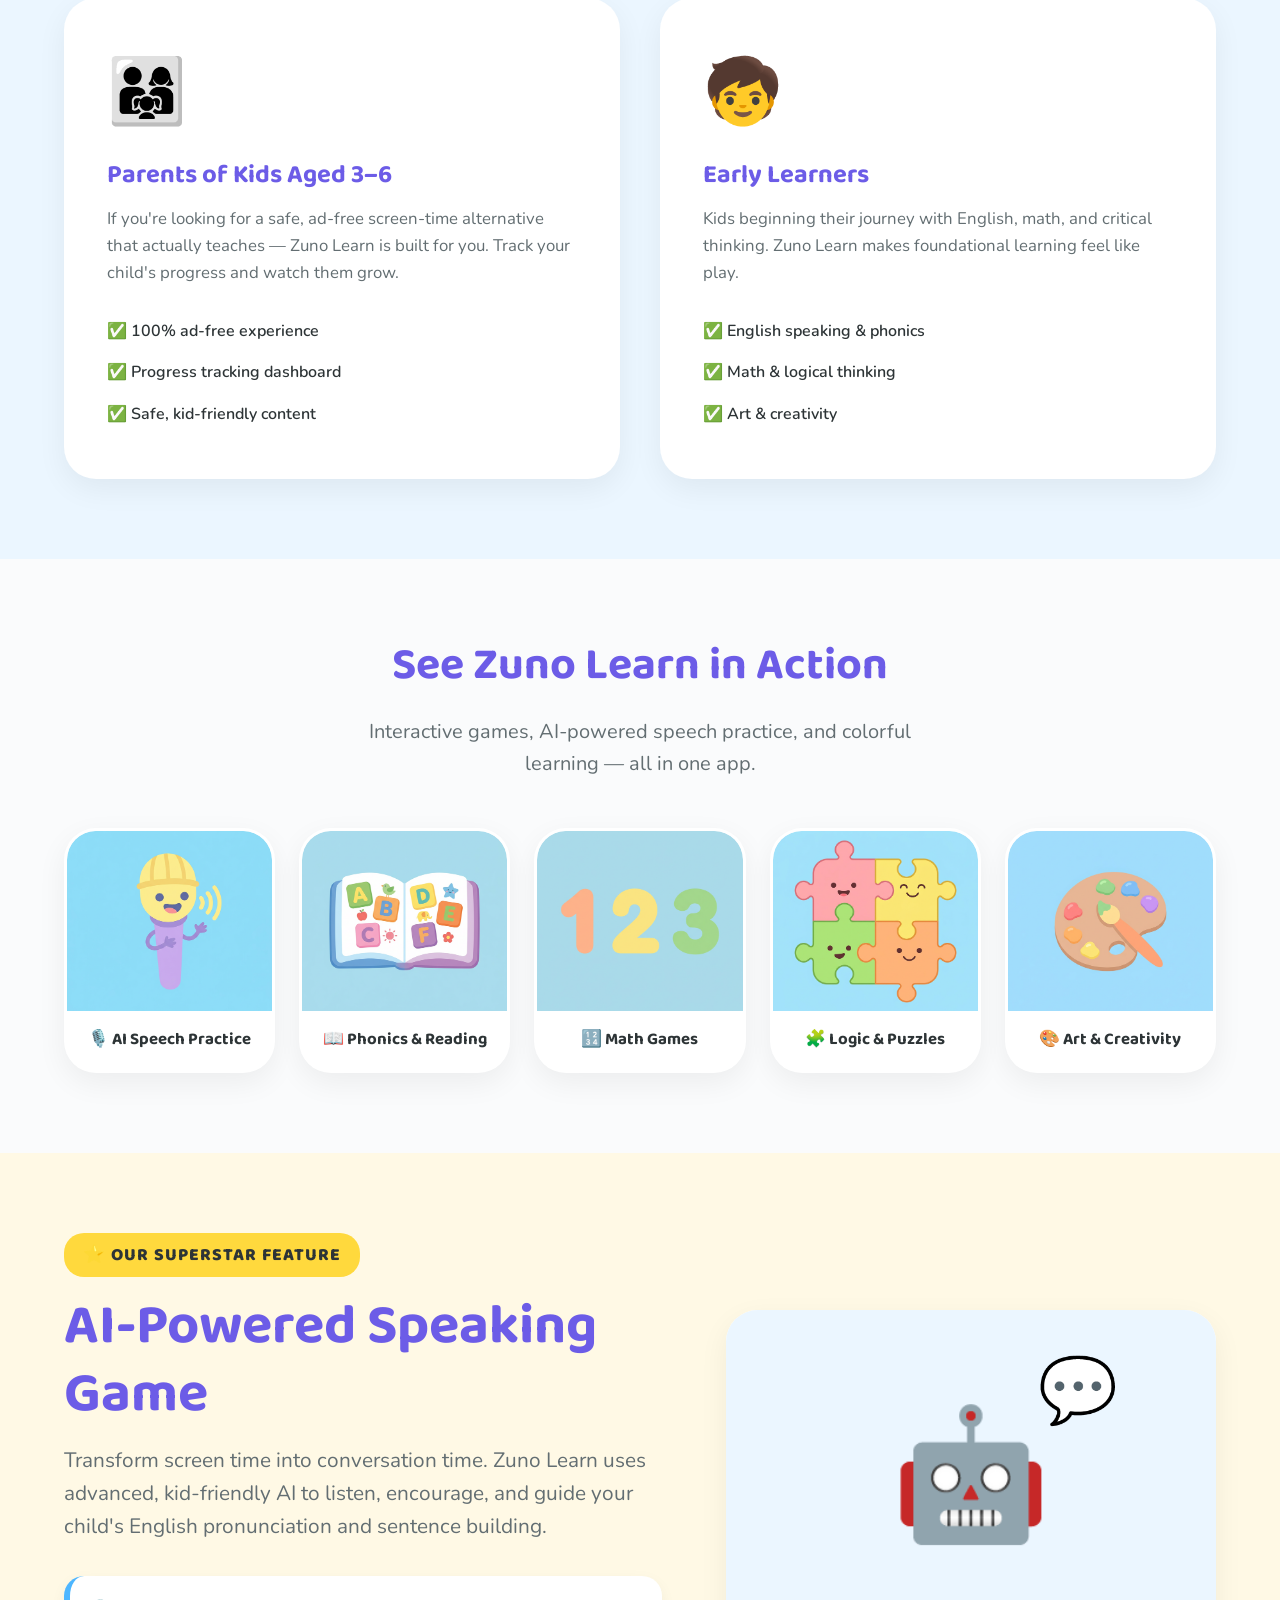
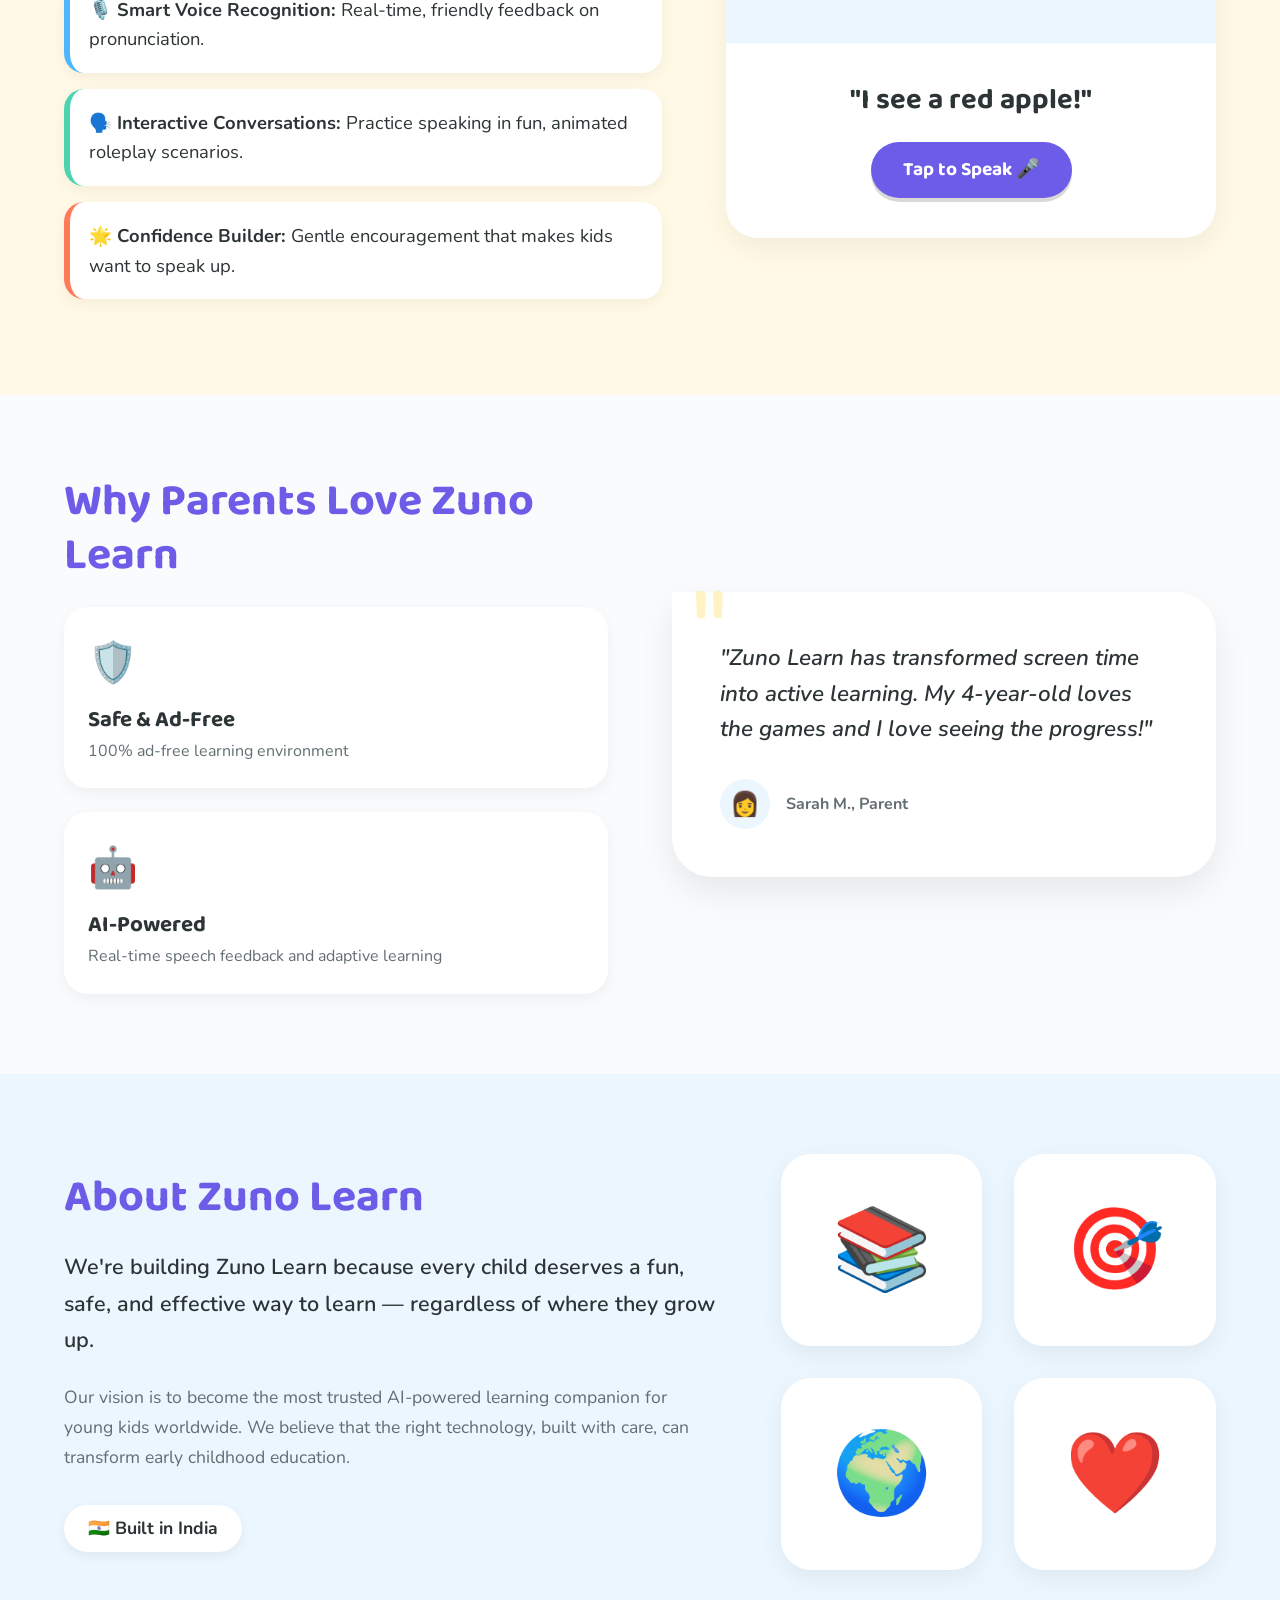
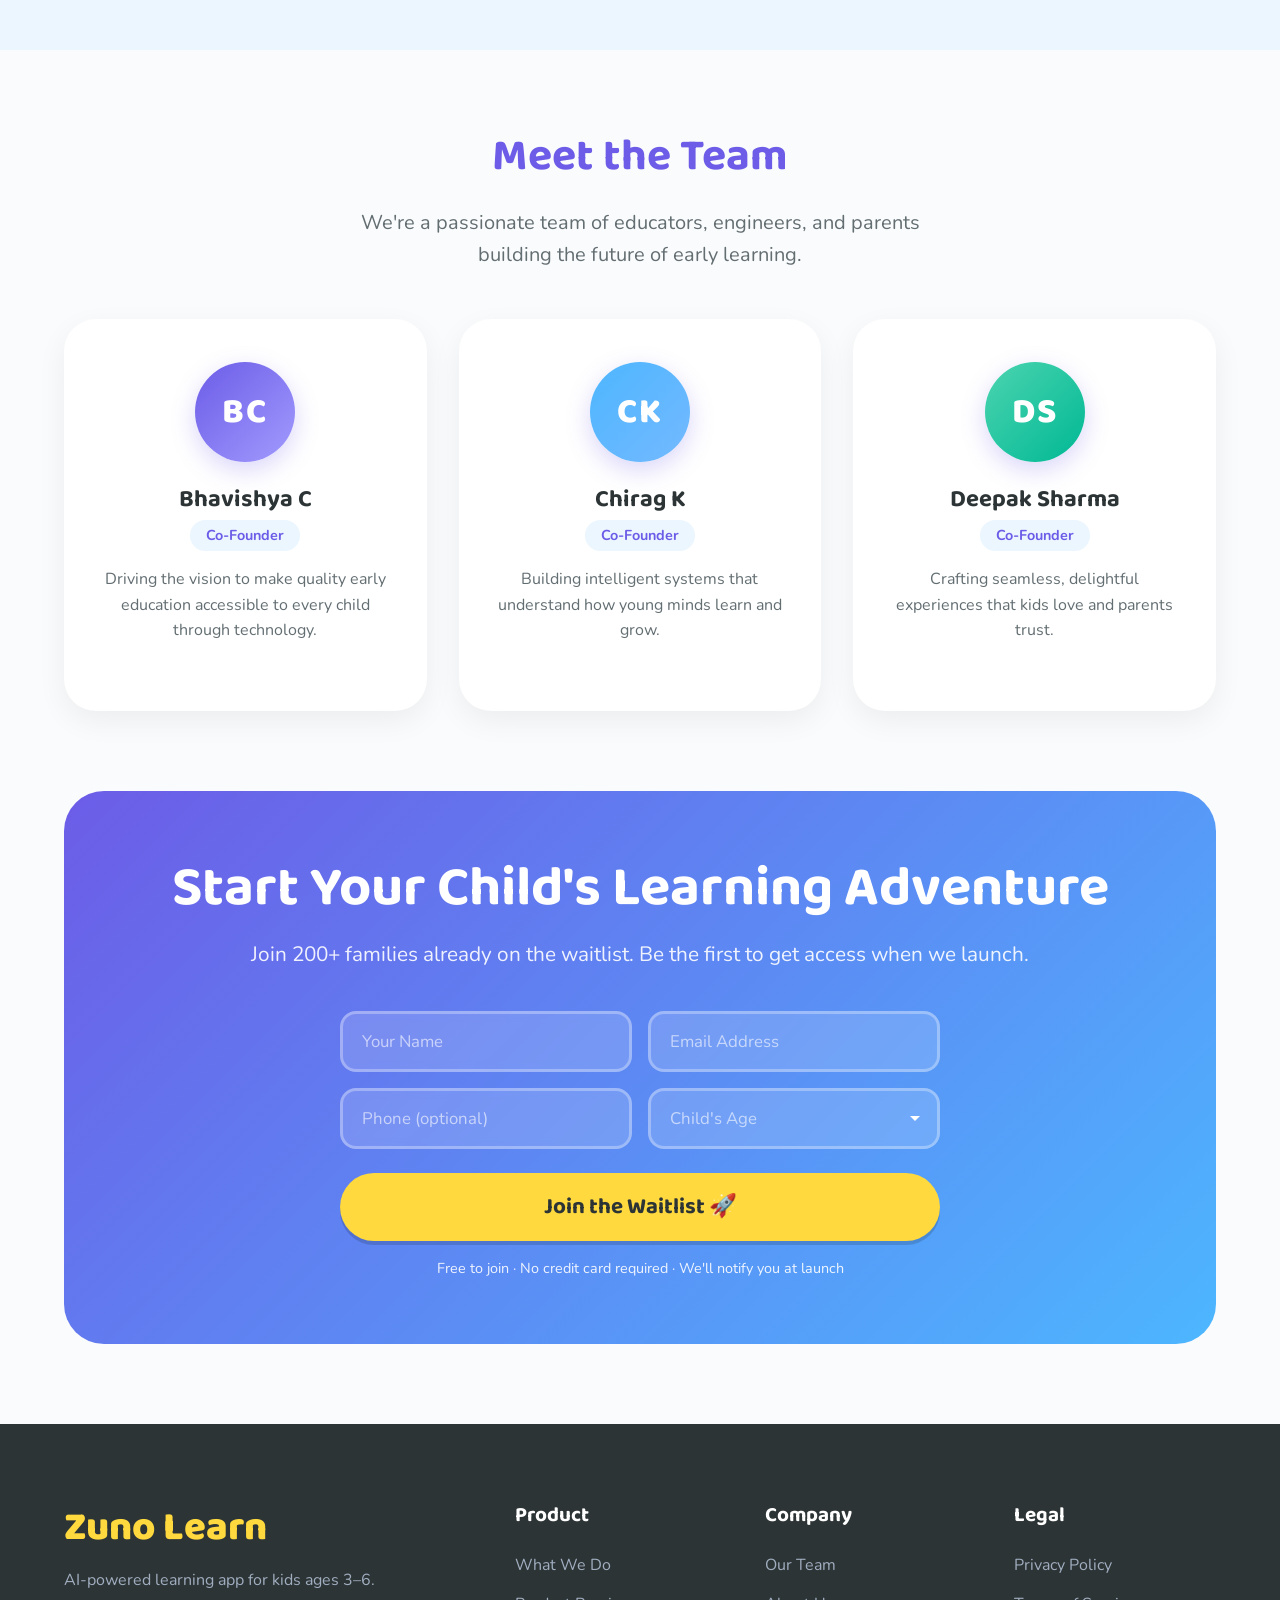
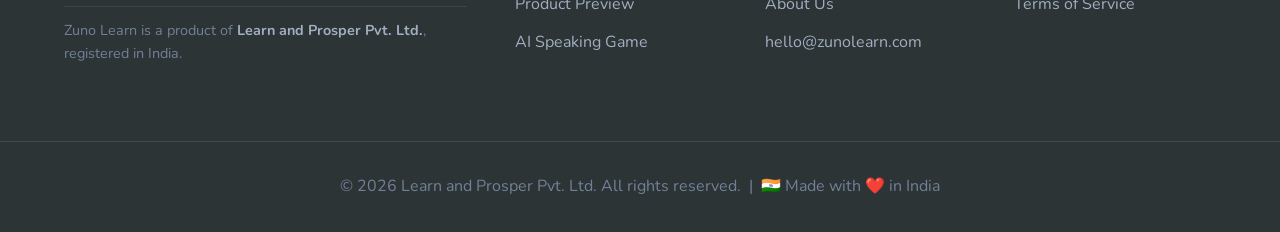
==== commit 359f9b28: "Update Zuno App to Zuno Learn" ====
--- a/index.html
+++ b/index.html
@@ -4,9 +4,9 @@
 <head>
   <meta charset="UTF-8" />
   <meta name="viewport" content="width=device-width, initial-scale=1.0" />
-  <title>Zuno App : AI Powered Learning for Kids</title>
+  <title>Zuno Learn : AI Powered Learning for Kids</title>
   <meta name="description"
-    content="Zuno App – AI-powered learning app for kids ages 3–6. Speech detection, interactive games, and personalized learning." />
+    content="Zuno Learn – AI-powered learning app for kids ages 3–6. Speech detection, interactive games, and personalized learning." />
   <link rel="preconnect" href="https://fonts.googleapis.com" />
   <link rel="preconnect" href="https://fonts.gstatic.com" crossorigin />
   <link
@@ -27,7 +27,7 @@
 
   <header class="navbar">
     <div class="container nav-content">
-      <a href="#" class="logo">Zuno App</a>
+      <a href="#" class="logo">Zuno Learn</a>
       <nav class="nav-links">
         <a href="#what-we-do">What We Do</a>
         <a href="#who-its-for">Who It's For</a>
@@ -48,7 +48,7 @@
       <div class="container hero-grid">
         <div class="hero-text">
           <span class="beta-badge">🚀 Currently in beta · 200+ early families onboarded</span>
-          <h1>Zuno App – AI-Powered Learning for Kids (Ages 3–6)</h1>
+          <h1>Zuno Learn – AI-Powered Learning for Kids (Ages 3–6)</h1>
           <p class="hero-what">Zuno helps kids learn English and foundational skills through AI-powered speech and
             interactive games.</p>
           <p class="hero-why">Turn screen time into learning time — with real-time feedback and playful AI.</p>
@@ -71,7 +71,7 @@
     <section id="what-we-do" class="section what-we-do">
       <div class="container">
         <h2 class="section-title">What We Do</h2>
-        <p class="section-subtitle">Zuno App combines cutting-edge AI with playful design to build essential skills.</p>
+        <p class="section-subtitle">Zuno Learn combines cutting-edge AI with playful design to build essential skills.</p>
         <div class="wwd-grid">
           <div class="card wwd-card">
             <div class="wwd-icon" style="background: var(--bg-blue);">🎙️</div>
@@ -100,7 +100,7 @@
           <div class="card wif-card">
             <div class="wif-emoji">👨‍👩‍👧</div>
             <h3>Parents of Kids Aged 3–6</h3>
-            <p>If you're looking for a safe, ad-free screen-time alternative that actually teaches — Zuno App is built
+            <p>If you're looking for a safe, ad-free screen-time alternative that actually teaches — Zuno Learn is built
               for you. Track your child's progress and watch them grow.</p>
             <ul class="wif-list">
               <li>✅ 100% ad-free experience</li>
@@ -111,7 +111,7 @@
           <div class="card wif-card">
             <div class="wif-emoji">🧒</div>
             <h3>Early Learners</h3>
-            <p>Kids beginning their journey with English, math, and critical thinking. Zuno App makes foundational
+            <p>Kids beginning their journey with English, math, and critical thinking. Zuno Learn makes foundational
               learning feel like play.</p>
             <ul class="wif-list">
               <li>✅ English speaking & phonics</li>
@@ -126,7 +126,7 @@
     <!-- 4. PRODUCT PREVIEW SECTION -->
     <section id="preview" class="section product-preview">
       <div class="container">
-        <h2 class="section-title">See Zuno App in Action</h2>
+        <h2 class="section-title">See Zuno Learn in Action</h2>
         <p class="section-subtitle">Interactive games, AI-powered speech practice, and colorful learning — all in one
           app.</p>
         <div class="preview-grid">
@@ -163,7 +163,7 @@
             <h2 style="text-align: left; margin: 1rem 0; font-size: 3.5rem; color: var(--purple);">AI-Powered Speaking
               Game</h2>
             <p style="font-size: 1.3rem; margin-bottom: 2rem; color: var(--light-text);">
-              Transform screen time into conversation time. Zuno App uses advanced, kid-friendly AI to listen,
+              Transform screen time into conversation time. Zuno Learn uses advanced, kid-friendly AI to listen,
               encourage, and guide your child's English pronunciation and sentence building.
             </p>
             <ul class="feature-list">
@@ -199,7 +199,7 @@
       <div class="container">
         <div class="trust-grid">
           <div class="trust-info">
-            <h2 class="section-title" style="text-align:left;">Why Parents Love Zuno App</h2>
+            <h2 class="section-title" style="text-align:left;">Why Parents Love Zuno Learn</h2>
             <div class="trust-badges">
               <div class="badge">
                 <span class="icon">🛡️</span>
@@ -215,7 +215,7 @@
           </div>
           <div class="trust-testimonial">
             <div class="card testimonial-card">
-              <p>"Zuno App has transformed screen time into active learning. My 4-year-old loves the games and I love
+              <p>"Zuno Learn has transformed screen time into active learning. My 4-year-old loves the games and I love
                 seeing the progress!"</p>
               <div class="parent-name">
                 <div class="avatar">👩</div>
@@ -231,8 +231,8 @@
     <section id="about" class="section about-section bg-light-blue">
       <div class="container about-content">
         <div class="about-text">
-          <h2 class="section-title" style="text-align: left;">About Zuno App</h2>
-          <p class="about-lead">We're building Zuno App because every child deserves a fun, safe, and effective way to
+          <h2 class="section-title" style="text-align: left;">About Zuno Learn</h2>
+          <p class="about-lead">We're building Zuno Learn because every child deserves a fun, safe, and effective way to
             learn — regardless of where they grow up.</p>
           <p class="about-vision">Our vision is to become the most trusted AI-powered learning companion for young kids
             worldwide. We believe that the right technology, built with care, can transform early childhood education.
@@ -312,9 +312,9 @@
   <footer class="footer">
     <div class="container footer-grid">
       <div class="footer-brand">
-        <a href="#" class="logo">Zuno App</a>
+        <a href="#" class="logo">Zuno Learn</a>
         <p>AI-powered learning app for kids ages 3–6.</p>
-        <p class="footer-company">Zuno App is a product of <strong>Learn and Prosper Pvt. Ltd.</strong>, registered in
+        <p class="footer-company">Zuno Learn is a product of <strong>Learn and Prosper Pvt. Ltd.</strong>, registered in
           India.</p>
       </div>
       <div>
@@ -327,7 +327,7 @@
         <h4>Company</h4>
         <a href="#team">Our Team</a>
         <a href="#about">About Us</a>
-        <a href="mailto:hello@zunoapp.com">hello@zunoapp.com</a>
+        <a href="mailto:hello@zunolearn.com">hello@zunolearn.com</a>
       </div>
       <div>
         <h4>Legal</h4>
@@ -349,7 +349,7 @@
       <form onsubmit="event.preventDefault(); alert('Login Request Sent!'); closeLoginModal();">
         <div class="form-group">
           <label for="email">Email Address</label>
-          <input type="email" id="email" required placeholder="parents@zunoapp.com" />
+          <input type="email" id="email" required placeholder="parents@zunolearn.com" />
         </div>
         <div class="form-group">
           <label for="password">Password</label>
@@ -381,7 +381,7 @@
       const data = new FormData(form);
       const name = data.get('parentName');
       // In production, send this to your backend
-      form.innerHTML = '<div class="waitlist-success"><span style="font-size:3rem;">🎉</span><h3>You\'re on the list, ' + name + '!</h3><p>We\'ll notify you as soon as Zuno App launches. Thank you for believing in us!</p></div>';
+      form.innerHTML = '<div class="waitlist-success"><span style="font-size:3rem;">🎉</span><h3>You\'re on the list, ' + name + '!</h3><p>We\'ll notify you as soon as Zuno Learn launches. Thank you for believing in us!</p></div>';
     }
 
     // Smooth scroll for anchor links
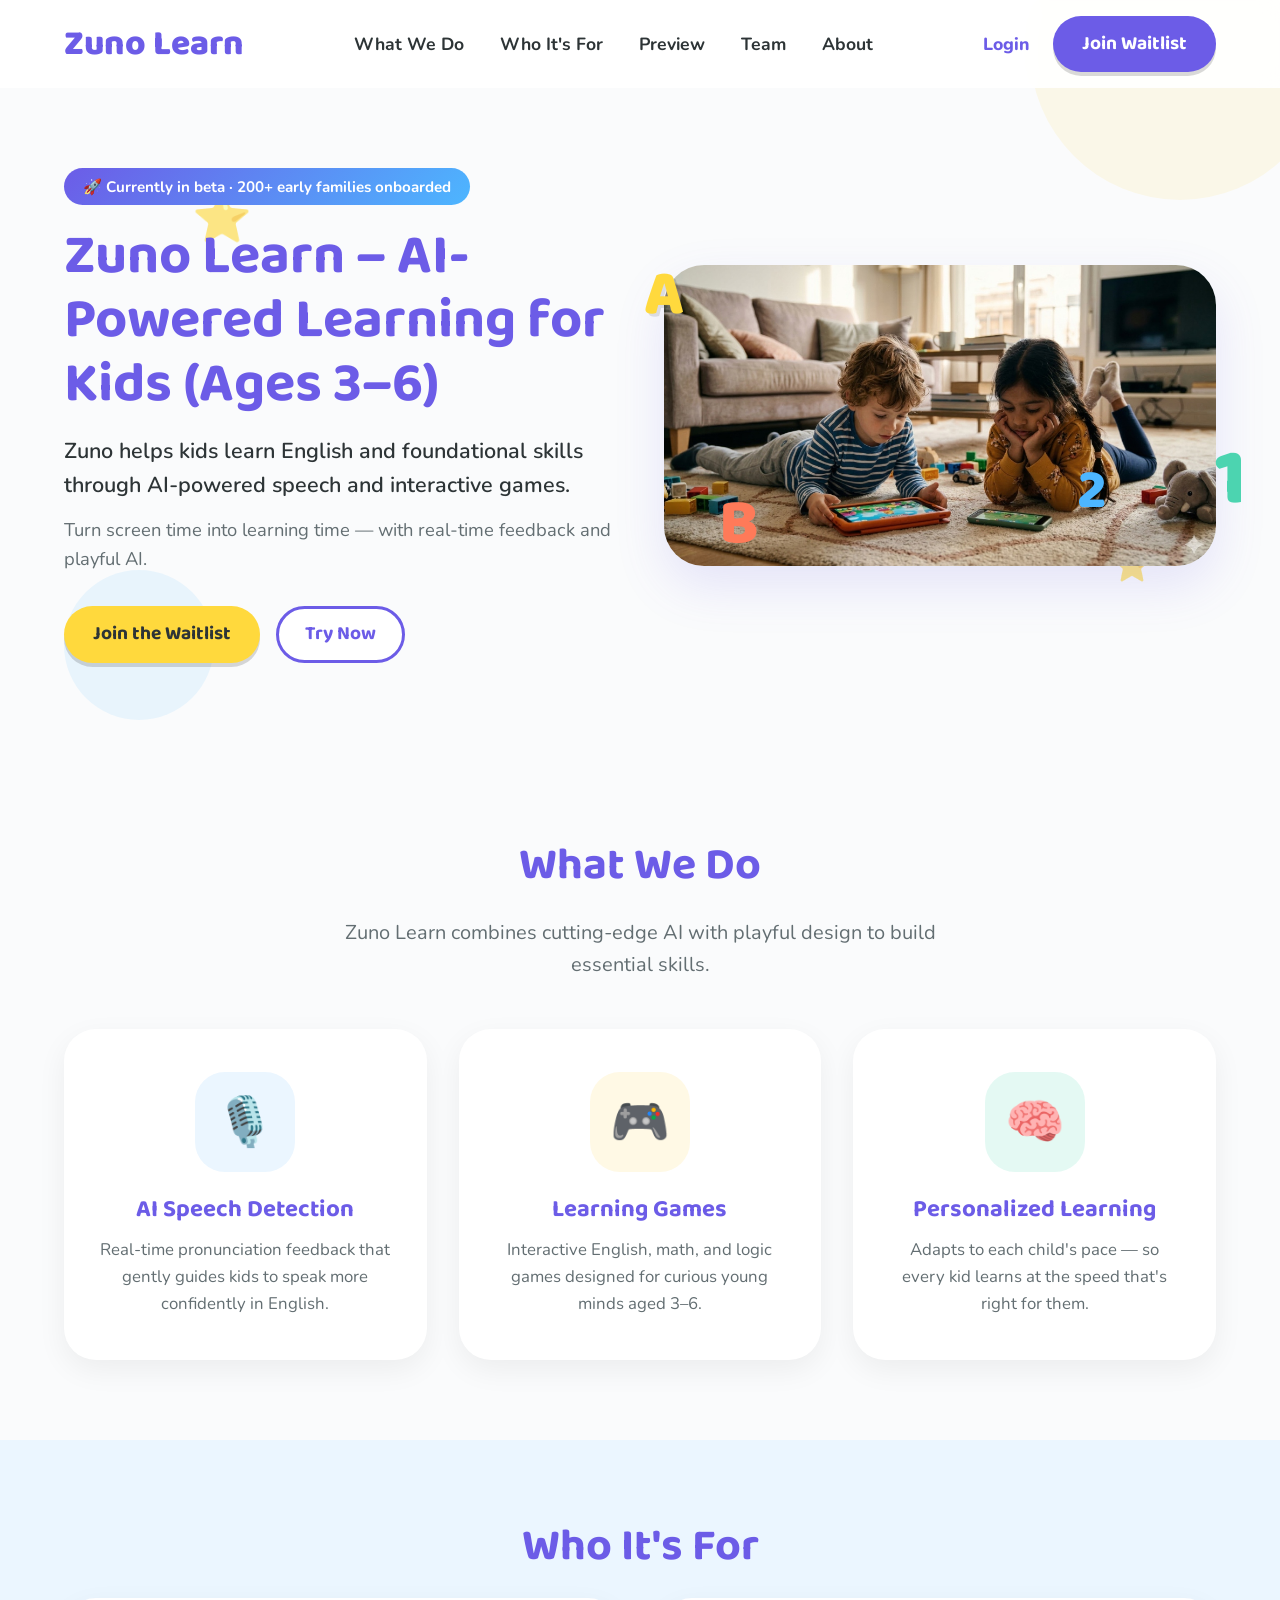
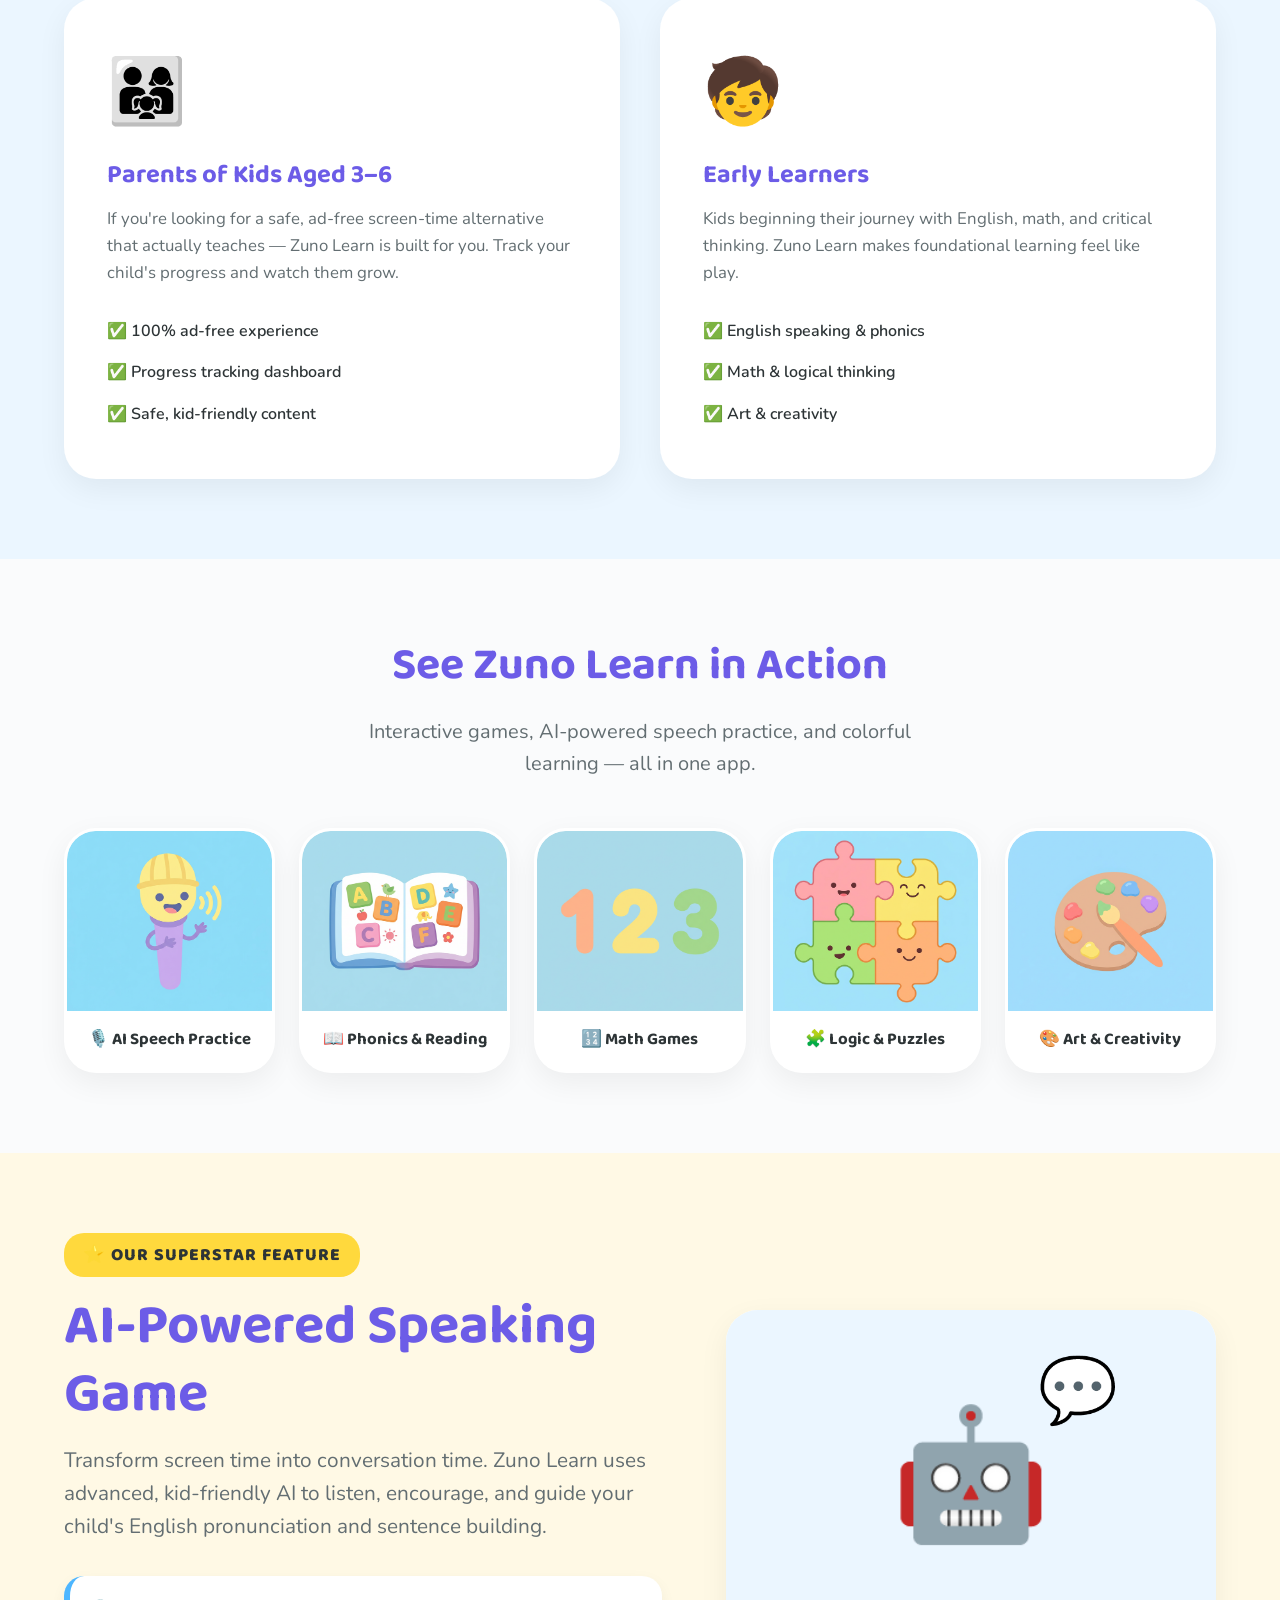
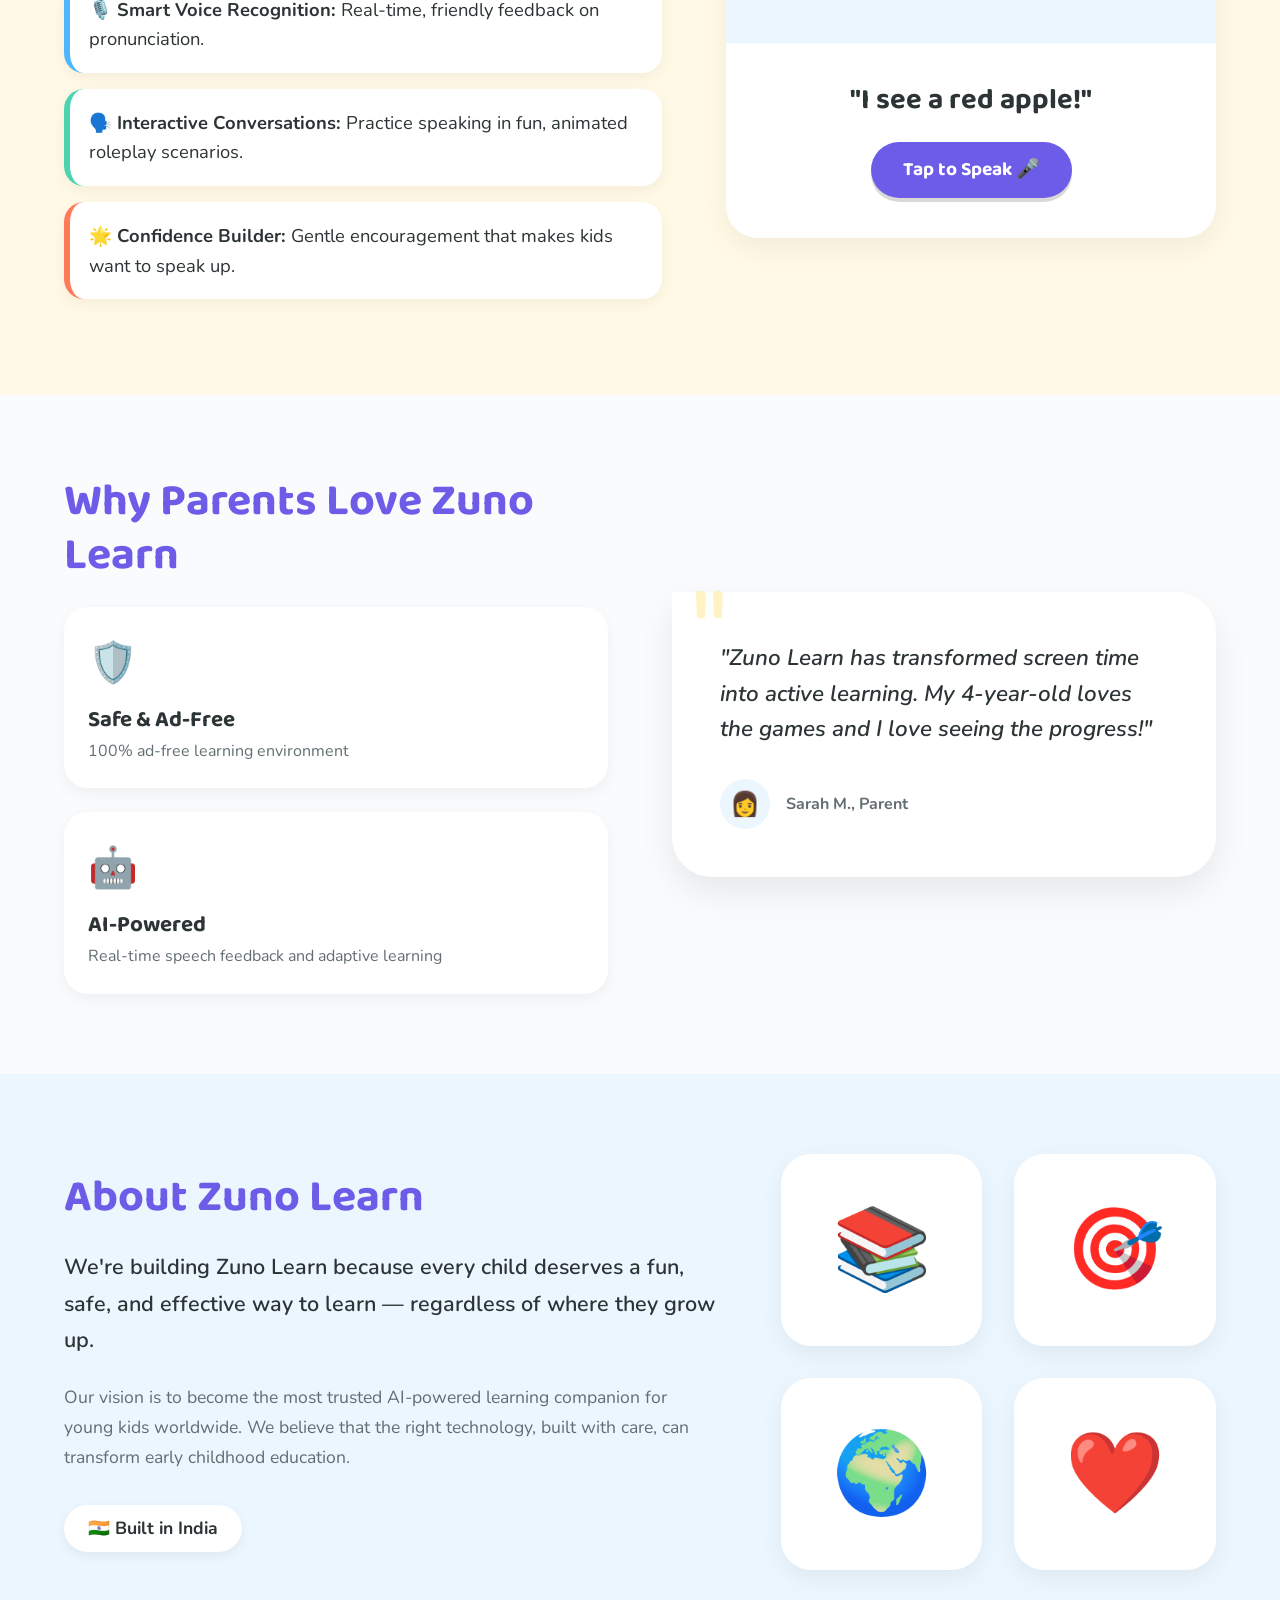
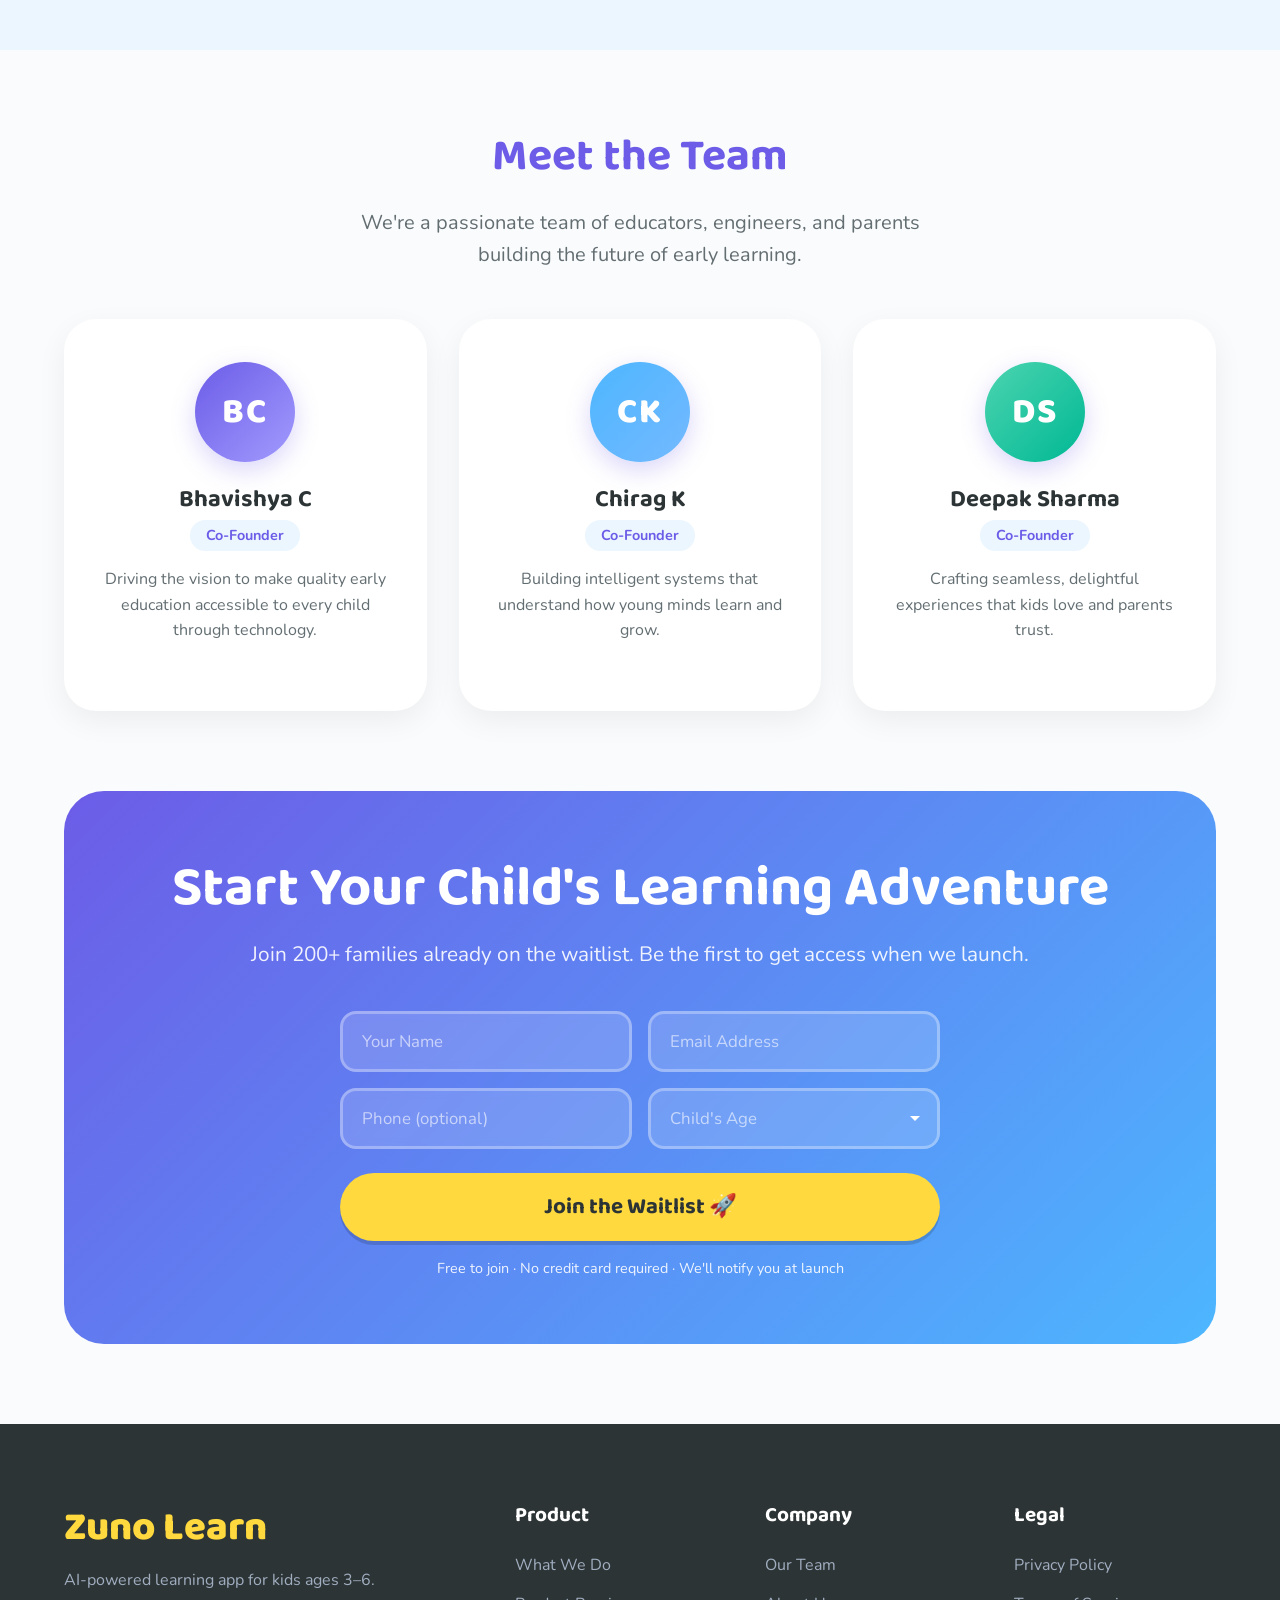
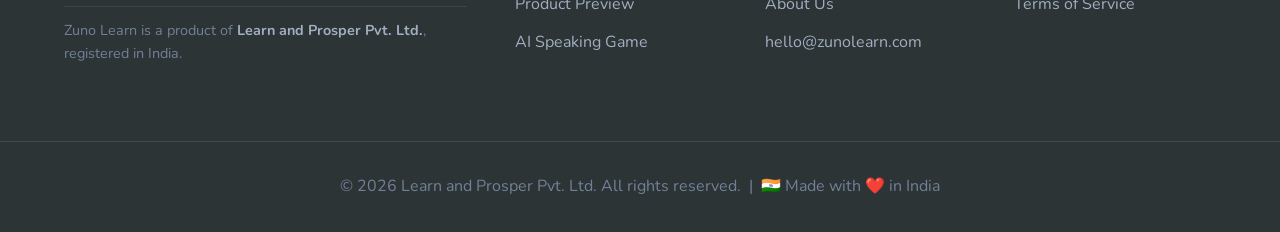
==== commit ff687f19: "Update 'Try Now' link to open web app" ====
--- a/index.html
+++ b/index.html
@@ -54,7 +54,7 @@
           <p class="hero-why">Turn screen time into learning time — with real-time feedback and playful AI.</p>
           <div class="hero-buttons">
             <a href="#waitlist" class="btn btn-yellow">Join the Waitlist</a>
-            <a href="#what-we-do" class="btn btn-outline">Learn More</a>
+            <a href="https://zunolearn-93703.web.app/" class="btn btn-outline" target="_blank" rel="noopener noreferrer">Try Now</a>
           </div>
         </div>
         <div class="hero-image-container">
@@ -71,7 +71,8 @@
     <section id="what-we-do" class="section what-we-do">
       <div class="container">
         <h2 class="section-title">What We Do</h2>
-        <p class="section-subtitle">Zuno Learn combines cutting-edge AI with playful design to build essential skills.</p>
+        <p class="section-subtitle">Zuno Learn combines cutting-edge AI with playful design to build essential skills.
+        </p>
         <div class="wwd-grid">
           <div class="card wwd-card">
             <div class="wwd-icon" style="background: var(--bg-blue);">🎙️</div>
